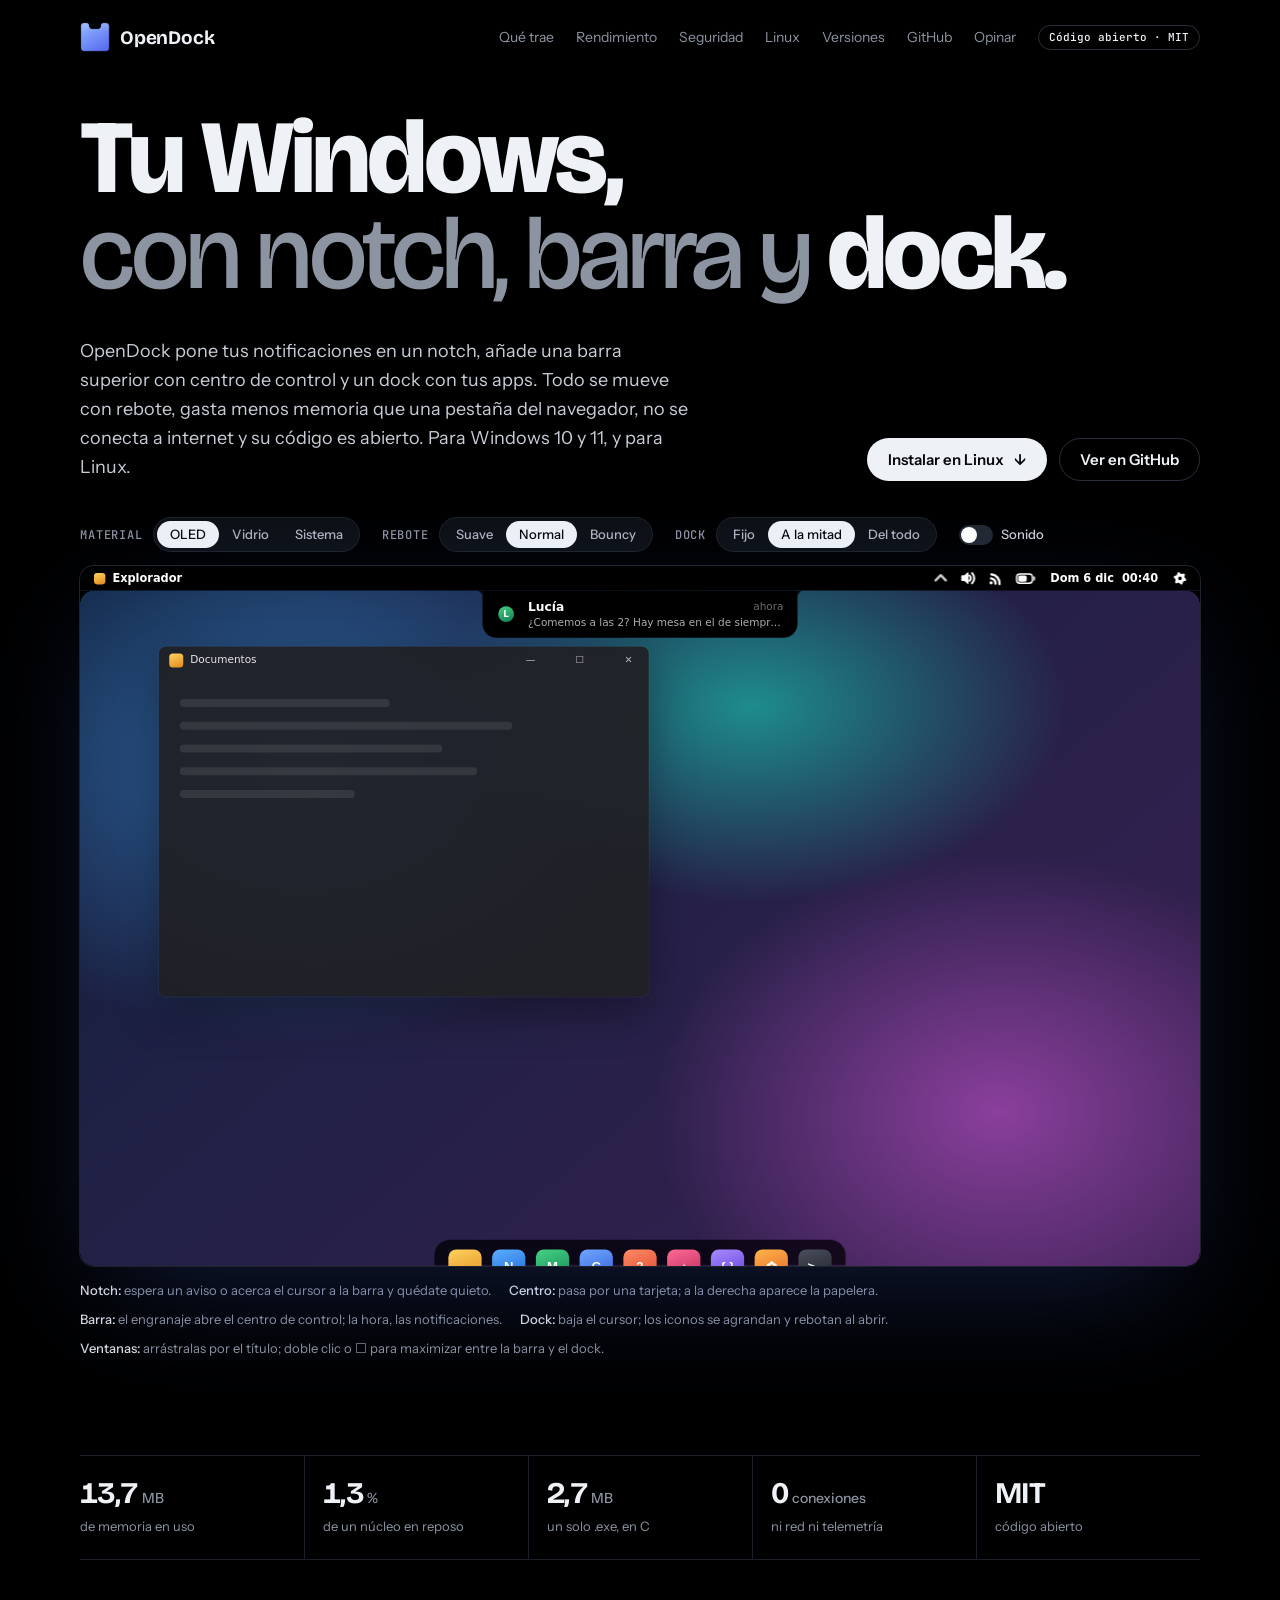
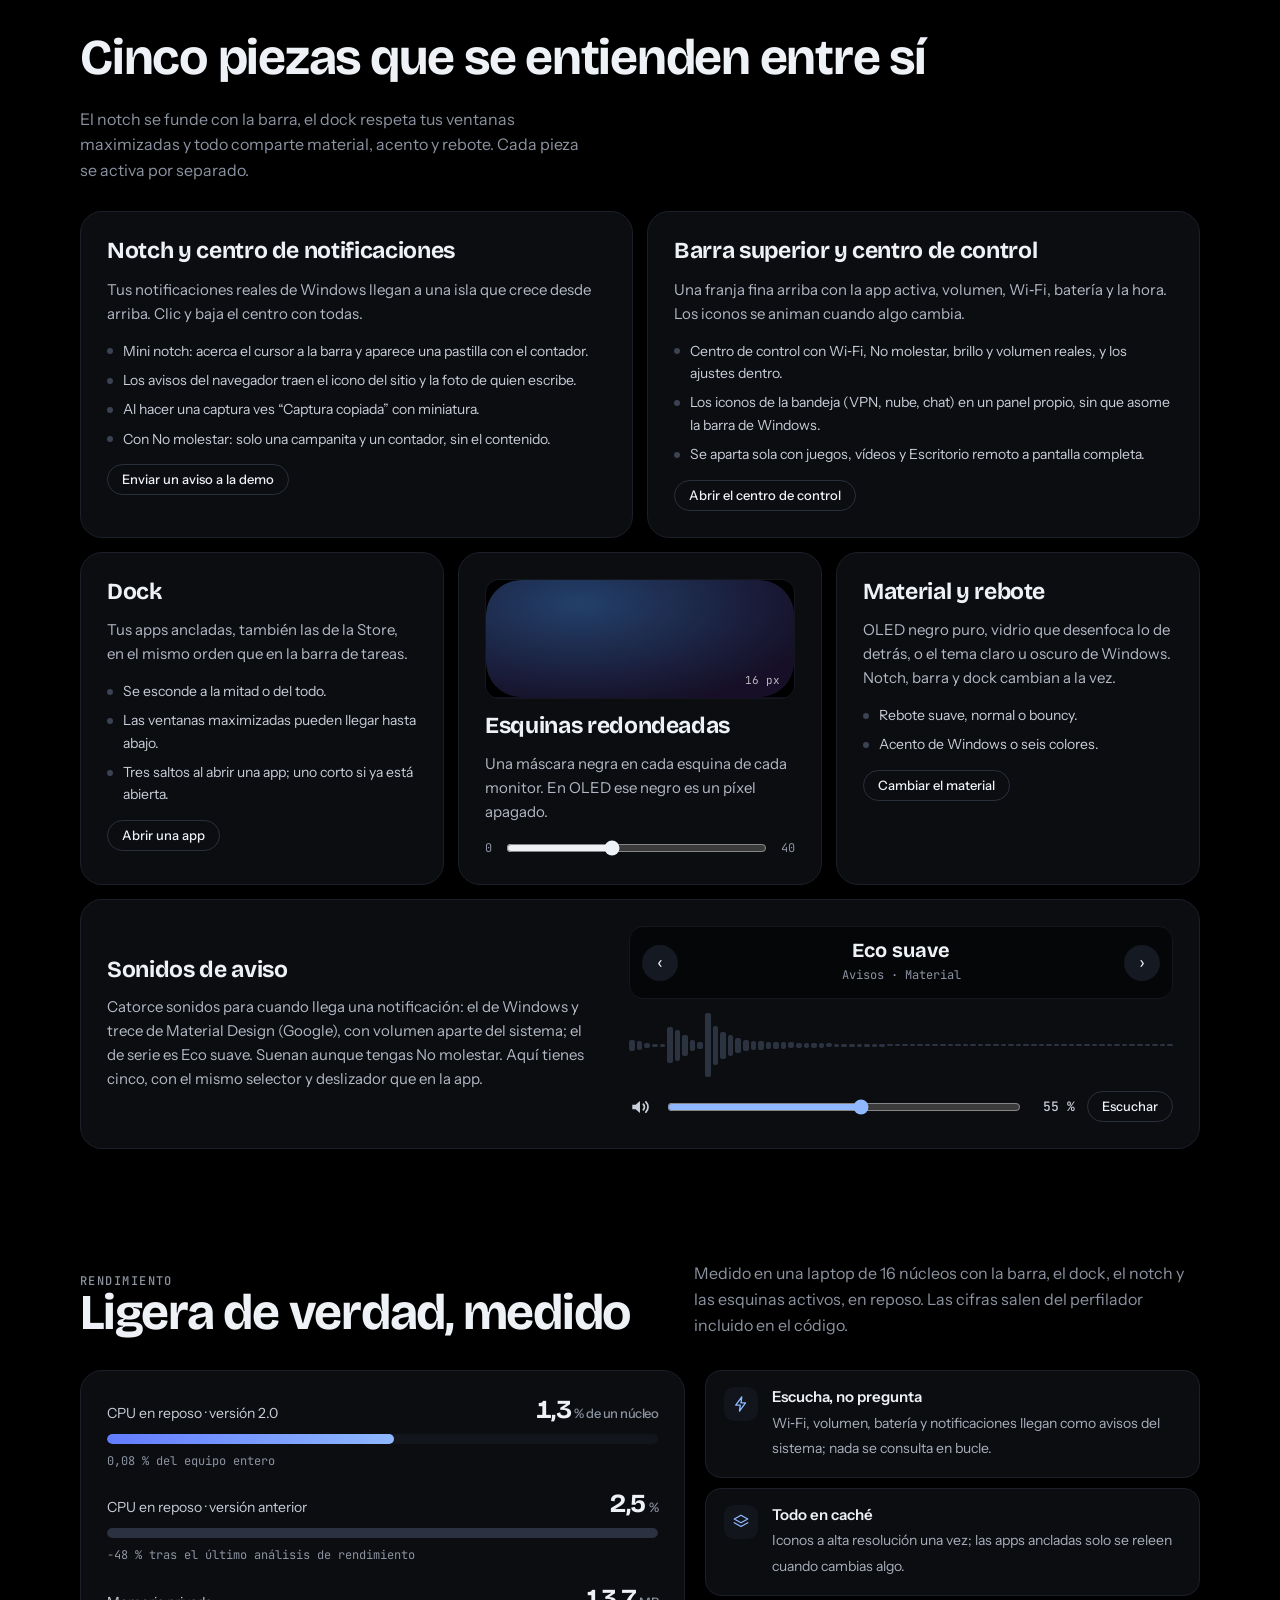
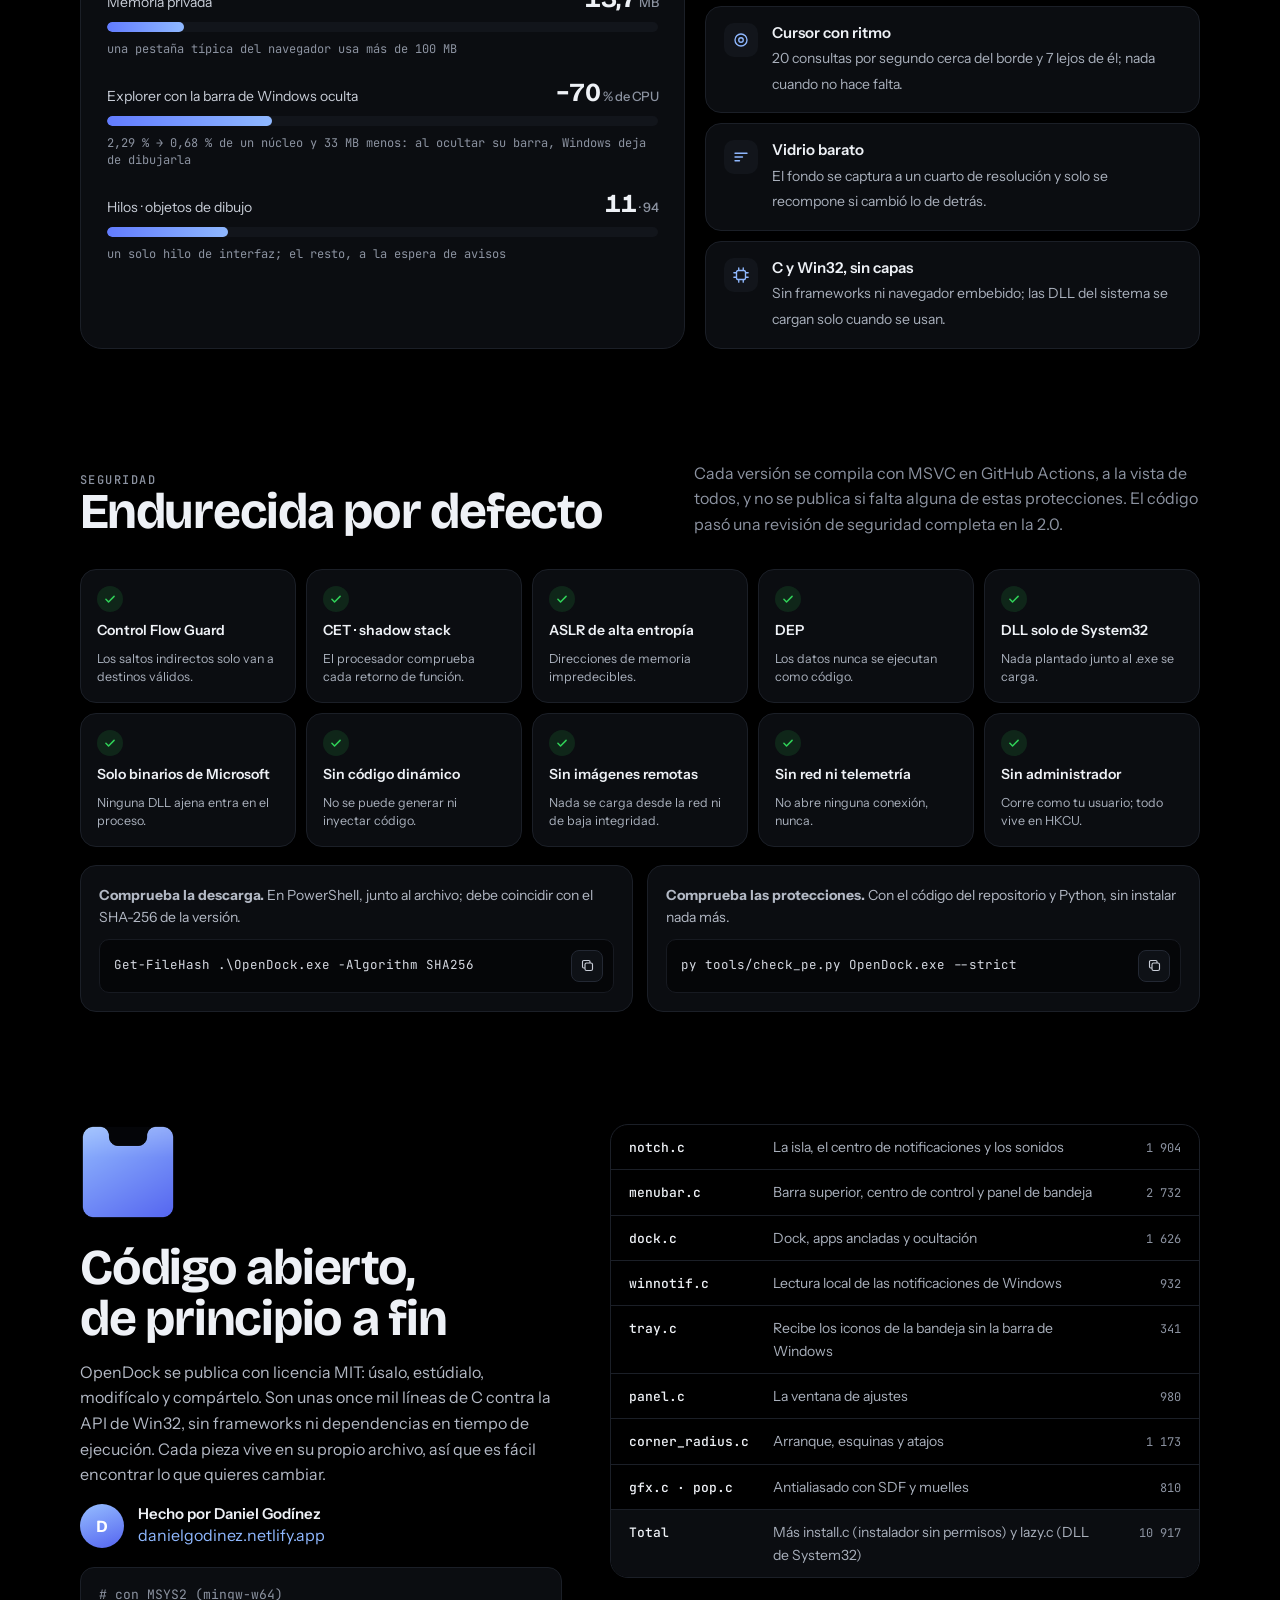
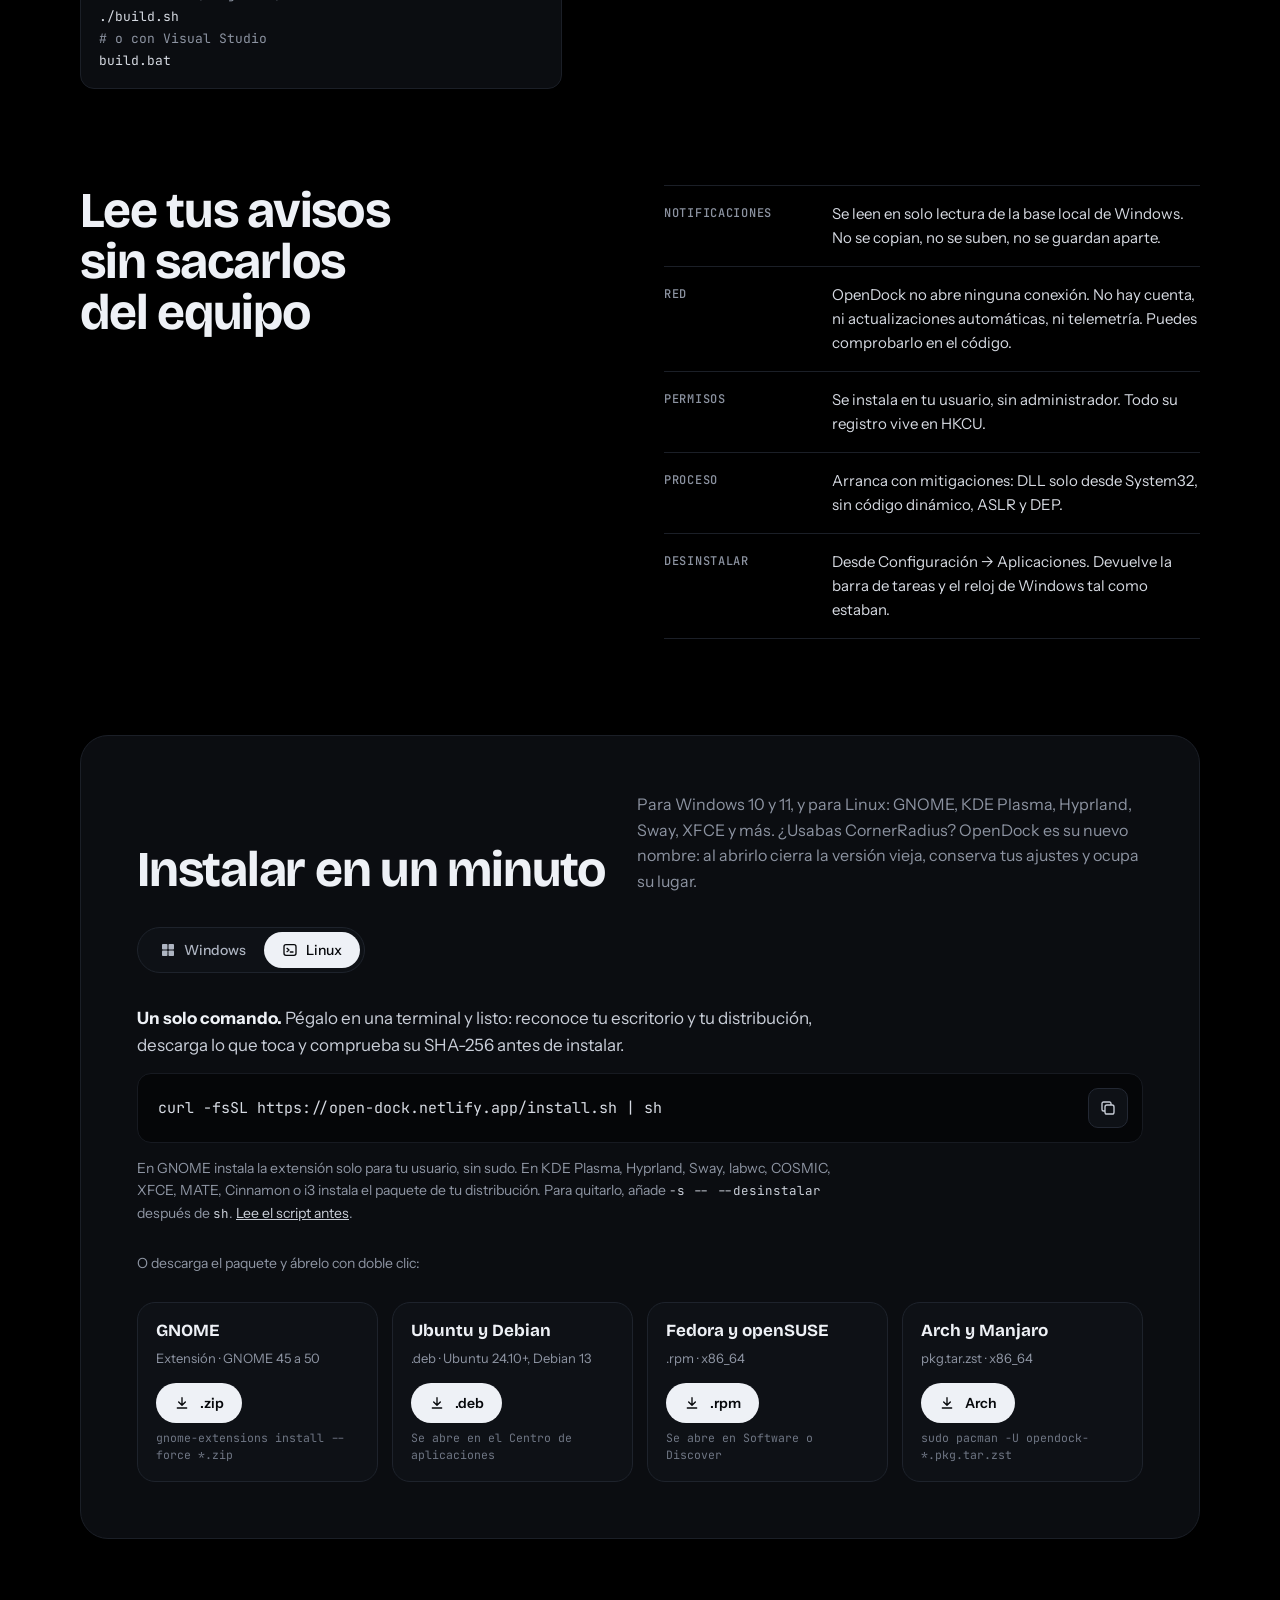
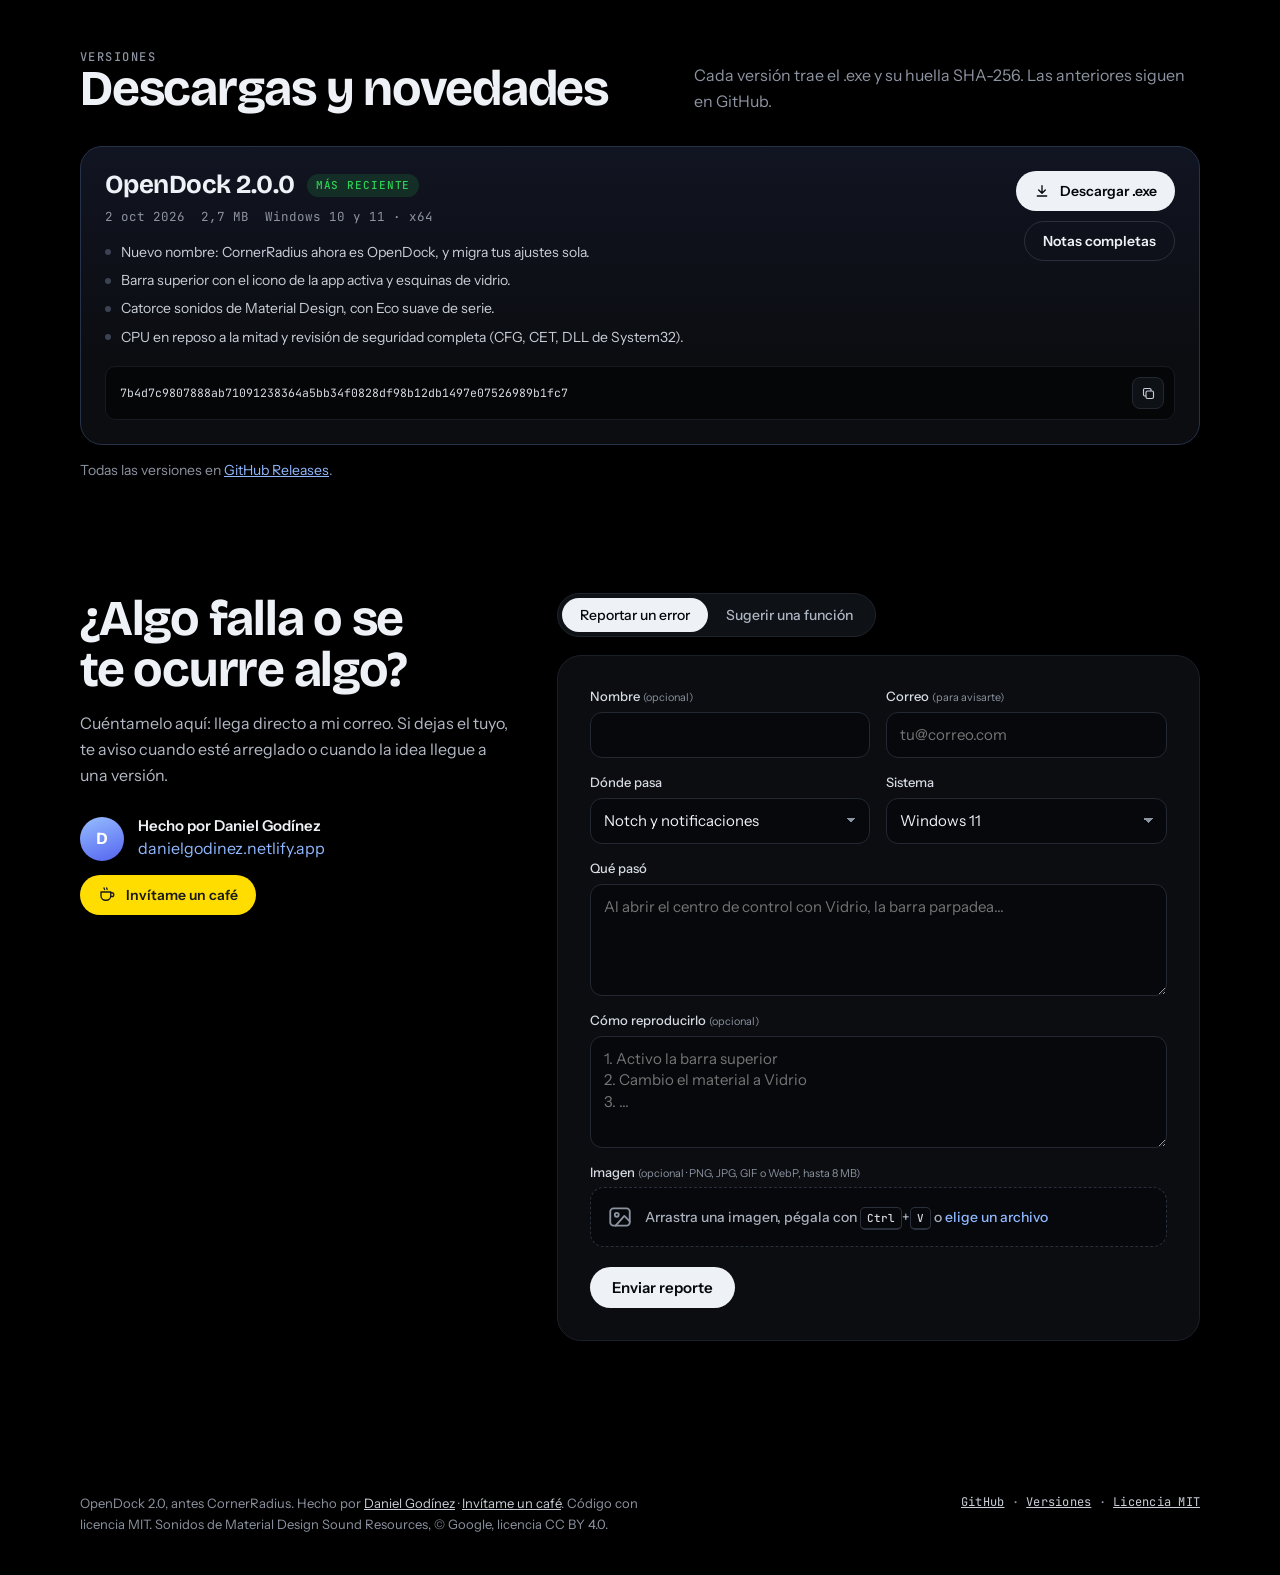
==== docs/index.html @ 452bdc94 "Versión 2.2.0 Co-Authored-By: Claude Opus 5.5 <noreply@anthropic.com>" ====
<!doctype html>
<html lang="es">
<head>
<meta charset="utf-8">
<meta name="viewport" content="width=device-width, initial-scale=1, viewport-fit=cover">
<title>OpenDock — notch, barra superior y dock para Windows y Linux</title>
<meta name="description" content="OpenDock pone tus notificaciones en un notch y añade una barra superior con centro de control y un dock a Windows 10 y 11 y a Linux. Código abierto, sin red, menos de 15 MB de memoria.">
<meta name="theme-color" content="#000000">
<link rel="canonical" href="https://open-dock.netlify.app/">
<link rel="icon" type="image/png" href="assets/favicon.png">
<link rel="apple-touch-icon" href="assets/apple-touch-icon.png">
<meta property="og:type" content="website">
<meta property="og:title" content="OpenDock">
<meta property="og:description" content="OpenDock pone tus notificaciones en un notch y añade una barra superior con centro de control y un dock a Windows 10 y 11 y a Linux. Código abierto, sin red, menos de 15 MB de memoria.">
<meta property="og:url" content="https://open-dock.netlify.app/">
<meta property="og:image" content="https://open-dock.netlify.app/assets/og.png">
<meta name="twitter:card" content="summary_large_image">
<link rel="preconnect" href="https://fonts.googleapis.com">
<link rel="preconnect" href="https://fonts.gstatic.com" crossorigin>
<link rel="stylesheet" href="https://fonts.googleapis.com/css2?family=Bricolage+Grotesque:opsz,wght@12..96,500;12..96,700;12..96,800&family=Instrument+Sans:wght@400;500;600&family=JetBrains+Mono:wght@400;500&display=swap">
<script>document.documentElement.classList.add('js')</script>
<link rel="stylesheet" href="assets/site.css?v=e0fd53e8f5">
</head>
<body>
<div class="wrap">
  <header class="top">
    <a class="brand" href="#"><img src="assets/logo.png" alt="">OpenDock</a>
    <nav class="links" aria-label="Secciones">
      <a href="#piezas">Qué trae</a>
      <a href="#rendimiento">Rendimiento</a>
      <a href="#seguridad">Seguridad</a>
      <a href="#linux">Linux</a>
      <a href="#versiones">Versiones</a>
      <a href="https://github.com/JosueGM24/OpenDock">GitHub</a>
      <a href="#opinion">Opinar</a>
      <span class="tag">Código abierto · MIT</span>
    </nav>
  </header>

  <section class="hero">
    <h1><span class="ln">Tu Windows,</span><br><span class="ln soft">con notch, barra y</span> <span class="ln">dock.</span></h1>
    <div class="hero-copy">
      <p class="lede">OpenDock pone tus notificaciones en un notch, añade una barra superior con centro de control y un dock con tus apps. Todo se mueve con rebote, gasta menos memoria que una pestaña del navegador, no se conecta a internet y su código es abierto. Para Windows 10 y 11, y para Linux.</p>
      <div class="cta-row">
        <a class="btn btn-primary" href="#instalar">Instalar OpenDock <span class="arr">↓</span></a>
        <a class="btn btn-ghost" href="https://github.com/JosueGM24/OpenDock">Ver en GitHub</a>
      </div>
      <p class="also" id="alsoLinux"><svg viewBox="0 0 24 24" fill="none" stroke="currentColor" stroke-width="2" stroke-linecap="round" stroke-linejoin="round" aria-hidden="true"><rect x="3" y="4" width="18" height="16" rx="3"/><path d="M7.5 9.5l3 2.5-3 2.5M12.5 15h4"/></svg>¿Usas Linux? <a href="#linux">Instálalo con un solo comando <span aria-hidden="true">→</span></a></p>
    </div>

    <div>
      <div class="controls" role="group" aria-label="Ajustes de la demo">
        <div class="ctl"><span>Material</span><div class="seg" data-bind="mat"><button data-v="oled" aria-pressed="true">OLED</button><button data-v="glass" aria-pressed="false">Vidrio</button><button data-v="system" aria-pressed="false">Sistema</button></div></div>
        <div class="ctl"><span>Rebote</span><div class="seg" data-bind="bounce"><button data-v="soft" aria-pressed="false">Suave</button><button data-v="normal" aria-pressed="true">Normal</button><button data-v="bouncy" aria-pressed="false">Bouncy</button></div></div>
        <div class="ctl"><span>Dock</span><div class="seg" data-bind="hide"><button data-v="no" aria-pressed="false">Fijo</button><button data-v="half" aria-pressed="true">A la mitad</button><button data-v="full" aria-pressed="false">Del todo</button></div></div>
        <button class="switch" id="sndSwitch" aria-pressed="false"><i></i>Sonido</button>
      </div>

      <div class="screen-box" id="screenBox">
        <div class="desk" id="desk" data-mat="oled" style="--rr: 16px" role="img" aria-label="Demo interactiva de OpenDock: barra superior, notch, centro de control y dock sobre un escritorio de Windows">
          <div class="dwin w-files" id="wFiles"><div class="tb"><i style="background:linear-gradient(160deg,#FFD25E,#E08A1E)"></i>Documentos<span class="ctl"><b data-a="min">—</b><b data-a="max">☐</b><b data-a="close">✕</b></span></div>
            <i class="ln" style="top:60px;width:240px"></i><i class="ln" style="top:86px;width:380px"></i><i class="ln" style="top:112px;width:300px"></i><i class="ln" style="top:138px;width:340px"></i><i class="ln" style="top:164px;width:200px"></i></div>
          <div class="dwin w-app gone" id="wApp"><div class="tb"><i id="wAppIco"></i><span id="wAppT">Mensajes</span><span class="ctl"><b data-a="min">—</b><b data-a="max">☐</b><b data-a="close">✕</b></span></div>
            <i class="ln" style="top:60px;width:200px"></i><i class="ln" style="top:86px;width:420px"></i><i class="ln" style="top:112px;width:330px"></i><i class="ln" style="top:138px;width:460px"></i></div>

          <div class="ddock" id="ddock"></div>
          <div class="dzone" id="dzone"></div>

          <div class="dbar" id="dbar">
            <div class="left"><i class="ico" id="barIco"></i><b id="barApp">Explorador</b></div>
            <div class="right" id="barRight"></div>
          </div>
          <i class="dcorner k-tl"></i><i class="dcorner k-tr"></i><i class="dcorner k-bl"></i><i class="dcorner k-br"></i>

          <div class="pop" id="nNotch"><i class="ear l"></i><i class="ear r"></i><div class="body"><div class="content" id="nContent"></div></div></div>
          <div class="pop" id="nCC" style="--r: 24px; --ear: 8px"><i class="ear l"></i><i class="ear r"></i><div class="body"><div class="content" id="ccContent"></div></div></div>
          <div class="dimmer" id="dimmer"></div>
        </div>
      </div>
      <ul class="tips">
        <li><b>Notch:</b> espera un aviso o acerca el cursor a la barra y quédate quieto.</li>
        <li><b>Centro:</b> pasa por una tarjeta; a la derecha aparece la papelera.</li>
        <li><b>Barra:</b> el engranaje abre el centro de control; la hora, las notificaciones.</li>
        <li><b>Dock:</b> baja el cursor; los iconos se agrandan y rebotan al abrir.</li>
        <li><b>Ventanas:</b> arrástralas por el título; doble clic o ☐ para maximizar entre la barra y el dock.</li>
      </ul>
    </div>
  </section>

  <section class="specs" aria-label="Consumo" data-reveal>
    <div class="spec"><div class="v"><span data-count="13.7" data-dec="1">13,7</span><small>MB</small></div><div class="k">de memoria en uso</div></div>
    <div class="spec"><div class="v"><span data-count="1.3" data-dec="1">1,3</span><small>%</small></div><div class="k">de un núcleo en reposo</div></div>
    <div class="spec"><div class="v"><span data-count="2.7" data-dec="1">2,7</span><small>MB</small></div><div class="k">un solo .exe, en C</div></div>
    <div class="spec"><div class="v">0<small>conexiones</small></div><div class="k">ni red ni telemetría</div></div>
    <div class="spec"><div class="v">MIT</div><div class="k">código abierto</div></div>
  </section>

  <section id="piezas" data-reveal>
    <div class="section-head">
      <h2>Cinco piezas que se entienden entre sí</h2>
      <p>El notch se funde con la barra, el dock respeta tus ventanas maximizadas y todo comparte material, acento y rebote. Cada pieza se activa por separado.</p>
    </div>
    <div class="parts">
      <article class="part wide">
        <h3>Notch y centro de notificaciones</h3>
        <p>Tus notificaciones reales de Windows llegan a una isla que crece desde arriba. Clic y baja el centro con todas.</p>
        <ul>
          <li>Mini notch: acerca el cursor a la barra y aparece una pastilla con el contador.</li>
          <li>Los avisos del navegador traen el icono del sitio y la foto de quien escribe.</li>
          <li>Al hacer una captura ves “Captura copiada” con miniatura.</li>
          <li>Con No molestar: solo una campanita y un contador, sin el contenido.</li>
        </ul>
        <button class="try" data-try="note">Enviar un aviso a la demo</button>
      </article>
      <article class="part wide">
        <h3>Barra superior y centro de control</h3>
        <p>Una franja fina arriba con la app activa, volumen, Wi‑Fi, batería y la hora. Los iconos se animan cuando algo cambia.</p>
        <ul>
          <li>Centro de control con Wi‑Fi, No molestar, brillo y volumen reales, y los ajustes dentro.</li>
          <li>Los iconos de la bandeja (VPN, nube, chat) en un panel propio, sin que asome la barra de Windows.</li>
          <li>Se aparta sola con juegos, vídeos y Escritorio remoto a pantalla completa.</li>
        </ul>
        <button class="try" data-try="cc">Abrir el centro de control</button>
      </article>
      <article class="part">
        <h3>Dock</h3>
        <p>Tus apps ancladas, también las de la Store, en el mismo orden que en la barra de tareas.</p>
        <ul>
          <li>Se esconde a la mitad o del todo.</li>
          <li>Las ventanas maximizadas pueden llegar hasta abajo.</li>
          <li>Tres saltos al abrir una app; uno corto si ya está abierta.</li>
        </ul>
        <button class="try" data-try="dock">Abrir una app</button>
      </article>
      <article class="part">
        <div class="vis v-corners" id="vCorners"><i class="k a"></i><i class="k b"></i><i class="k c"></i><i class="k d"></i><output id="rOut">16 px</output></div>
        <h3>Esquinas redondeadas</h3>
        <p>Una máscara negra en cada esquina de cada monitor. En OLED ese negro es un píxel apagado.</p>
        <label class="range">0<input type="range" id="radius" min="0" max="40" value="16" aria-label="Radio de las esquinas">40</label>
      </article>
      <article class="part">
        <h3>Material y rebote</h3>
        <p>OLED negro puro, vidrio que desenfoca lo de detrás, o el tema claro u oscuro de Windows. Notch, barra y dock cambian a la vez.</p>
        <ul><li>Rebote suave, normal o bouncy.</li><li>Acento de Windows o seis colores.</li></ul>
        <button class="try" data-try="mat">Cambiar el material</button>
      </article>
      <article class="part full">
        <div>
          <h3>Sonidos de aviso</h3>
          <p style="margin-top:12px">Catorce sonidos para cuando llega una notificación: el de Windows y trece de Material Design (Google), con volumen aparte del sistema; el de serie es Eco suave. Suenan aunque tengas No molestar. Aquí tienes cinco, con el mismo selector y deslizador que en la app.</p>
        </div>
        <div class="snd">
          <div class="picker">
            <button id="prevS" aria-label="Sonido anterior">‹</button>
            <div class="nm" aria-live="polite"><b id="sName">Eco suave</b><span id="sFam">Avisos · Material</span></div>
            <button id="nextS" aria-label="Sonido siguiente">›</button>
          </div>
          <div class="wform" id="sWave" aria-hidden="true"></div>
          <div class="vol">
            <svg viewBox="0 0 20 20" fill="none" stroke="currentColor" stroke-width="1.6" stroke-linecap="round" aria-hidden="true"><path d="M3 8h3l4-3.5v11L6 12H3z" fill="currentColor" stroke="none"/><path id="vw1" d="M13 7.5a3.5 3.5 0 0 1 0 5"/><path id="vw2" d="M15.3 5.3a6.6 6.6 0 0 1 0 9.4"/></svg>
            <input type="range" id="sVol" min="0" max="100" value="55" aria-label="Volumen de los avisos">
            <output id="sVolOut">55 %</output>
            <button class="try" id="playS">Escuchar</button>
          </div>
        </div>
      </article>
    </div>
  </section>


  <section class="sec" id="rendimiento">
    <div class="section-head" data-reveal>
      <div><p class="eyebrow">Rendimiento</p><h2>Ligera de verdad, medido</h2></div>
      <p>Medido en una laptop de 16 núcleos con la barra, el dock, el notch y las esquinas activos, en reposo. Las cifras salen del perfilador incluido en el código.</p>
    </div>
    <div class="perf">
      <div class="meter" data-reveal>
        <div class="mrow"><div class="top"><span>CPU en reposo · versión 2.0</span><b>1,3<small>% de un núcleo</small></b></div><div class="track"><i style="--w:52%"></i></div><div class="cap">0,08 % del equipo entero</div></div>
        <div class="mrow"><div class="top"><span>CPU en reposo · versión anterior</span><b>2,5<small>%</small></b></div><div class="track old"><i style="--w:100%;--d:.3s"></i></div><div class="cap">−48 % tras el último análisis de rendimiento</div></div>
        <div class="mrow"><div class="top"><span>Memoria privada</span><b>13,7<small>MB</small></b></div><div class="track"><i style="--w:14%;--d:.45s"></i></div><div class="cap">una pestaña típica del navegador usa más de 100 MB</div></div>
        <div class="mrow"><div class="top"><span>Explorer con la barra de Windows oculta</span><b>−70<small>% de CPU</small></b></div><div class="track"><i style="--w:30%;--d:.55s"></i></div><div class="cap">2,29 % → 0,68 % de un núcleo y 33 MB menos: al ocultar su barra, Windows deja de dibujarla</div></div>
        <div class="mrow"><div class="top"><span>Hilos · objetos de dibujo</span><b>11<small>· 94</small></b></div><div class="track"><i style="--w:22%;--d:.6s"></i></div><div class="cap">un solo hilo de interfaz; el resto, a la espera de avisos</div></div>
      </div>
      <div class="hows">
        <div class="how" data-reveal style="--d:0.00s"><span class="ic"><svg viewBox="0 0 24 24" fill="none" stroke="currentColor" stroke-width="1.8" stroke-linecap="round" stroke-linejoin="round"><path d="M13 2.5L5 13.5h6l-1 8 8-11h-6z"/></svg></span><div><b>Escucha, no pregunta</b><span>Wi‑Fi, volumen, batería y notificaciones llegan como avisos del sistema; nada se consulta en bucle.</span></div></div><div class="how" data-reveal style="--d:0.07s"><span class="ic"><svg viewBox="0 0 24 24" fill="none" stroke="currentColor" stroke-width="1.8" stroke-linecap="round" stroke-linejoin="round"><path d="M12 3l9 5-9 5-9-5z"/><path d="M3 13l9 5 9-5"/></svg></span><div><b>Todo en caché</b><span>Iconos a alta resolución una vez; las apps ancladas solo se releen cuando cambias algo.</span></div></div><div class="how" data-reveal style="--d:0.14s"><span class="ic"><svg viewBox="0 0 24 24" fill="none" stroke="currentColor" stroke-width="1.8" stroke-linecap="round"><circle cx="12" cy="12" r="8"/><circle cx="12" cy="12" r="3"/></svg></span><div><b>Cursor con ritmo</b><span>20 consultas por segundo cerca del borde y 7 lejos de él; nada cuando no hace falta.</span></div></div><div class="how" data-reveal style="--d:0.21s"><span class="ic"><svg viewBox="0 0 24 24" fill="none" stroke="currentColor" stroke-width="1.8" stroke-linecap="round" stroke-linejoin="round"><path d="M4 7h16M4 12h10M4 17h6"/></svg></span><div><b>Vidrio barato</b><span>El fondo se captura a un cuarto de resolución y solo se recompone si cambió lo de detrás.</span></div></div><div class="how" data-reveal style="--d:0.28s"><span class="ic"><svg viewBox="0 0 24 24" fill="none" stroke="currentColor" stroke-width="1.8" stroke-linecap="round" stroke-linejoin="round"><rect x="6" y="6" width="12" height="12" rx="2.5"/><path d="M9 2.5v3M15 2.5v3M9 18.5v3M15 18.5v3M2.5 9h3M2.5 15h3M18.5 9h3M18.5 15h3"/></svg></span><div><b>C y Win32, sin capas</b><span>Sin frameworks ni navegador embebido; las DLL del sistema se cargan solo cuando se usan.</span></div></div>
      </div>
    </div>
  </section>

  <section class="sec" id="seguridad">
    <div class="section-head" data-reveal>
      <div><p class="eyebrow">Seguridad</p><h2>Endurecida por defecto</h2></div>
      <p>Cada versión se compila con MSVC en GitHub Actions, a la vista de todos, y no se publica si falta alguna de estas protecciones. El código pasó una revisión de seguridad completa en la 2.0.</p>
    </div>
    <div class="shield">
      <div class="chip" data-reveal style="--d:0.00s"><span class="ok"><svg viewBox="0 0 24 24" fill="none" stroke="currentColor" stroke-width="2.6" stroke-linecap="round" stroke-linejoin="round"><path d="M5 12.5l4.5 4.5L19 7.5"/></svg></span><b>Control Flow Guard</b><span>Los saltos indirectos solo van a destinos válidos.</span></div><div class="chip" data-reveal style="--d:0.06s"><span class="ok"><svg viewBox="0 0 24 24" fill="none" stroke="currentColor" stroke-width="2.6" stroke-linecap="round" stroke-linejoin="round"><path d="M5 12.5l4.5 4.5L19 7.5"/></svg></span><b>CET · shadow stack</b><span>El procesador comprueba cada retorno de función.</span></div><div class="chip" data-reveal style="--d:0.12s"><span class="ok"><svg viewBox="0 0 24 24" fill="none" stroke="currentColor" stroke-width="2.6" stroke-linecap="round" stroke-linejoin="round"><path d="M5 12.5l4.5 4.5L19 7.5"/></svg></span><b>ASLR de alta entropía</b><span>Direcciones de memoria impredecibles.</span></div><div class="chip" data-reveal style="--d:0.18s"><span class="ok"><svg viewBox="0 0 24 24" fill="none" stroke="currentColor" stroke-width="2.6" stroke-linecap="round" stroke-linejoin="round"><path d="M5 12.5l4.5 4.5L19 7.5"/></svg></span><b>DEP</b><span>Los datos nunca se ejecutan como código.</span></div><div class="chip" data-reveal style="--d:0.24s"><span class="ok"><svg viewBox="0 0 24 24" fill="none" stroke="currentColor" stroke-width="2.6" stroke-linecap="round" stroke-linejoin="round"><path d="M5 12.5l4.5 4.5L19 7.5"/></svg></span><b>DLL solo de System32</b><span>Nada plantado junto al .exe se carga.</span></div><div class="chip" data-reveal style="--d:0.12s"><span class="ok"><svg viewBox="0 0 24 24" fill="none" stroke="currentColor" stroke-width="2.6" stroke-linecap="round" stroke-linejoin="round"><path d="M5 12.5l4.5 4.5L19 7.5"/></svg></span><b>Solo binarios de Microsoft</b><span>Ninguna DLL ajena entra en el proceso.</span></div><div class="chip" data-reveal style="--d:0.18s"><span class="ok"><svg viewBox="0 0 24 24" fill="none" stroke="currentColor" stroke-width="2.6" stroke-linecap="round" stroke-linejoin="round"><path d="M5 12.5l4.5 4.5L19 7.5"/></svg></span><b>Sin código dinámico</b><span>No se puede generar ni inyectar código.</span></div><div class="chip" data-reveal style="--d:0.24s"><span class="ok"><svg viewBox="0 0 24 24" fill="none" stroke="currentColor" stroke-width="2.6" stroke-linecap="round" stroke-linejoin="round"><path d="M5 12.5l4.5 4.5L19 7.5"/></svg></span><b>Sin imágenes remotas</b><span>Nada se carga desde la red ni de baja integridad.</span></div><div class="chip" data-reveal style="--d:0.30s"><span class="ok"><svg viewBox="0 0 24 24" fill="none" stroke="currentColor" stroke-width="2.6" stroke-linecap="round" stroke-linejoin="round"><path d="M5 12.5l4.5 4.5L19 7.5"/></svg></span><b>Sin red ni telemetría</b><span>No abre ninguna conexión, nunca.</span></div><div class="chip" data-reveal style="--d:0.36s"><span class="ok"><svg viewBox="0 0 24 24" fill="none" stroke="currentColor" stroke-width="2.6" stroke-linecap="round" stroke-linejoin="round"><path d="M5 12.5l4.5 4.5L19 7.5"/></svg></span><b>Sin administrador</b><span>Corre como tu usuario; todo vive en HKCU.</span></div>
    </div>
    <div class="verify">
      <div class="vbox" data-reveal><p><b>Comprueba la descarga.</b> En PowerShell, junto al archivo; debe coincidir con el SHA-256 de la versión.</p><div class="cmdline"><code>Get-FileHash .\OpenDock.exe -Algorithm SHA256</code><button class="copy" type="button" data-copy="Get-FileHash .\OpenDock.exe -Algorithm SHA256" aria-label="Copiar el comando"><svg class="c1" viewBox="0 0 24 24" fill="none" stroke="currentColor" stroke-width="1.8" stroke-linejoin="round"><rect x="8" y="8" width="12" height="12" rx="2.5"/><path d="M16 8V6a2 2 0 0 0-2-2H6a2 2 0 0 0-2 2v8a2 2 0 0 0 2 2h2"/></svg><svg class="c2" viewBox="0 0 24 24" fill="none" stroke="currentColor" stroke-width="2.4" stroke-linecap="round" stroke-linejoin="round"><path d="M5 12.5l4.5 4.5L19 7.5"/></svg></button></div></div>
      <div class="vbox" data-reveal style="--d:.08s"><p><b>Comprueba las protecciones.</b> Con el código del repositorio y Python, sin instalar nada más.</p><div class="cmdline"><code>py tools/check_pe.py OpenDock.exe --strict</code><button class="copy" type="button" data-copy="py tools/check_pe.py OpenDock.exe --strict" aria-label="Copiar el comando"><svg class="c1" viewBox="0 0 24 24" fill="none" stroke="currentColor" stroke-width="1.8" stroke-linejoin="round"><rect x="8" y="8" width="12" height="12" rx="2.5"/><path d="M16 8V6a2 2 0 0 0-2-2H6a2 2 0 0 0-2 2v8a2 2 0 0 0 2 2h2"/></svg><svg class="c2" viewBox="0 0 24 24" fill="none" stroke="currentColor" stroke-width="2.4" stroke-linecap="round" stroke-linejoin="round"><path d="M5 12.5l4.5 4.5L19 7.5"/></svg></button></div></div>
    </div>
  </section>

  <section class="oss" id="codigo" data-reveal>
    <div>
      <img class="oss-logo" src="assets/logo.png" alt="Logo de OpenDock: un cuadrado azul con el notch negro arriba">
      <h2>Código abierto, de principio a fin</h2>
      <p>OpenDock se publica con licencia MIT: úsalo, estúdialo, modifícalo y compártelo. Son unas once mil líneas de C contra la API de Win32, sin frameworks ni dependencias en tiempo de ejecución. Cada pieza vive en su propio archivo, así que es fácil encontrar lo que quieres cambiar.</p>
      <div class="maker"><span class="av" aria-hidden="true">D</span><div><b>Hecho por Daniel Godínez</b><a href="https://danielgodinez.netlify.app/" rel="noopener">danielgodinez.netlify.app</a></div></div>
      <pre class="cmd"><span class="c"># con MSYS2 (mingw-w64)</span>
./build.sh
<span class="c"># o con Visual Studio</span>
build.bat</pre>
    </div>
    <div class="files" role="table" aria-label="Archivos del código">
      <div class="f" role="row"><code>notch.c</code><span>La isla, el centro de notificaciones y los sonidos</span><em>1 904</em></div>
      <div class="f" role="row"><code>menubar.c</code><span>Barra superior, centro de control y panel de bandeja</span><em>2 732</em></div>
      <div class="f" role="row"><code>dock.c</code><span>Dock, apps ancladas y ocultación</span><em>1 626</em></div>
      <div class="f" role="row"><code>winnotif.c</code><span>Lectura local de las notificaciones de Windows</span><em>932</em></div>
      <div class="f" role="row"><code>tray.c</code><span>Recibe los iconos de la bandeja sin la barra de Windows</span><em>341</em></div>
      <div class="f" role="row"><code>panel.c</code><span>La ventana de ajustes</span><em>980</em></div>
      <div class="f" role="row"><code>corner_radius.c</code><span>Arranque, esquinas y atajos</span><em>1 173</em></div>
      <div class="f" role="row"><code>gfx.c · pop.c</code><span>Antialiasado con SDF y muelles</span><em>810</em></div>
      <div class="f total" role="row"><code>Total</code><span>Más install.c (instalador sin permisos) y lazy.c (DLL de System32)</span><em>10 917</em></div>
    </div>
  </section>

  <section class="quiet" id="privacidad" data-reveal>
    <h2>Lee tus avisos sin sacarlos del equipo</h2>
    <dl class="facts">
      <div class="fact"><dt>Notificaciones</dt><dd>Se leen en solo lectura de la base local de Windows. No se copian, no se suben, no se guardan aparte.</dd></div>
      <div class="fact"><dt>Red</dt><dd>OpenDock no abre ninguna conexión. No hay cuenta, ni actualizaciones automáticas, ni telemetría. Puedes comprobarlo en el código.</dd></div>
      <div class="fact"><dt>Permisos</dt><dd>Se instala en tu usuario, sin administrador. Todo su registro vive en HKCU.</dd></div>
      <div class="fact"><dt>Proceso</dt><dd>Arranca con mitigaciones: DLL solo desde System32, sin código dinámico, ASLR y DEP.</dd></div>
      <div class="fact"><dt>Desinstalar</dt><dd>Desde Configuración → Aplicaciones. Devuelve la barra de tareas y el reloj de Windows tal como estaban.</dd></div>
    </dl>
  </section>

  <section class="install" id="instalar" data-reveal>
    <div class="section-head" style="margin:0">
      <h2>Instalar en un minuto</h2>
      <p>Para Windows 10 y 11, y para Linux: GNOME, KDE Plasma, Hyprland, Sway, XFCE y más. ¿Usabas CornerRadius? OpenDock es su nuevo nombre: al abrirlo cierra la versión vieja, conserva tus ajustes y ocupa su lugar.</p>
    </div>
    <div class="tabs os" role="tablist" aria-label="Sistema operativo">
      <button role="tab" id="tabWin" aria-controls="panelWin" aria-selected="true"><svg viewBox="0 0 24 24" fill="currentColor" aria-hidden="true"><rect x="3" y="3" width="8.2" height="8.2" rx="1.2"/><rect x="12.8" y="3" width="8.2" height="8.2" rx="1.2"/><rect x="3" y="12.8" width="8.2" height="8.2" rx="1.2"/><rect x="12.8" y="12.8" width="8.2" height="8.2" rx="1.2"/></svg>Windows</button>
      <button role="tab" id="tabLin" aria-controls="panelLin" aria-selected="false"><svg viewBox="0 0 24 24" fill="none" stroke="currentColor" stroke-width="2" stroke-linecap="round" stroke-linejoin="round" aria-hidden="true"><rect x="3" y="4" width="18" height="16" rx="3"/><path d="M7.5 9.5l3 2.5-3 2.5M12.5 15h4"/></svg>Linux</button>
    </div>
    <div class="ospanel" role="tabpanel" id="panelWin" aria-labelledby="tabWin">
      <ol class="steps">
        <li><b><a href="https://github.com/JosueGM24/OpenDock/releases/latest/download/OpenDock.exe">Descarga OpenDock.exe</a> y ábrelo</b><span>Se abre la configuración. Si Windows muestra SmartScreen, elige “Más información” y “Ejecutar de todas formas”.</span></li>
        <li><b>Pulsa “Instalar en este equipo”</b><span>Se copia a tu carpeta de programas, aparece en Inicio y arranca con Windows.</span></li>
        <li><b>Elige tus piezas</b><span>Activa la barra superior y el dock, ajusta el notch, el material y el sonido.</span></li>
      </ol>
      <div class="keys">
        <div><span class="kbd">Ctrl Alt B</span> barra superior</div>
        <div><span class="kbd">Ctrl Alt D</span> dock</div>
        <div><span class="kbd">Ctrl Alt R</span> esquinas</div>
        <div><span class="kbd">Win Shift S</span> captura al notch</div>
      </div>
    </div>
    <div class="ospanel" role="tabpanel" id="panelLin" aria-labelledby="tabLin" hidden>
      <div class="oneline">
        <p class="lead"><b>Un solo comando.</b> Pégalo en una terminal y listo: reconoce tu escritorio y tu distribución, descarga lo que toca y comprueba su SHA-256 antes de instalar.</p>
        <div class="cmdline big"><code>curl -fsSL https://open-dock.netlify.app/install.sh | sh</code><button class="copy" type="button" data-copy="curl -fsSL https://open-dock.netlify.app/install.sh | sh" aria-label="Copiar el comando"><svg class="c1" viewBox="0 0 24 24" fill="none" stroke="currentColor" stroke-width="1.8" stroke-linejoin="round"><rect x="8" y="8" width="12" height="12" rx="2.5"/><path d="M16 8V6a2 2 0 0 0-2-2H6a2 2 0 0 0-2 2v8a2 2 0 0 0 2 2h2"/></svg><svg class="c2" viewBox="0 0 24 24" fill="none" stroke="currentColor" stroke-width="2.4" stroke-linecap="round" stroke-linejoin="round"><path d="M5 12.5l4.5 4.5L19 7.5"/></svg></button></div>
        <p class="fine">En GNOME instala la extensión solo para tu usuario, sin sudo. En KDE Plasma, Hyprland, Sway, labwc, COSMIC, XFCE, MATE, Cinnamon o i3 instala el paquete de tu distribución. Para quitarlo, añade <code>-s -- --desinstalar</code> después de <code>sh</code>. <a href="install.sh">Lee el script antes</a>.</p>
      </div>
      <p class="or">O descarga el paquete y ábrelo con doble clic:</p>
      <div class="pkgs">
        <article class="pkg"><b>GNOME</b><span>Extensión · GNOME 45 a 50</span><a class="dl" href="https://github.com/JosueGM24/OpenDock/releases/latest/download/opendock@josuegm24.github.io.shell-extension.zip"><svg viewBox="0 0 24 24" fill="none" stroke="currentColor" stroke-width="2" stroke-linecap="round" stroke-linejoin="round"><path d="M12 4v11M7 10.5l5 5 5-5M5 19.5h14"/></svg>.zip</a><small>gnome-extensions install --force *.zip</small></article>
        <article class="pkg"><b>Ubuntu y Debian</b><span>.deb · Ubuntu 24.10+, Debian 13</span><a class="dl" href="https://github.com/JosueGM24/OpenDock/releases/latest/download/opendock-linux-amd64.deb"><svg viewBox="0 0 24 24" fill="none" stroke="currentColor" stroke-width="2" stroke-linecap="round" stroke-linejoin="round"><path d="M12 4v11M7 10.5l5 5 5-5M5 19.5h14"/></svg>.deb</a><small>Se abre en el Centro de aplicaciones</small></article>
        <article class="pkg"><b>Fedora y openSUSE</b><span>.rpm · x86_64</span><a class="dl" href="https://github.com/JosueGM24/OpenDock/releases/latest/download/opendock-linux-x86_64.rpm"><svg viewBox="0 0 24 24" fill="none" stroke="currentColor" stroke-width="2" stroke-linecap="round" stroke-linejoin="round"><path d="M12 4v11M7 10.5l5 5 5-5M5 19.5h14"/></svg>.rpm</a><small>Se abre en Software o Discover</small></article>
        <article class="pkg"><b>Arch y Manjaro</b><span>pkg.tar.zst · x86_64</span><a class="dl" href="https://github.com/JosueGM24/OpenDock/releases/latest/download/opendock-linux-x86_64.pkg.tar.zst"><svg viewBox="0 0 24 24" fill="none" stroke="currentColor" stroke-width="2" stroke-linecap="round" stroke-linejoin="round"><path d="M12 4v11M7 10.5l5 5 5-5M5 19.5h14"/></svg>Arch</a><small>sudo pacman -U opendock-*.pkg.tar.zst</small></article>
      </div>
    </div>
  </section>



  <section class="sec" id="versiones">
    <div class="section-head" data-reveal>
      <div><p class="eyebrow">Versiones</p><h2>Descargas y novedades</h2></div>
      <p>Cada versión trae el .exe y su huella SHA-256. Las anteriores siguen en GitHub.</p>
    </div>
    <div class="rels" id="rels" data-reveal>
      <article class="rel latest">
        <div>
          <h3>OpenDock 2.0.0 <span class="badge">Más reciente</span></h3>
          <div class="meta2"><span>2 oct 2026</span><span>2,7 MB</span><span>Windows 10 y 11 · x64</span></div>
          <ul>
            <li>Nuevo nombre: CornerRadius ahora es OpenDock, y migra tus ajustes sola.</li>
            <li>Barra superior con el icono de la app activa y esquinas de vidrio.</li>
            <li>Catorce sonidos de Material Design, con Eco suave de serie.</li>
            <li>CPU en reposo a la mitad y revisión de seguridad completa (CFG, CET, DLL de System32).</li>
          </ul>
        </div>
        <div class="side">
          <a class="dl" href="https://github.com/JosueGM24/OpenDock/releases/download/v2.0.0/OpenDock.exe"><svg viewBox="0 0 24 24" fill="none" stroke="currentColor" stroke-width="2" stroke-linecap="round" stroke-linejoin="round"><path d="M12 4v11M7 10.5l5 5 5-5M5 19.5h14"/></svg>Descargar .exe</a>
          <a class="dl ghost" href="https://github.com/JosueGM24/OpenDock/releases/tag/v2.0.0">Notas completas</a>
        </div>
        <div class="sha"><div class="cmdline"><code>7b4d7c9807888ab71091238364a5bb34f0828df98b12db1497e07526989b1fc7</code><button class="copy" type="button" data-copy="7b4d7c9807888ab71091238364a5bb34f0828df98b12db1497e07526989b1fc7" aria-label="Copiar el SHA-256"><svg class="c1" viewBox="0 0 24 24" fill="none" stroke="currentColor" stroke-width="1.8" stroke-linejoin="round"><rect x="8" y="8" width="12" height="12" rx="2.5"/><path d="M16 8V6a2 2 0 0 0-2-2H6a2 2 0 0 0-2 2v8a2 2 0 0 0 2 2h2"/></svg><svg class="c2" viewBox="0 0 24 24" fill="none" stroke="currentColor" stroke-width="2.4" stroke-linecap="round" stroke-linejoin="round"><path d="M5 12.5l4.5 4.5L19 7.5"/></svg></button></div></div>
      </article>
    </div>
    <p class="rels-foot">Todas las versiones en <a href="https://github.com/JosueGM24/OpenDock/releases">GitHub Releases</a>.</p>
  </section>

  <section class="talk" id="opinion" data-reveal>
    <div class="talk-intro">
      <h2>¿Algo falla o se te ocurre algo?</h2>
      <p>Cuéntamelo aquí: llega directo a mi correo. Si dejas el tuyo, te aviso cuando esté arreglado o cuando la idea llegue a una versión.</p>
      <div class="who">
        <div class="maker"><span class="av" aria-hidden="true">D</span><div><b>Hecho por Daniel Godínez</b><a href="https://danielgodinez.netlify.app/" rel="noopener">danielgodinez.netlify.app</a></div></div>
        <a class="coffee" href="https://buymeacoffee.com/danielgodinez" rel="noopener"><svg viewBox="0 0 24 24" fill="none" stroke="currentColor" stroke-width="1.8" stroke-linecap="round" stroke-linejoin="round" aria-hidden="true"><path d="M4 8h13v5a6 6 0 0 1-6 6H10a6 6 0 0 1-6-6z"/><path d="M17 9h1.5a2.5 2.5 0 0 1 0 5H17"/><path d="M8 2.5c0 1 .8 1.3.8 2.3M11.5 2.5c0 1 .8 1.3.8 2.3"/></svg>Invítame un café</a>
      </div>
    </div>
    <div>
      <div class="tabs" role="tablist" aria-label="Tipo de mensaje">
        <button role="tab" id="tabBug" aria-controls="panelBug" aria-selected="true">Reportar un error</button>
        <button role="tab" id="tabIdea" aria-controls="panelIdea" aria-selected="false">Sugerir una función</button>
      </div>
      <div class="fcard" role="tabpanel" id="panelBug" aria-labelledby="tabBug">
        <form name="reportar-error" method="POST" action="/gracias.html" enctype="multipart/form-data" data-netlify="true" netlify-honeypot="bot-field" novalidate>
          <input type="hidden" name="form-name" value="reportar-error"><input type="hidden" name="version" value="OpenDock 2.2.0">
          <p class="hp"><label>No llenes esto: <input name="bot-field" tabindex="-1" autocomplete="off"></label></p>
          <div class="fgrid">
            <div class="field"><label for="bName">Nombre <small>(opcional)</small></label><input id="bName" name="nombre" autocomplete="name"></div>
            <div class="field"><label for="bMail">Correo <small>(para avisarte)</small></label><input id="bMail" name="correo" type="email" autocomplete="email" placeholder="tu@correo.com"><span class="err" aria-live="polite"></span></div>
            <div class="field"><label for="bPiece">Dónde pasa</label><select id="bPiece" name="pieza"><option>Notch y notificaciones</option><option>Barra superior</option><option>Centro de control</option><option>Dock</option><option>Esquinas redondeadas</option><option>Sonidos</option><option>Instalación</option><option>Otra cosa</option></select></div>
            <div class="field"><label for="bWin">Sistema</label><select id="bWin" name="windows"><option>Windows 11</option><option>Windows 10</option><option>Linux con GNOME</option><option>Linux con otro escritorio</option><option>No lo sé</option></select></div>
            <div class="field full"><label for="bWhat">Qué pasó</label><textarea id="bWhat" name="que-paso" required minlength="10" placeholder="Al abrir el centro de control con Vidrio, la barra parpadea…"></textarea><span class="err" aria-live="polite"></span></div>
            <div class="field full"><label for="bSteps">Cómo reproducirlo <small>(opcional)</small></label><textarea id="bSteps" name="pasos" placeholder="1. Activo la barra superior&#10;2. Cambio el material a Vidrio&#10;3. …"></textarea></div>
            <div class="field full"><label for="bShot">Imagen <small>(opcional · PNG, JPG, GIF o WebP, hasta 8 MB)</small></label>
              <label class="drop" for="bShot" data-drop>
                <input class="vh" id="bShot" name="imagen" type="file" accept="image/png,image/jpeg,image/gif,image/webp">
                <span class="dz"><svg viewBox="0 0 24 24" fill="none" stroke="currentColor" stroke-width="1.7" stroke-linecap="round" stroke-linejoin="round" aria-hidden="true"><rect x="3" y="4" width="18" height="16" rx="3"/><circle cx="9" cy="10" r="1.8"/><path d="M21 16l-5-5-8 9"/></svg><span>Arrastra una imagen, pégala con <kbd>Ctrl</kbd>+<kbd>V</kbd> o <u>elige un archivo</u></span></span>
                <span class="pv" hidden><img alt="Vista previa de la imagen adjunta"><span class="nm"></span><button type="button" class="rm">Quitar</button></span>
              </label><span class="err" aria-live="polite"></span></div>
          </div>
          <div class="factions"><button class="send" type="submit"><span class="spin" aria-hidden="true"></span><span class="lbl">Enviar reporte</span></button><span class="fstatus" role="status" aria-live="polite"></span></div>
        </form>
      </div>
      <div class="fcard" role="tabpanel" id="panelIdea" aria-labelledby="tabIdea" hidden>
        <form name="sugerir-funcion" method="POST" action="/gracias.html" enctype="multipart/form-data" data-netlify="true" netlify-honeypot="bot-field" novalidate>
          <input type="hidden" name="form-name" value="sugerir-funcion"><input type="hidden" name="version" value="OpenDock 2.2.0">
          <p class="hp"><label>No llenes esto: <input name="bot-field" tabindex="-1" autocomplete="off"></label></p>
          <div class="fgrid">
            <div class="field"><label for="iName">Nombre <small>(opcional)</small></label><input id="iName" name="nombre" autocomplete="name"></div>
            <div class="field"><label for="iMail">Correo <small>(opcional)</small></label><input id="iMail" name="correo" type="email" autocomplete="email" placeholder="tu@correo.com"><span class="err" aria-live="polite"></span></div>
            <div class="field full"><label for="iPiece">Para qué parte</label><select id="iPiece" name="pieza"><option>Notch y notificaciones</option><option>Barra superior</option><option>Centro de control</option><option>Dock</option><option>Esquinas redondeadas</option><option>Sonidos</option><option>Instalación</option><option>Otra cosa</option></select></div>
            <div class="field full"><label for="iTitle">Tu idea en una frase</label><input id="iTitle" name="idea" required minlength="5" placeholder="Que el dock muestre la batería de mis audífonos"><span class="err" aria-live="polite"></span></div>
            <div class="field full"><label for="iWhy">Cuéntame más</label><textarea id="iWhy" name="detalle" required minlength="10" placeholder="Qué te gustaría que hiciera y en qué te ayudaría."></textarea><span class="err" aria-live="polite"></span></div>
            <div class="field full"><label for="iShot">Imagen <small>(opcional · PNG, JPG, GIF o WebP, hasta 8 MB)</small></label>
              <label class="drop" for="iShot" data-drop>
                <input class="vh" id="iShot" name="imagen" type="file" accept="image/png,image/jpeg,image/gif,image/webp">
                <span class="dz"><svg viewBox="0 0 24 24" fill="none" stroke="currentColor" stroke-width="1.7" stroke-linecap="round" stroke-linejoin="round" aria-hidden="true"><rect x="3" y="4" width="18" height="16" rx="3"/><circle cx="9" cy="10" r="1.8"/><path d="M21 16l-5-5-8 9"/></svg><span>Arrastra una imagen, pégala con <kbd>Ctrl</kbd>+<kbd>V</kbd> o <u>elige un archivo</u></span></span>
                <span class="pv" hidden><img alt="Vista previa de la imagen adjunta"><span class="nm"></span><button type="button" class="rm">Quitar</button></span>
              </label><span class="err" aria-live="polite"></span></div>
          </div>
          <div class="factions"><button class="send" type="submit"><span class="spin" aria-hidden="true"></span><span class="lbl">Enviar idea</span></button><span class="fstatus" role="status" aria-live="polite"></span></div>
        </form>
      </div>
    </div>
  </section>

  <footer>
    <p>OpenDock 2.0, antes CornerRadius. Hecho por <a href="https://danielgodinez.netlify.app/" rel="noopener">Daniel Godínez</a> · <a href="https://buymeacoffee.com/danielgodinez" rel="noopener">Invítame un café</a>. Código con licencia MIT. Sonidos de Material Design Sound Resources, © Google, licencia CC BY 4.0.</p>
    <span class="meta"><a href="https://github.com/JosueGM24/OpenDock">GitHub</a> · <a href="https://github.com/JosueGM24/OpenDock/releases">Versiones</a> · <a href="https://github.com/JosueGM24/OpenDock/blob/main/LICENSE">Licencia MIT</a></span>
  </footer>
</div>
<script src="assets/site.js?v=4f8a973317" defer></script>
</body>
</html>
---- docs/assets/site.css ----
:root { padding-top: env(safe-area-inset-top, 0px); padding-bottom: env(safe-area-inset-bottom, 0px); }
body { margin: 0; }
img { max-width: 100%; }
[hidden] { display: none !important; }
:root {
  color-scheme: dark;
  --oled: #000000;
  --ink: #EEF1F6;
  --mute: #8C93A1;
  --line: #1B1F27;
  --panel: #0B0D11;
  --accent: #8FB8FF;
  --accent-2: #627CFF;
  --display: "Bricolage Grotesque", "Segoe UI Variable Display", "Segoe UI", system-ui, sans-serif;
  --body: "Instrument Sans", "Segoe UI Variable Text", "Segoe UI", system-ui, sans-serif;
  --mono: "JetBrains Mono", "Cascadia Mono", Consolas, monospace;
  --spring: cubic-bezier(.34, 1.56, .64, 1);
  --spring-t: .7s;
}
:root[data-bounce="soft"]   { --spring: cubic-bezier(.3, 1.12, .5, 1); --spring-t: .6s; }
:root[data-bounce="bouncy"] { --spring: cubic-bezier(.28, 2.0, .48, 1); --spring-t: .85s; }
* { box-sizing: border-box; }
body { background: var(--oled); color: var(--ink); font: 16px/1.6 var(--body); padding-inline: 20px; -webkit-font-smoothing: antialiased; }
.wrap { max-width: 1120px; margin-inline: auto; }
a { color: var(--accent); }
button { font: inherit; color: inherit; }
:focus-visible { outline: 2px solid var(--accent); outline-offset: 3px; border-radius: 6px; }
.meta { font: 12px/1.5 var(--mono); color: var(--mute); letter-spacing: .02em; }

/* ── cabecera ── */
header.top { display: flex; align-items: center; justify-content: space-between; gap: 16px; padding-block: 22px; }
.brand { display: flex; align-items: center; gap: 10px; font: 700 19px/1 var(--display); letter-spacing: -.01em; color: var(--ink); text-decoration: none; }
.brand img { width: 30px; height: 30px; display: block; }
nav.links { display: flex; gap: 22px; font-size: 14px; align-items: center; }
nav.links a { color: var(--mute); text-decoration: none; }
nav.links a:hover { color: var(--ink); }
.tag { font: 500 11px/1 var(--mono); color: var(--ink); border: 1px solid #2A303B; border-radius: 999px; padding: 6px 10px; }

/* ── héroe ── */
.hero { padding-block: 36px 24px; display: grid; gap: 36px; }
.hero h1 { font: 800 clamp(44px, 8.4vw, 104px)/.92 var(--display); letter-spacing: -.035em; margin: 0; text-wrap: balance; }
.hero h1 .soft { color: var(--mute); font-weight: 500; }
.hero-copy { display: grid; grid-template-columns: minmax(0, 1.3fr) minmax(0, 1fr); gap: 32px; align-items: end; }
.lede { font-size: 18px; color: #C9CED8; max-width: 52ch; margin: 0; }
.cta-row { display: flex; flex-wrap: wrap; gap: 12px; align-items: center; justify-self: end; }
.also { grid-column: 1 / -1; justify-self: end; margin: 0; display: inline-flex; align-items: center; gap: 8px; font-size: 14px; color: #8E95A3; }
.also svg { width: 16px; height: 16px; flex: none; }
.also a { color: var(--ink); font-weight: 600; text-decoration: none; border-bottom: 1px solid #3A414D; }
.also a:hover { border-color: var(--ink); }
.btn { display: inline-flex; align-items: center; gap: 10px; padding: 13px 20px; border-radius: 999px; font: 600 15px/1 var(--body); text-decoration: none; border: 1px solid transparent; cursor: pointer; transition: transform .45s var(--spring); }
.btn:hover { transform: translateY(-2px) scale(1.02); }
.btn-primary { background: var(--ink); color: #06080B; }
.btn-ghost { color: var(--ink); border-color: #2A303B; background: transparent; }

/* ── controles de la demo ── */
.controls { display: flex; flex-wrap: wrap; gap: 10px 22px; align-items: center; margin-bottom: 14px; }
.ctl { display: flex; align-items: center; gap: 10px; }
.ctl > span { font: 500 12px/1 var(--mono); color: var(--mute); text-transform: uppercase; letter-spacing: .07em; }
.seg { display: inline-flex; background: #0E1116; border: 1px solid #1E232C; border-radius: 999px; padding: 3px; }
.seg button { border: 0; background: transparent; padding: 7px 13px; border-radius: 999px; font: 500 13px/1 var(--body); color: #AEB5C2; cursor: pointer; transition: background .25s, color .25s; }
.seg button[aria-pressed="true"] { background: var(--ink); color: #06080B; }
.switch { display: inline-flex; align-items: center; gap: 8px; background: none; border: 0; cursor: pointer; padding: 0; font: 500 13px/1 var(--body); color: #C9CED8; }
.switch i { width: 34px; height: 20px; border-radius: 999px; background: #232833; position: relative; transition: background .25s; }
.switch i::after { content: ""; position: absolute; left: 2px; top: 2px; width: 16px; height: 16px; border-radius: 50%; background: #fff; transition: transform .5s var(--spring); }
.switch[aria-pressed="true"] i { background: var(--accent-2); }
.switch[aria-pressed="true"] i::after { transform: translateX(14px); }

/* ── pantalla de demo: un monitor de 1280×800 px lógicos, escalado ── */
.screen-box { position: relative; width: 100%; aspect-ratio: 16 / 10; max-width: 100%; border-radius: 14px; overflow: hidden;
  box-shadow: 0 0 0 1px #1E232C, 0 40px 120px -30px rgba(80, 120, 255, .25); background: #0B0F18; }
.desk { position: absolute; left: 0; top: 0; width: 1280px; height: 800px; transform-origin: 0 0; overflow: hidden; isolation: isolate;
  user-select: none; -webkit-user-select: none; cursor: default;
  font-family: "Segoe UI Variable Text", "Segoe UI", system-ui, sans-serif;
  background:
    radial-gradient(55% 65% at 20% 28%, #2F6AA6 0%, transparent 62%),
    radial-gradient(48% 58% at 82% 78%, #8A3F9C 0%, transparent 64%),
    radial-gradient(40% 40% at 60% 20%, #1E8C8C 0%, transparent 70%),
    linear-gradient(140deg, #10213D, #3A2052);
  --bg: #000; --fg: #FFF; --fg2: #AEAEB2; --fg3: #6E6E73; --card: #1C1C1E; --cardHot: #2C2C2E; --line: #38383A;
  --barbg: #000; --barfg: #FFF; --barfg2: #C7C7CC;
  --ccbg: #000; --cccard: #1C1C1E; --track: #3A3A3C; --fill: #FFF; --ink: #1C1C1E;
  --accent: #60CDFF; --glass: none; --ccglass: none; --hair: transparent;
  --dockbg: rgba(0, 0, 0, .75); --run: #FFF; }
.desk[data-mat="glass"] { --bg: rgba(28, 28, 30, .52); --barbg: rgba(28, 28, 30, .52); --card: rgba(255, 255, 255, .075); --cardHot: rgba(255, 255, 255, .13);
  --ccbg: rgba(28, 28, 30, .58); --cccard: rgba(255, 255, 255, .09); --glass: blur(14px) saturate(1.5); --ccglass: blur(22px) saturate(1.5);
  --dockbg: rgba(28, 28, 30, .75); }
.desk[data-mat="system"] { --bg: #F2F2F7; --fg: #000; --fg2: #6C6C70; --fg3: #A1A1A6; --card: #FFF; --cardHot: #E5E5EA; --line: #D1D1D6;
  --barbg: #F2F2F7; --barfg: #000; --barfg2: #3C3C43; --ccbg: #E5E5EA; --cccard: #FFF; --track: #E5E5EA; --fill: #1C1C1E; --ink: #FFF;
  --accent: #005FB8; --hair: rgba(199, 199, 204, .55); --dockbg: rgba(242, 242, 247, .75); --run: #1C1C1E; }
.surf { background: var(--bg); -webkit-backdrop-filter: var(--glass); backdrop-filter: var(--glass); }

/* ventanas de ejemplo */
.dwin { position: absolute; border-radius: 8px; overflow: hidden; box-shadow: 0 18px 50px rgba(0,0,0,.35), 0 0 0 1px rgba(255,255,255,.07); }
.dwin .tb { height: 32px; display: flex; align-items: center; gap: 8px; padding-inline: 12px; font-size: 12px; }
.dwin .tb img, .dwin .tb i { width: 16px; height: 16px; border-radius: 4px; display: block; }
.dwin .tb { cursor: default; touch-action: none; }
.dwin .tb .ctl { margin-left: auto; margin-right: -12px; display: flex; height: 32px; color: inherit; font-size: 11px; }
.dwin .tb .ctl b { width: 46px; display: grid; place-items: center; font-weight: 400; opacity: .75; }
.dwin .tb .ctl b:hover { background: rgba(128, 128, 128, .18); opacity: 1; }
.dwin .tb .ctl b[data-a="close"]:hover { background: #C42B1C; color: #fff; }
.dwin.anim { transition: left .2s cubic-bezier(.2, .8, .2, 1), top .2s cubic-bezier(.2, .8, .2, 1), width .2s cubic-bezier(.2, .8, .2, 1), height .2s cubic-bezier(.2, .8, .2, 1), opacity .2s, transform .25s cubic-bezier(.2, .8, .2, 1); }
.dwin.maxed { border-radius: 0; box-shadow: none; }
.dwin.gone { opacity: 0; pointer-events: none; }
.dwin .ln { position: absolute; left: 24px; height: 9px; border-radius: 5px; }
.w-files { left: 90px; top: 92px; width: 560px; height: 400px; background: rgba(32, 32, 36, .92); color: #E6E6EA; }
.w-files .ln { background: rgba(255,255,255,.09); }
.w-app { left: 430px; top: 150px; width: 620px; height: 420px; background: #F5F6F8; color: #1C1C1E; }
.w-app .ln { background: rgba(0,0,0,.08); }

/* barra superior: 28 px */
.dbar { position: absolute; left: 0; top: 0; width: 1280px; height: 28px; z-index: 30; display: flex; align-items: center; color: var(--barfg);
  background: var(--barbg); -webkit-backdrop-filter: var(--glass); backdrop-filter: var(--glass); font-size: 13px; }
.dbar .left { position: absolute; left: 16px; top: 0; height: 28px; display: flex; align-items: center; }
.dbar .left .ico { width: 13px; height: 13px; border-radius: 3.5px; display: block; }
.dbar .left b { margin-left: 8px; font-weight: 700; white-space: nowrap; }
.dbar .right { position: absolute; right: 16px; top: 0; height: 28px; display: flex; align-items: center; }
.dbar .clock { font-weight: 700; white-space: pre; font-variant-numeric: tabular-nums; }
.bi { display: block; padding: 0; border: 0; background: none; color: inherit; cursor: default; transform-origin: 50% 50%; }
.bi svg { display: block; overflow: visible; }
/* esquinas redondeadas (la máscara de la app): abajo negras; arriba, bajo la barra, con su superficie */
.dcorner { position: absolute; z-index: 29; pointer-events: none; width: var(--rr); height: var(--rr); }
.dcorner.k-bl, .dcorner.k-br { background: #000; }
.dcorner.k-tl, .dcorner.k-tr { background: var(--barbg); -webkit-backdrop-filter: var(--glass); backdrop-filter: var(--glass); }
.desk[data-mat="oled"] .dcorner.k-tl, .desk[data-mat="oled"] .dcorner.k-tr { background: #000; }
.dcorner.k-tl { left: 0; top: 28px; -webkit-mask: radial-gradient(circle at 100% 100%, transparent calc(var(--rr) - .5px), #000 var(--rr)); mask: radial-gradient(circle at 100% 100%, transparent calc(var(--rr) - .5px), #000 var(--rr)); }
.dcorner.k-tr { right: 0; top: 28px; -webkit-mask: radial-gradient(circle at 0 100%, transparent calc(var(--rr) - .5px), #000 var(--rr)); mask: radial-gradient(circle at 0 100%, transparent calc(var(--rr) - .5px), #000 var(--rr)); }
.dcorner.k-bl { left: 0; bottom: 0; -webkit-mask: radial-gradient(circle at 100% 0, transparent calc(var(--rr) - .5px), #000 var(--rr)); mask: radial-gradient(circle at 100% 0, transparent calc(var(--rr) - .5px), #000 var(--rr)); }
.dcorner.k-br { right: 0; bottom: 0; -webkit-mask: radial-gradient(circle at 0 0, transparent calc(var(--rr) - .5px), #000 var(--rr)); mask: radial-gradient(circle at 0 0, transparent calc(var(--rr) - .5px), #000 var(--rr)); }

/* popups pegados a la barra (notch y centro de control): cuerpo + hombros cóncavos */
.pop { position: absolute; top: 28px; z-index: 31; pointer-events: none; }
.pop .body { position: absolute; inset: 0; overflow: hidden; color: var(--fg); background: var(--bg); -webkit-backdrop-filter: var(--glass); backdrop-filter: var(--glass);
  border-radius: 0 0 var(--r, 16px) var(--r, 16px); }
.pop .ear { position: absolute; top: 0; width: var(--ear, 7px); height: var(--ear, 7px); background: var(--bg); -webkit-backdrop-filter: var(--glass); backdrop-filter: var(--glass); }
.pop .ear.l { right: 100%; -webkit-mask: radial-gradient(circle at 0 100%, transparent calc(var(--ear, 7px) - .5px), #000 var(--ear, 7px)); mask: radial-gradient(circle at 0 100%, transparent calc(var(--ear, 7px) - .5px), #000 var(--ear, 7px)); }
.pop .ear.r { left: 100%; -webkit-mask: radial-gradient(circle at 100% 100%, transparent calc(var(--ear, 7px) - .5px), #000 var(--ear, 7px)); mask: radial-gradient(circle at 100% 100%, transparent calc(var(--ear, 7px) - .5px), #000 var(--ear, 7px)); }
.desk[data-mat="oled"] .pop .body, .desk[data-mat="oled"] .pop .ear { background: #000; }
.pop .content { position: absolute; left: 0; top: 0; }
.pop.live { pointer-events: auto; }
.desk[data-mat="system"] .pop .body { box-shadow: inset 0 -1px 0 var(--hair); }

/* notch */
#nNotch .content { width: 100%; }
.peek { position: absolute; left: 0; top: 0; width: 360px; height: 54px; }
.peek .ib { position: absolute; left: 12px; top: 12px; width: 30px; height: 30px; display: grid; place-items: center; }
.ic18 { width: 18px; height: 18px; border-radius: 5px; display: grid; place-items: center; color: #fff; font: 700 10px/1 "Segoe UI", system-ui, sans-serif; position: relative; }
.ic18.photo { border-radius: 50%; width: 18px; height: 18px; }
.ic18 .bdg { position: absolute; right: -3px; bottom: -3px; width: 8px; height: 8px; border-radius: 2px; box-shadow: 0 0 0 1.5px var(--bg); }
.peek .t { position: absolute; left: 52px; top: 8px; height: 20px; right: 70px; font-size: 14px; font-weight: 600; white-space: nowrap; overflow: hidden; text-overflow: ellipsis; line-height: 20px; }
.peek .tm { position: absolute; right: 16px; top: 8px; font-size: 12px; color: var(--fg3); line-height: 20px; }
.peek .b { position: absolute; left: 52px; right: 16px; top: 28px; height: 18px; font-size: 12px; color: var(--fg2); white-space: nowrap; overflow: hidden; text-overflow: ellipsis; line-height: 18px; }
.bellv { position: absolute; left: 0; top: 0; width: 112px; height: 34px; }
.bellv svg { position: absolute; left: 23px; top: 10px; width: 14px; height: 14px; transform-origin: 50% 8%; }
.bellv .cnt { position: absolute; right: 14px; top: 7px; height: 20px; min-width: 24px; padding-inline: 7px; border-radius: 10px; background: var(--accent); color: #fff; font-size: 12px; line-height: 20px; text-align: center; }
.quick { position: absolute; left: 0; top: 0; width: 272px; height: 44px; }
.quick .t { position: absolute; left: 18px; top: 0; line-height: 44px; font-size: 14px; font-weight: 600; }
.quick .cnt { position: absolute; right: 14px; top: 11px; height: 22px; min-width: 24px; padding-inline: 7px; border-radius: 11px; background: var(--accent); color: #fff; font-size: 12px; line-height: 22px; text-align: center; }
.quick .cnt.zero { background: var(--card); color: var(--fg2); }
.quick .mute { position: absolute; top: 8px; width: 28px; height: 28px; border-radius: 50%; background: var(--card); display: grid; place-items: center; color: var(--fg2); }
.quick .mute svg { width: 11px; height: 11px; }
.center { position: absolute; left: 0; top: 0; width: 384px; }
.center .hd { position: absolute; left: 0; top: 0; width: 384px; height: 56px; }
.center .hd .t { position: absolute; left: 24px; top: 0; line-height: 56px; font-size: 17px; font-weight: 600; }
.center .hb { position: absolute; top: 12px; height: 32px; min-width: 32px; border-radius: 16px; background: var(--card); color: var(--fg2); display: grid; place-items: center; font-size: 12px; border: 0; padding: 0; cursor: default; }
.center .hb:hover { background: var(--cardHot); }
.center .hb.txt { padding-inline: 13px; color: var(--fg); }
.center .hb svg { width: 12px; height: 12px; }
.center .list { position: absolute; left: 18px; top: 56px; width: 348px; overflow: hidden; }
.center .empty { position: absolute; left: 0; right: 0; top: 0; height: 120px; display: grid; place-items: center; color: var(--fg2); font-size: 13px; }
.ncard { position: absolute; left: 0; width: 348px; border-radius: 16px; background: var(--card); overflow: hidden; transform-origin: 50% 35px; }
.ncard .ib { position: absolute; left: 14px; top: 20px; width: 30px; height: 30px; display: grid; place-items: center; }
.ncard .ap { position: absolute; left: 54px; top: 9px; height: 16px; font-size: 12px; color: var(--fg2); line-height: 16px; }
.ncard .tm { position: absolute; right: 14px; top: 9px; height: 16px; font-size: 12px; color: var(--fg3); line-height: 16px; }
.ncard .t { position: absolute; left: 54px; right: 14px; top: 26px; height: 20px; font-size: 14px; font-weight: 600; line-height: 20px; white-space: nowrap; overflow: hidden; text-overflow: ellipsis; }
.ncard .b { position: absolute; left: 54px; right: 14px; top: 46px; font-size: 12px; color: var(--fg2); line-height: 16px; overflow: hidden; }
.ncard .acts { position: absolute; left: 54px; right: 14px; display: flex; gap: 8px; }
.ncard .acts span { height: 26px; padding-inline: 12px; border-radius: 13px; font-size: 12px; line-height: 26px; color: var(--fg); background: color-mix(in srgb, var(--fg) 10%, transparent); }
.ncard .acts span:hover { background: color-mix(in srgb, var(--fg) 20%, transparent); }
.ncard .trash { position: absolute; right: 0; top: 0; bottom: 0; width: 0; border-radius: 16px; background: #E5443C; display: grid; place-items: center; overflow: hidden; }
.ncard .trash svg { width: 14px; height: 14px; color: #fff; flex: none; }

/* centro de control: 340 de ancho */
#nCC .body { background: var(--ccbg); -webkit-backdrop-filter: var(--ccglass); backdrop-filter: var(--ccglass); }
#nCC .ear { background: var(--ccbg); -webkit-backdrop-filter: var(--ccglass); backdrop-filter: var(--ccglass); }
.desk[data-mat="oled"] #nCC .body, .desk[data-mat="oled"] #nCC .ear { background: #000; }
.ccw { position: absolute; left: 0; top: 0; width: 340px; height: 396px; }
.ccsec { position: absolute; left: 0; top: 0; width: 340px; height: 396px; transform-origin: 170px 40px; }
.cc-card { position: absolute; background: var(--cccard); border-radius: 16px; }
.cc-row { position: absolute; left: 4px; right: 4px; height: 63px; border-radius: 12px; }
.bub { position: absolute; width: 30px; height: 30px; border-radius: 50%; display: grid; place-items: center; background: #3A3A3C; color: var(--fg); }
.desk[data-mat="system"] .bub { background: #E5E5EA; }
.bub.on { background: var(--accent); color: #fff; }
.bub svg { width: 15px; height: 15px; }
.two { position: absolute; }
.two b { display: block; font-size: 13px; font-weight: 600; line-height: 18px; white-space: nowrap; }
.two span { display: block; font-size: 12px; color: var(--fg2); line-height: 16px; white-space: nowrap; }
.cc-hit { position: absolute; cursor: default; }
.sl-row { position: absolute; left: 14px; right: 14px; height: 54px; }
.sl-row .lb { position: absolute; left: 0; top: 0; font-size: 13px; font-weight: 600; line-height: 18px; }
.sl-row .vl { position: absolute; right: 0; top: 0; font-size: 12px; color: var(--fg2); line-height: 18px; }
.sl-row .tr { position: absolute; left: 0; right: 0; top: 22px; height: 26px; border-radius: 13px; background: var(--track); overflow: hidden; cursor: default; }
.sl-row .fl { position: absolute; left: 0; top: 0; bottom: 0; border-radius: 13px; background: var(--fill); min-width: 26px; }
.sl-row .gl { position: absolute; left: 4px; top: 0; width: 26px; height: 26px; display: grid; place-items: center; }
.sl-row .gl svg { width: 14px; height: 14px; }
.cc-pill { position: absolute; height: 34px; border-radius: 17px; font-size: 12px; line-height: 34px; text-align: center; cursor: default; }
.set-row { position: absolute; left: 18px; right: 18px; height: 48px; display: flex; align-items: center; justify-content: space-between; font-size: 13px; }
.set-row + .set-row::before { content: ""; position: absolute; left: 0; right: 0; top: 0; height: 1px; background: var(--track); }
.dseg { display: flex; background: color-mix(in srgb, var(--fg) 8%, transparent); border-radius: 9px; padding: 2px; }
.dseg button { border: 0; background: none; color: var(--fg); font: 12px/1 "Segoe UI Variable Text", "Segoe UI", sans-serif; padding: 6px 9px; border-radius: 7px; cursor: default; }
.dseg button[aria-pressed="true"] { background: var(--accent); color: #fff; }

/* dock: iconos de 38, separación 12 */
.ddock { position: absolute; left: 0; top: 0; width: 1280px; height: 800px; pointer-events: none; z-index: 20; }
.ddock .panel { position: absolute; height: 60px; border-radius: 18px; background: var(--dockbg); -webkit-backdrop-filter: blur(11px) saturate(1.5); backdrop-filter: blur(11px) saturate(1.5); pointer-events: auto; }
.ddock .app { position: absolute; width: 38px; height: 38px; border-radius: 9px; transform-origin: 50% 100%; pointer-events: auto; }
.ddock .app .glyph { position: absolute; inset: 0; display: grid; place-items: center; color: rgba(255,255,255,.95); font: 700 15px/1 "Segoe UI", sans-serif; }
.ddock .run { position: absolute; height: 3px; border-radius: 2px; background: var(--run); }
.ddock .tip { position: absolute; padding: 5px 9px; border-radius: 7px; font-size: 12px; color: var(--fg); background: var(--bg); -webkit-backdrop-filter: var(--glass); backdrop-filter: var(--glass); white-space: nowrap; opacity: 0; transition: opacity .15s; pointer-events: none; }
.dzone { position: absolute; left: 0; right: 0; bottom: 0; height: 90px; z-index: 19; }
.hint-d { position: absolute; left: 0; right: 0; bottom: 96px; text-align: center; font: 13px/1 "JetBrains Mono", Consolas, monospace; color: rgba(255,255,255,.55); z-index: 1; transition: opacity .3s; }
.dimmer { position: absolute; inset: 0; background: #000; pointer-events: none; z-index: 60; opacity: 0; }

.tips { display: flex; flex-wrap: wrap; gap: 8px 18px; margin: 14px 0 0; padding: 0; list-style: none; font-size: 13px; color: var(--mute); }
.tips b { color: #D6DAE2; font-weight: 500; }

/* ── especificaciones ── */
.specs { display: grid; grid-template-columns: repeat(5, minmax(0, 1fr)); border-block: 1px solid var(--line); margin-block: 72px; }
.spec { padding: 22px 18px; border-left: 1px solid var(--line); }
.spec:first-child { border-left: 0; padding-left: 0; }
.spec .v { font: 700 30px/1 var(--display); letter-spacing: -.02em; font-variant-numeric: tabular-nums; }
.spec .v small { font: 500 14px/1 var(--body); color: var(--mute); margin-left: 4px; letter-spacing: 0; }
.spec .k { margin-top: 8px; font-size: 13px; color: var(--mute); }

/* ── piezas ── */
.section-head { display: flex; justify-content: space-between; align-items: end; gap: 24px; flex-wrap: wrap; margin-bottom: 28px; }
h2 { font: 700 clamp(30px, 4.4vw, 50px)/1.02 var(--display); letter-spacing: -.025em; margin: 0; text-wrap: balance; }
.section-head p { margin: 0; color: var(--mute); max-width: 46ch; }
.parts { display: grid; gap: 14px; grid-template-columns: repeat(6, minmax(0, 1fr)); }
.part { background: var(--panel); border: 1px solid var(--line); border-radius: 22px; padding: 26px; display: grid; gap: 14px; align-content: start; grid-column: span 2; }
.part.wide { grid-column: span 3; }
.part.full { grid-column: 1 / -1; grid-template-columns: minmax(0, 1fr) minmax(0, 1.1fr); gap: 28px; align-items: center; }
.part h3 { margin: 0; font: 700 23px/1.1 var(--display); letter-spacing: -.015em; }
.part p { margin: 0; color: #B3B9C5; font-size: 15px; }
.part ul { margin: 0; padding: 0; list-style: none; display: grid; gap: 7px; font-size: 14px; color: #C9CED8; }
.part li { padding-left: 16px; position: relative; }
.part li::before { content: ""; position: absolute; left: 0; top: .62em; width: 6px; height: 6px; border-radius: 50%; background: #3B4252; }
.kbd { font: 500 12px/1 var(--mono); color: var(--ink); background: #151922; border: 1px solid #262C38; border-bottom-width: 2px; border-radius: 6px; padding: 4px 7px; white-space: nowrap; }
.try { justify-self: start; background: none; border: 1px solid #2A303B; border-radius: 999px; padding: 8px 14px; font: 500 13px/1 var(--body); cursor: pointer; color: var(--ink); transition: transform .4s var(--spring), border-color .2s; }
.try:hover { border-color: #4A5263; transform: translateY(-1px); }
.vis { height: 120px; border-radius: 14px; background: #050608; border: 1px solid #14171D; position: relative; overflow: hidden; }
.v-corners { background: radial-gradient(80% 90% at 30% 20%, #23406a, #160f27); --cr: 16; }
.v-corners .k { position: absolute; width: calc(var(--cr) * 2.2px); height: calc(var(--cr) * 2.2px); background: radial-gradient(circle at 100% 100%, transparent calc(70.5% - .5px), #000 71%); }
.v-corners .k.a { left: 0; top: 0; } .v-corners .k.b { right: 0; top: 0; transform: scaleX(-1); }
.v-corners .k.c { left: 0; bottom: 0; transform: scaleY(-1); } .v-corners .k.d { right: 0; bottom: 0; transform: scale(-1,-1); }
.v-corners output { position: absolute; inset: auto 14px 12px auto; font: 11px/1 var(--mono); color: rgba(255,255,255,.7); }
.range { display: flex; gap: 12px; align-items: center; font: 12px/1 var(--mono); color: var(--mute); }
.range input { flex: 1; accent-color: var(--ink); }
/* sonido: como el panel de la app */
.snd { display: grid; gap: 14px; }
.picker { display: grid; grid-template-columns: auto 1fr auto; align-items: center; gap: 12px; background: #050608; border: 1px solid #14171D; border-radius: 14px; padding: 12px; }
.picker button { width: 36px; height: 36px; border-radius: 50%; border: 0; background: #151922; cursor: pointer; font-size: 18px; color: var(--ink); transition: transform .35s var(--spring), background .2s; }
.picker button:hover { background: #1F2430; }
.picker button:active { transform: scale(.9); }
.picker .nm { text-align: center; }
.picker .nm b { display: block; font: 700 20px/1.1 var(--display); }
.picker .nm span { font: 12px/1.6 var(--mono); color: var(--mute); }
.wform { height: 64px; display: flex; align-items: center; gap: 2px; }
.wform i { flex: 1; border-radius: 2px; background: #2B3240; transition: background .1s; min-height: 2px; }
.wform i.hot { background: var(--accent); }
.vol { display: grid; grid-template-columns: 24px 1fr 44px auto; gap: 12px; align-items: center; }
.vol svg { width: 22px; height: 22px; color: #C9CED8; }
.vol input { width: 100%; accent-color: var(--accent); }
.vol output { font: 500 13px/1 var(--mono); color: #C9CED8; text-align: right; font-variant-numeric: tabular-nums; }

/* ── código abierto ── */
.oss { display: grid; grid-template-columns: minmax(0, .9fr) minmax(0, 1.1fr); gap: 48px; margin-block: 96px; align-items: start; }
.oss-logo { width: 96px; height: 96px; display: block; margin-bottom: 22px; }
.oss p { color: #B3B9C5; max-width: 48ch; }
.files { border: 1px solid var(--line); border-radius: 18px; overflow: hidden; }
.files .f { display: grid; grid-template-columns: 130px minmax(0, 1fr) 64px; gap: 14px; padding: 11px 18px; border-top: 1px solid var(--line); font-size: 14px; align-items: baseline; }
.files .f:first-child { border-top: 0; }
.files code { font: 500 13px/1.4 var(--mono); color: var(--ink); }
.files span { color: #A9B0BC; }
.files em { font: 12px/1 var(--mono); color: var(--mute); font-style: normal; text-align: right; font-variant-numeric: tabular-nums; }
.files .f.total { background: #0B0D11; }
pre.cmd { margin: 18px 0 0; padding: 16px 18px; background: #0B0D11; border: 1px solid var(--line); border-radius: 14px; overflow-x: auto; font: 13px/1.7 var(--mono); color: #D6DAE2; }
pre.cmd .c { color: var(--mute); }

/* ── privacidad ── */
.quiet { display: grid; grid-template-columns: minmax(0, 1fr) minmax(0, 1fr); gap: 48px; margin-block: 96px; align-items: start; }
.quiet h2 { max-width: 13ch; }
.facts { display: grid; border-top: 1px solid var(--line); margin: 0; }
.fact { display: grid; grid-template-columns: 150px minmax(0, 1fr); gap: 18px; padding-block: 16px; border-bottom: 1px solid var(--line); font-size: 15px; }
.fact dt { color: var(--mute); font: 500 12px/1.9 var(--mono); text-transform: uppercase; letter-spacing: .06em; }
.fact dd { margin: 0; color: #D6DAE2; }

/* ── instalar ── */
.install { background: var(--panel); border: 1px solid var(--line); border-radius: 28px; padding: clamp(24px, 5vw, 56px); display: grid; gap: 32px; }
.steps { display: grid; grid-template-columns: repeat(3, minmax(0, 1fr)); gap: 28px; margin: 0; padding: 0; list-style: none; counter-reset: s; }
.steps li { counter-increment: s; display: grid; gap: 8px; align-content: start; }
.steps li::before { content: counter(s); font: 700 15px/1 var(--mono); color: #06080B; background: var(--ink); width: 30px; height: 30px; border-radius: 50%; display: grid; place-items: center; }
.steps b { font: 700 19px/1.2 var(--display); }
.steps span { color: #B3B9C5; font-size: 15px; }
.keys { display: flex; flex-wrap: wrap; gap: 10px 22px; font-size: 14px; color: #C9CED8; }
.keys div { display: flex; gap: 8px; align-items: center; }
.tabs.os { margin: 0; justify-self: start; }
.tabs.os button { display: inline-flex; align-items: center; gap: 8px; }
.tabs.os svg { width: 16px; height: 16px; }
.ospanel { display: grid; gap: 28px; min-width: 0; }
.ospanel > *, .oneline > * { min-width: 0; }
.oneline { display: grid; gap: 14px; }
.oneline .lead { margin: 0; font-size: 17px; color: #C9CED8; max-width: 62ch; }
.oneline .lead b { color: var(--ink); }
.cmdline.big { padding: 14px 14px 14px 20px; border-radius: 14px; }
.cmdline.big code { font-size: 15px; }
.cmdline.big .copy { width: 40px; height: 40px; border-radius: 10px; }
.cmdline.big .copy svg { width: 18px; height: 18px; }
.oneline .fine { margin: 0; font-size: 14px; color: #8E95A3; max-width: 78ch; }
.oneline .fine code { font: 12.5px var(--mono); color: #C9CED8; }
.oneline .fine a { color: #C9CED8; }
.install .or { margin: 0; font-size: 14px; color: #8E95A3; }
.pkgs { display: grid; grid-template-columns: repeat(4, minmax(0, 1fr)); gap: 14px; }
.pkg { background: #0E1116; border: 1px solid #1E232C; border-radius: 18px; padding: 18px; display: grid; gap: 6px; align-content: start; }
.pkg b { font: 700 17px/1.2 var(--display); }
.pkg span { font-size: 13px; color: #8E95A3; }
.pkg .dl { justify-self: start; margin-top: 8px; }
.pkg small { font: 11.5px/1.5 var(--mono); color: #6F7684; overflow-wrap: anywhere; }
@media (max-width: 900px) { .pkgs { grid-template-columns: repeat(2, minmax(0, 1fr)); } }
@media (max-width: 520px) { .pkgs { grid-template-columns: 1fr; } .cmdline.big code { font-size: 13px; } }
footer { padding-block: 56px 40px; display: flex; justify-content: space-between; gap: 20px; flex-wrap: wrap; color: var(--mute); font-size: 13px; }
footer p { margin: 0; max-width: 62ch; }


/* ── opiniones: reportar un error / sugerir una función ── */
.talk { margin-block: 96px; display: grid; grid-template-columns: minmax(0, .8fr) minmax(0, 1.2fr); gap: 48px; align-items: start; }
.talk-intro p { color: #B3B9C5; max-width: 40ch; }
.talk-intro .who { margin-top: 28px; display: grid; gap: 14px; }
.tabs { display: inline-flex; background: #0E1116; border: 1px solid #1E232C; border-radius: 999px; padding: 4px; margin-bottom: 18px; }
.tabs button { border: 0; background: transparent; padding: 10px 18px; border-radius: 999px; font: 500 14px/1 var(--body); color: #AEB5C2; cursor: pointer; transition: background .25s, color .25s; }
.tabs button[aria-selected="true"] { background: var(--ink); color: #06080B; }
.fcard { background: var(--panel); border: 1px solid var(--line); border-radius: 24px; padding: clamp(20px, 4vw, 32px); position: relative; }
.fgrid { display: grid; grid-template-columns: 1fr 1fr; gap: 16px; }
.fgrid .full { grid-column: 1 / -1; }
.field { display: grid; gap: 7px; align-content: start; }
.field label { font: 500 13px/1.3 var(--body); color: #D6DAE2; }
.field label small { color: var(--mute); font-weight: 400; }
.field input, .field select, .field textarea { width: 100%; font: 15px/1.45 var(--body); color: var(--ink); background: #06080B; border: 1px solid #232833; border-radius: 12px; padding: 11px 13px; transition: border-color .2s, box-shadow .2s; }
.field textarea { min-height: 112px; resize: vertical; }
.field select { appearance: none; background-image: linear-gradient(45deg, transparent 50%, #8C93A1 50%), linear-gradient(135deg, #8C93A1 50%, transparent 50%); background-position: calc(100% - 18px) 50%, calc(100% - 13px) 50%; background-size: 5px 5px; background-repeat: no-repeat; padding-right: 34px; }
.field input:focus, .field select:focus, .field textarea:focus { outline: none; border-color: var(--accent); box-shadow: 0 0 0 3px rgba(143, 184, 255, .18); }
.field.bad input, .field.bad textarea { border-color: #FF6B6B; }
.field .err { font-size: 12px; color: #FF8A8A; }
.field .err:empty { display: none; }
.hp { position: absolute !important; left: -9999px !important; width: 1px; height: 1px; overflow: hidden; }
.factions { display: flex; flex-wrap: wrap; align-items: center; gap: 14px; margin-top: 20px; }
.send { display: inline-flex; align-items: center; gap: 10px; padding: 13px 22px; border-radius: 999px; border: 0; cursor: pointer; background: var(--ink); color: #06080B; font: 600 15px/1 var(--body); transition: transform .45s var(--spring), opacity .2s; }
.send:hover { transform: translateY(-1px); }
.send[disabled] { opacity: .6; cursor: progress; transform: none; }
.send .spin { width: 14px; height: 14px; border-radius: 50%; border: 2px solid currentColor; border-right-color: transparent; display: none; animation: spin .7s linear infinite; }
.send[disabled] .spin { display: inline-block; }
@keyframes spin { to { rotate: 360deg; } }
.fnote { font-size: 13px; color: var(--mute); }
.fstatus { font-size: 14px; color: #FF8A8A; }
.done { display: grid; gap: 12px; justify-items: start; padding-block: 12px; }
.done .ok { width: 44px; height: 44px; border-radius: 50%; display: grid; place-items: center; background: rgba(48, 209, 88, .14); color: #30D158; }
.done h3 { margin: 0; font: 700 24px/1.15 var(--display); }
.done p { margin: 0; color: #B3B9C5; max-width: 44ch; }
.done button { margin-top: 6px; background: none; border: 1px solid #2A303B; color: var(--ink); border-radius: 999px; padding: 9px 16px; font: 500 14px/1 var(--body); cursor: pointer; }

.vh { position: absolute !important; width: 1px; height: 1px; padding: 0; margin: -1px; overflow: hidden; clip: rect(0 0 0 0); white-space: nowrap; border: 0; }
.drop { display: block; border: 1.5px dashed #2A303B; border-radius: 14px; background: #06080B; cursor: pointer; transition: border-color .2s, background .2s, transform .35s var(--spring); }
.drop:hover, .drop:focus-within { border-color: #3B4560; }
.drop.over { border-color: var(--accent); background: rgba(143, 184, 255, .06); transform: scale(1.01); }
.drop .dz { display: flex; align-items: center; gap: 12px; padding: 16px; color: #A9B0BC; font-size: 14px; }
.drop .dz svg { width: 26px; height: 26px; flex: none; color: var(--mute); }
.drop .dz u { color: var(--accent); text-decoration: none; }
.drop kbd { font: 500 11px/1 var(--mono); padding: 3px 6px; border: 1px solid #2A303B; border-bottom-width: 2px; border-radius: 5px; color: #D6DAE2; }
.drop .pv { display: flex; align-items: center; gap: 14px; padding: 10px; }
.drop .pv[hidden] { display: none; }
.drop .pv img { width: 72px; height: 54px; object-fit: cover; border-radius: 8px; border: 1px solid #232833; animation: pop .4s var(--spring); }
.drop .pv .nm { flex: 1; min-width: 0; font: 12.5px/1.4 var(--mono); color: #C9CED8; overflow: hidden; text-overflow: ellipsis; white-space: nowrap; }
.drop .pv .rm { background: none; border: 1px solid #2A303B; color: var(--ink); border-radius: 999px; padding: 7px 12px; font: 500 13px/1 var(--body); cursor: pointer; }
.drop.has .dz { display: none; }
.field.bad .drop { border-color: #FF6B6B; }
/* créditos */
.maker { display: flex; align-items: center; gap: 14px; flex-wrap: wrap; }
.maker .av { width: 44px; height: 44px; border-radius: 50%; display: grid; place-items: center; background: linear-gradient(160deg, #96BEFF, #5464F0); color: #fff; font: 700 17px/1 var(--display); flex: none; }
.maker b { display: block; font: 600 15px/1.3 var(--body); }
.maker a { color: var(--accent); text-decoration: none; }
.maker a:hover { text-decoration: underline; }
.coffee { justify-self: start; display: inline-flex; align-items: center; gap: 10px; padding: 11px 18px; border-radius: 999px; text-decoration: none; background: #FFDD00; color: #1A1A1A; font: 600 14px/1 var(--body); transition: transform .45s var(--spring); }
.coffee:hover { transform: translateY(-2px) rotate(-1deg); }
.coffee svg { width: 18px; height: 18px; }
footer a { color: #C9CED8; }
@media (max-width: 860px) { .talk { grid-template-columns: 1fr; gap: 28px; } }
@media (max-width: 560px) { .fgrid { grid-template-columns: 1fr; } }


/* ── cabecera fija que se vuelve vidrio al bajar ── */
body { overflow-x: clip; }
header.top { position: sticky; top: env(safe-area-inset-top, 0px); z-index: 50; transition: padding .3s; isolation: isolate; }
header.top::before { content: ""; position: absolute; top: 0; bottom: 0; left: 50%; width: 100vw; transform: translateX(-50%); z-index: -1; opacity: 0;
  background: rgba(0, 0, 0, .72); -webkit-backdrop-filter: blur(16px) saturate(1.4); backdrop-filter: blur(16px) saturate(1.4); border-bottom: 1px solid #14171D; transition: opacity .3s; pointer-events: none; }
header.top.scrolled { padding-block: 14px; }
header.top.scrolled::before { opacity: 1; }
nav.links a { position: relative; }
nav.links a::after { content: ""; position: absolute; left: 0; right: 0; bottom: -4px; height: 1.5px; border-radius: 1px; background: var(--ink); transform: scaleX(0); transform-origin: left; transition: transform .35s var(--spring); }
nav.links a:hover::after { transform: scaleX(1); }

/* ── carga de la página ── */
@keyframes rise { from { opacity: 0; transform: translateY(18px); } to { opacity: 1; transform: none; } }
@keyframes riseScale { from { opacity: 0; transform: translateY(28px) scale(.97); } to { opacity: 1; transform: none; } }
.hero h1 .ln { display: inline-block; animation: rise .8s cubic-bezier(.2, .9, .25, 1) both; }
.hero h1 .ln:nth-of-type(2) { animation-delay: .08s; } .hero h1 .ln:nth-of-type(3) { animation-delay: .16s; }
.hero .lede { animation: rise .8s .22s cubic-bezier(.2, .9, .25, 1) both; }
.hero .cta-row { animation: rise .8s .3s cubic-bezier(.2, .9, .25, 1) both; }
.hero .controls { animation: rise .8s .38s cubic-bezier(.2, .9, .25, 1) both; }
.screen-box { animation: riseScale 1s .42s cubic-bezier(.2, 1.1, .3, 1) both; }
header.top { animation: rise .6s cubic-bezier(.2, .9, .25, 1) both; }

/* ── aparición al bajar (solo con JS; sin él todo está visible) ── */
.js [data-reveal] { opacity: 0; transform: translateY(26px); transition: opacity .7s cubic-bezier(.2, .9, .25, 1), transform .9s cubic-bezier(.2, 1.05, .3, 1); transition-delay: var(--d, 0s); }
.js [data-reveal].in { opacity: 1; transform: none; }

/* botones: pulsar */
.btn:active, .send:active, .try:active, .dl:active { transform: scale(.97); }
.btn-primary .arr { display: inline-block; transition: transform .45s var(--spring); }
.btn-primary:hover .arr { transform: translateY(2px); animation: nudge 1s ease-in-out infinite; }
@keyframes nudge { 50% { transform: translateY(4px); } }

/* ── secciones nuevas ── */
.sec { margin-block: 112px; }
.sec .section-head { margin-bottom: 32px; }
.eyebrow { font: 500 12px/1 var(--mono); color: var(--accent); text-transform: uppercase; letter-spacing: .12em; margin: 0 0 14px; }

/* rendimiento */
.perf { display: grid; grid-template-columns: minmax(0, 1.1fr) minmax(0, .9fr); gap: 20px; }
.meter { background: var(--panel); border: 1px solid var(--line); border-radius: 22px; padding: 26px; display: grid; gap: 22px; align-content: start; }
.mrow { display: grid; gap: 9px; }
.mrow .top { display: flex; justify-content: space-between; align-items: baseline; gap: 12px; }
.mrow .top span { color: #C9CED8; font-size: 14px; }
.mrow .top b { font: 700 26px/1 var(--display); letter-spacing: -.02em; font-variant-numeric: tabular-nums; }
.mrow .top b small { font: 500 13px/1 var(--body); color: var(--mute); margin-left: 3px; }
.track { height: 10px; border-radius: 5px; background: #12151B; overflow: hidden; position: relative; }
.track i { position: absolute; inset: 0 auto 0 0; width: var(--w); border-radius: 5px; background: linear-gradient(90deg, var(--accent-2), var(--accent)); transform-origin: left; }
.js .track i { transform: scaleX(0); transition: transform 1.2s cubic-bezier(.2, 1, .3, 1); transition-delay: var(--d, .15s); }
.js .in .track i { transform: scaleX(1); }
.track.old i { background: #2B3140; }
.mrow .cap { font: 12px/1.4 var(--mono); color: var(--mute); }
.hows { display: grid; gap: 10px; align-content: start; }
.how { display: grid; grid-template-columns: 34px minmax(0, 1fr); gap: 14px; padding: 16px 18px; border: 1px solid var(--line); border-radius: 16px; background: var(--panel); transition: border-color .25s, transform .45s var(--spring); }
.how:hover { border-color: #2A303B; transform: translateX(4px); }
.how .ic { width: 34px; height: 34px; border-radius: 10px; display: grid; place-items: center; background: #12151B; color: var(--accent); }
.how .ic svg { width: 18px; height: 18px; }
.how b { display: block; font: 600 15px/1.3 var(--body); margin-bottom: 3px; }
.how span { color: #A9B0BC; font-size: 14px; }

/* seguridad */
.shield { display: grid; grid-template-columns: repeat(5, minmax(0, 1fr)); gap: 10px; }
.chip { background: var(--panel); border: 1px solid var(--line); border-radius: 16px; padding: 16px; display: grid; gap: 10px; align-content: start; transition: border-color .25s, transform .45s var(--spring); }
.chip:hover { border-color: rgba(48, 209, 88, .45); transform: translateY(-3px); }
.chip .ok { width: 26px; height: 26px; border-radius: 50%; display: grid; place-items: center; background: rgba(48, 209, 88, .13); color: #30D158; }
.chip .ok svg { width: 14px; height: 14px; }
.js .chip .ok svg path { stroke-dasharray: 20; stroke-dashoffset: 20; transition: stroke-dashoffset .5s ease-out; transition-delay: calc(var(--d, 0s) + .35s); }
.js .in .chip .ok svg path, .js .chip.in .ok svg path { stroke-dashoffset: 0; }
.chip b { font: 600 14px/1.25 var(--body); }
.chip span { font-size: 12.5px; color: #A9B0BC; line-height: 1.45; }
.verify { margin-top: 18px; display: grid; grid-template-columns: minmax(0, 1fr) minmax(0, 1fr); gap: 14px; }
.vbox { background: #0B0D11; border: 1px solid var(--line); border-radius: 16px; padding: 18px; display: grid; gap: 10px; }
.vbox p { margin: 0; color: #B3B9C5; font-size: 14px; }
.cmdline { display: flex; align-items: center; gap: 10px; background: #050608; border: 1px solid #171A21; border-radius: 10px; padding: 10px 10px 10px 14px; }
.cmdline code { flex: 1; min-width: 0; font: 12.5px/1.5 var(--mono); color: #D6DAE2; overflow-x: auto; white-space: nowrap; }
.copy { flex: none; width: 32px; height: 32px; border-radius: 8px; border: 1px solid #232833; background: #0E1116; color: #C9CED8; cursor: pointer; display: grid; place-items: center; transition: background .2s, transform .35s var(--spring); }
.copy:hover { background: #161A22; }
.copy:active { transform: scale(.9); }
.copy svg { width: 15px; height: 15px; }
.copy .c2 { display: none; color: #30D158; }
.copy.done .c1 { display: none; }
.copy.done .c2 { display: block; animation: pop .4s var(--spring); }
@keyframes pop { from { transform: scale(.4); } to { transform: none; } }

/* versiones */
.rels { display: grid; gap: 12px; }
.rel { background: var(--panel); border: 1px solid var(--line); border-radius: 22px; padding: 24px; display: grid; grid-template-columns: minmax(0, 1fr) auto; gap: 18px 28px; align-items: start; }
.rel.latest { border-color: #26324A; background: linear-gradient(180deg, rgba(98, 124, 255, .07), transparent 70%), var(--panel); }
.rel h3 { margin: 0; display: flex; align-items: center; gap: 12px; flex-wrap: wrap; font: 700 26px/1.1 var(--display); letter-spacing: -.02em; }
.badge { font: 500 11px/1 var(--mono); text-transform: uppercase; letter-spacing: .08em; padding: 6px 9px; border-radius: 999px; background: rgba(48, 209, 88, .14); color: #30D158; }
.rel .meta2 { margin-top: 8px; display: flex; flex-wrap: wrap; gap: 6px 16px; font: 12.5px/1.5 var(--mono); color: var(--mute); }
.rel ul { margin: 14px 0 0; padding: 0; list-style: none; display: grid; gap: 6px; color: #C9CED8; font-size: 14px; }
.rel li { padding-left: 16px; position: relative; }
.rel li::before { content: ""; position: absolute; left: 0; top: .62em; width: 6px; height: 6px; border-radius: 50%; background: #3B4252; }
.rel .side { display: grid; gap: 10px; justify-items: end; }
.dl { display: inline-flex; align-items: center; gap: 10px; padding: 12px 18px; border-radius: 999px; background: var(--ink); color: #06080B; text-decoration: none; font: 600 14px/1 var(--body); transition: transform .45s var(--spring); white-space: nowrap; }
.dl:hover { transform: translateY(-2px); }
.dl svg { width: 16px; height: 16px; }
.dl.ghost { background: transparent; color: var(--ink); border: 1px solid #2A303B; }
.rel .sha { grid-column: 1 / -1; }
.rel .sha .cmdline code { font-size: 11.5px; }
.skel { height: 110px; border-radius: 22px; border: 1px solid var(--line); background: linear-gradient(90deg, #0B0D11 0%, #12151B 40%, #0B0D11 80%); background-size: 200% 100%; animation: shimmer 1.3s linear infinite; }
@keyframes shimmer { from { background-position: 100% 0; } to { background-position: -100% 0; } }
.rels-foot { margin-top: 14px; font-size: 14px; color: var(--mute); }

@media (max-width: 960px) { .shield { grid-template-columns: repeat(2, minmax(0, 1fr)); } .perf, .verify { grid-template-columns: 1fr; } }
@media (max-width: 640px) { .rel { grid-template-columns: 1fr; } .rel .side { justify-items: start; } }
@media (prefers-reduced-motion: reduce) {
  .js [data-reveal] { opacity: 1; transform: none; }
  .js .track i { transform: none; }
  .js .chip .ok svg path { stroke-dashoffset: 0; }
  .skel { animation: none; }
}

@media (max-width: 860px) {
  .hero-copy, .quiet, .oss, .part.full { grid-template-columns: 1fr; }
  .cta-row, .also { justify-self: start; }
  .specs { grid-template-columns: repeat(2, minmax(0, 1fr)); }
  .spec, .spec:first-child { border-left: 0; padding-left: 0; border-top: 1px solid var(--line); }
  .spec:nth-child(-n+2) { border-top: 0; }
  .parts { grid-template-columns: 1fr; }
  .part, .part.wide { grid-column: auto; }
  .steps { grid-template-columns: 1fr; }
  nav.links a { display: none; }
}
@media (max-width: 520px) {
  .fact { grid-template-columns: 1fr; gap: 4px; }
  .files .f { grid-template-columns: 1fr auto; }
  .files .f span { grid-column: 1 / -1; grid-row: 2; }
}
@media (prefers-reduced-motion: reduce) {
  *, *::before, *::after { transition-duration: .01ms !important; animation: none !important; }
}
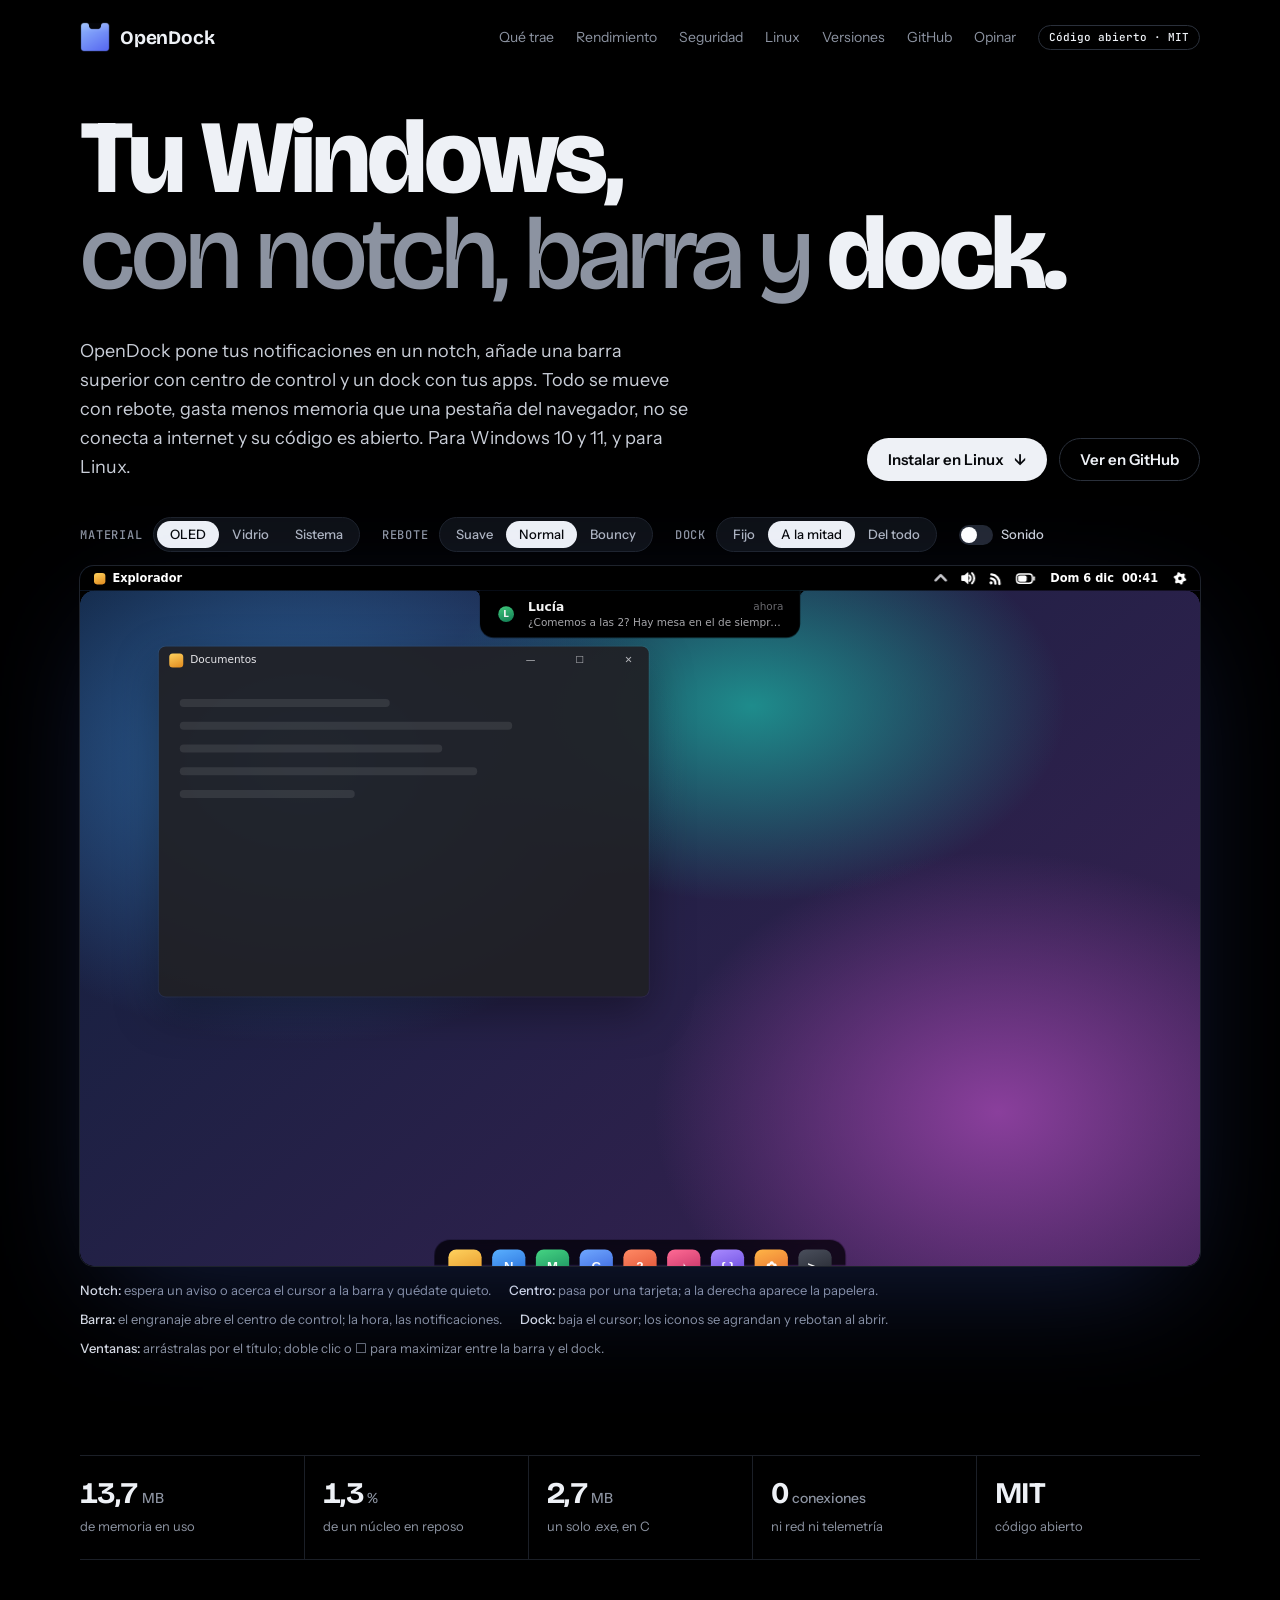
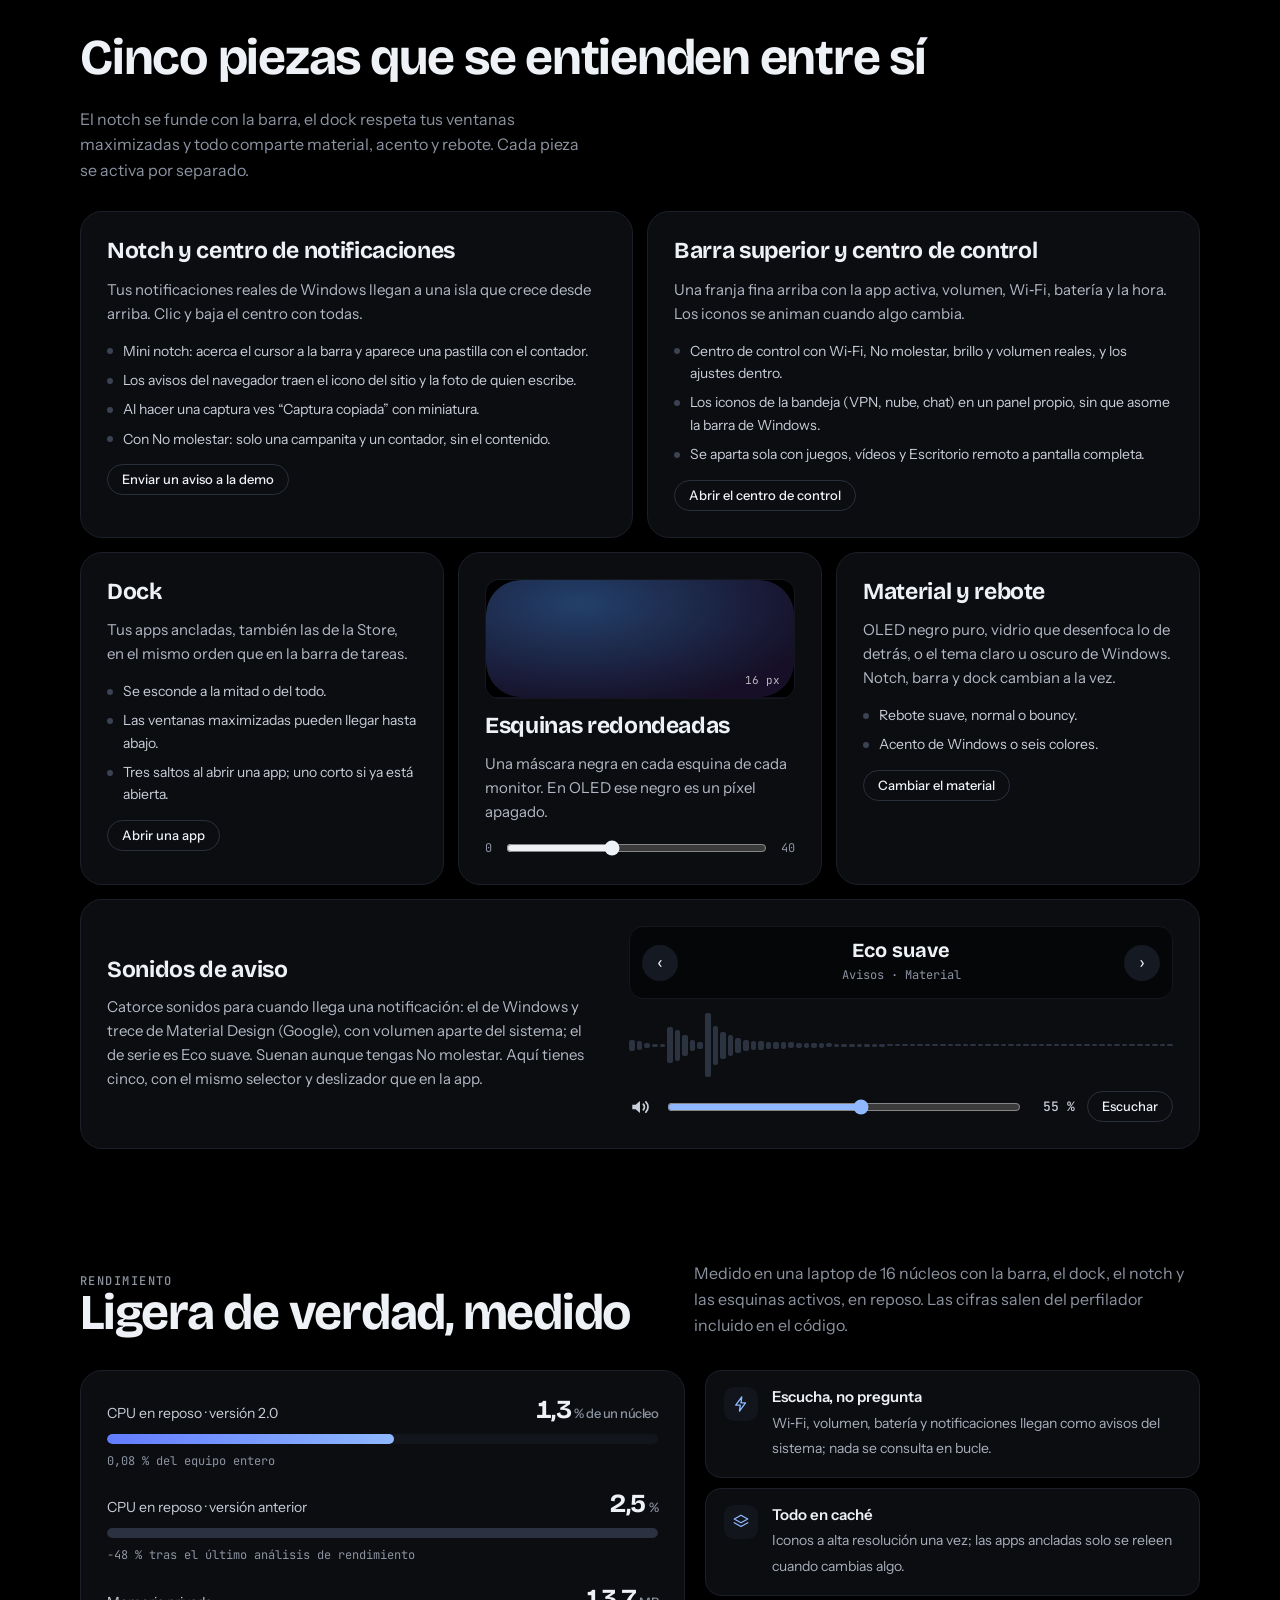
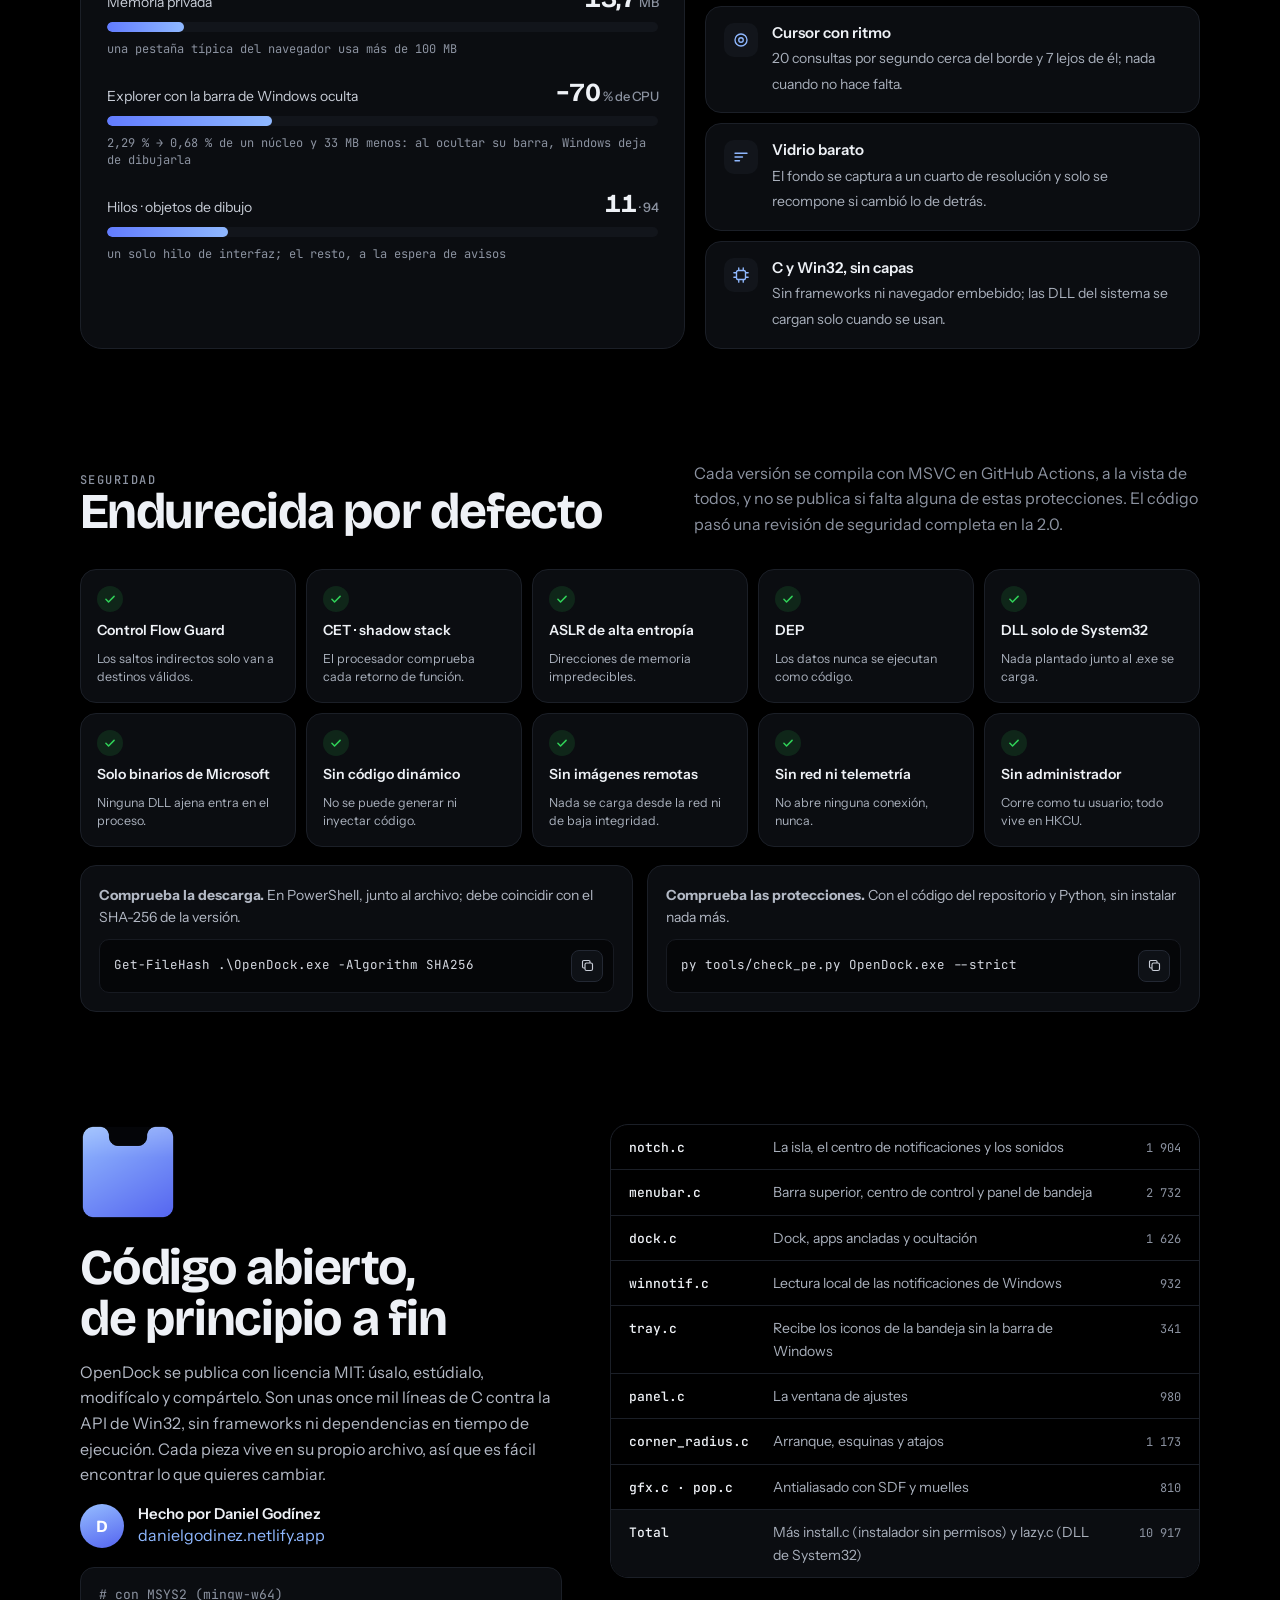
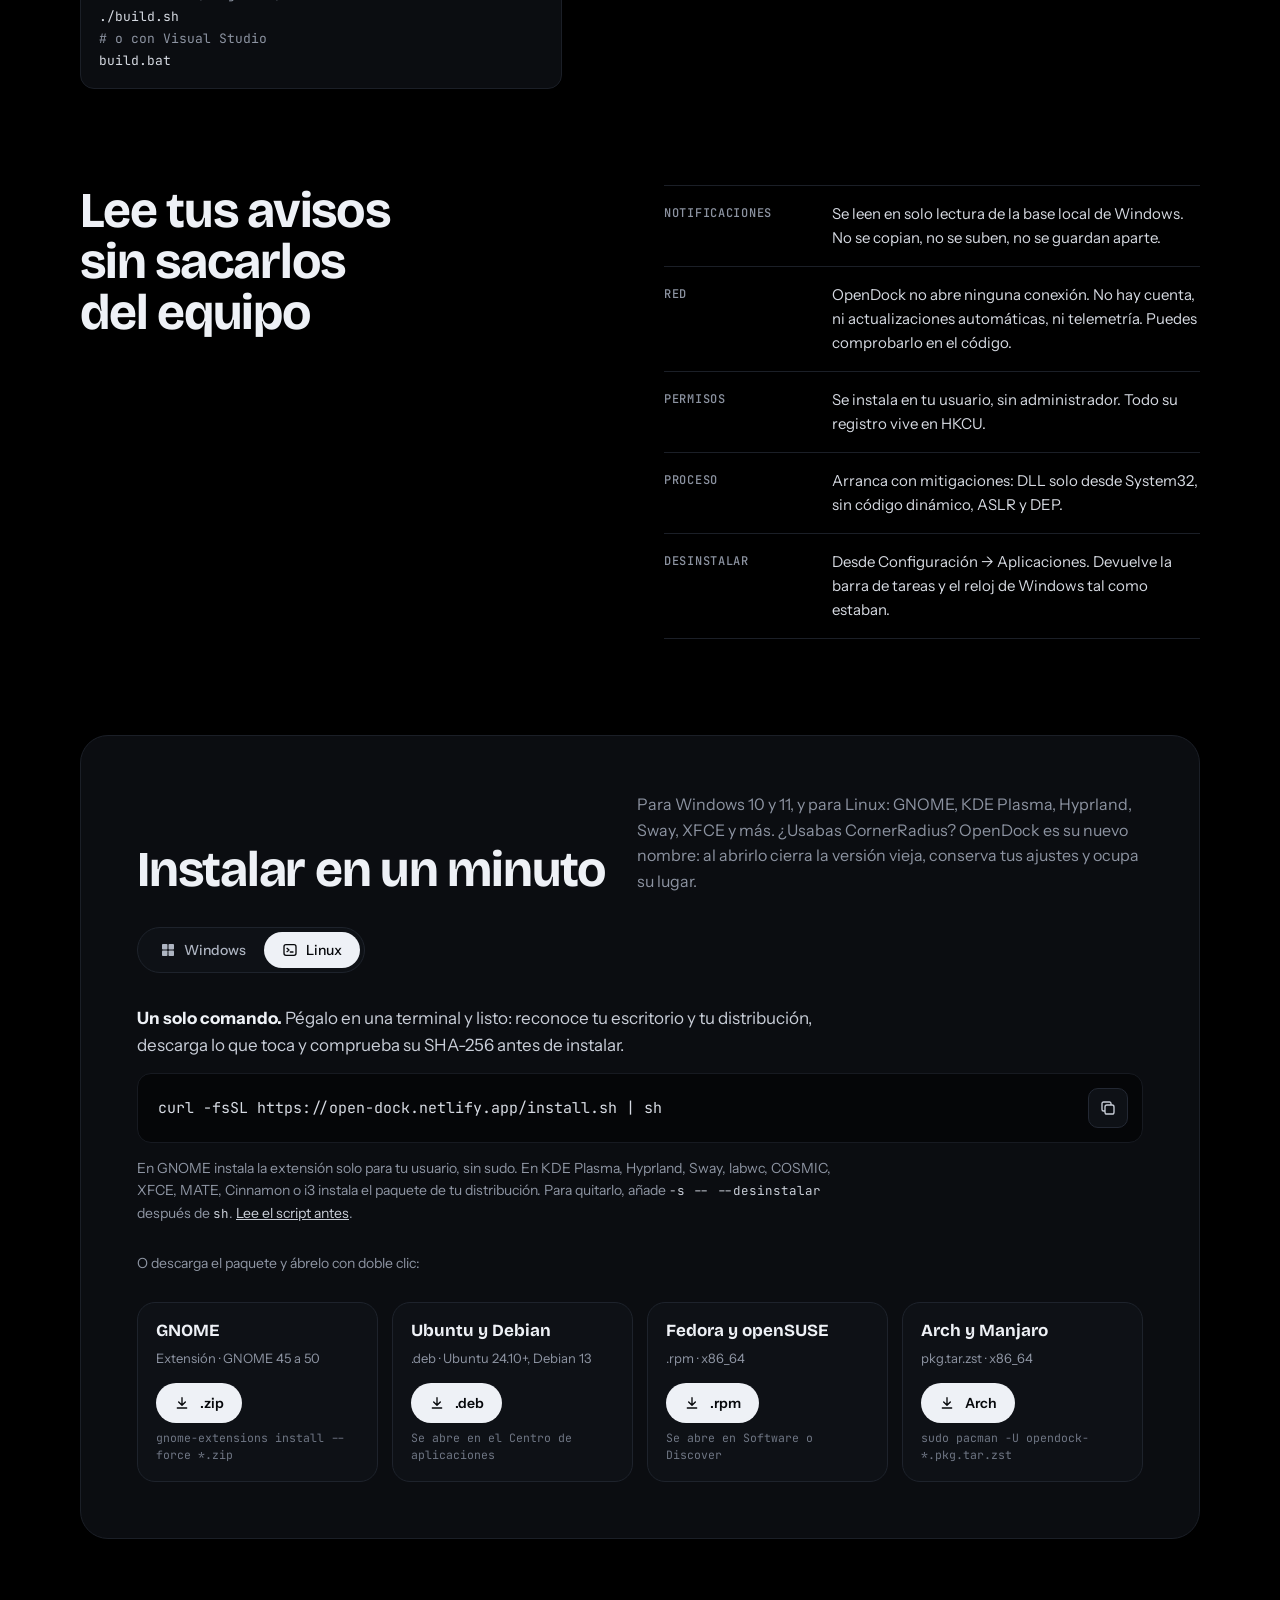
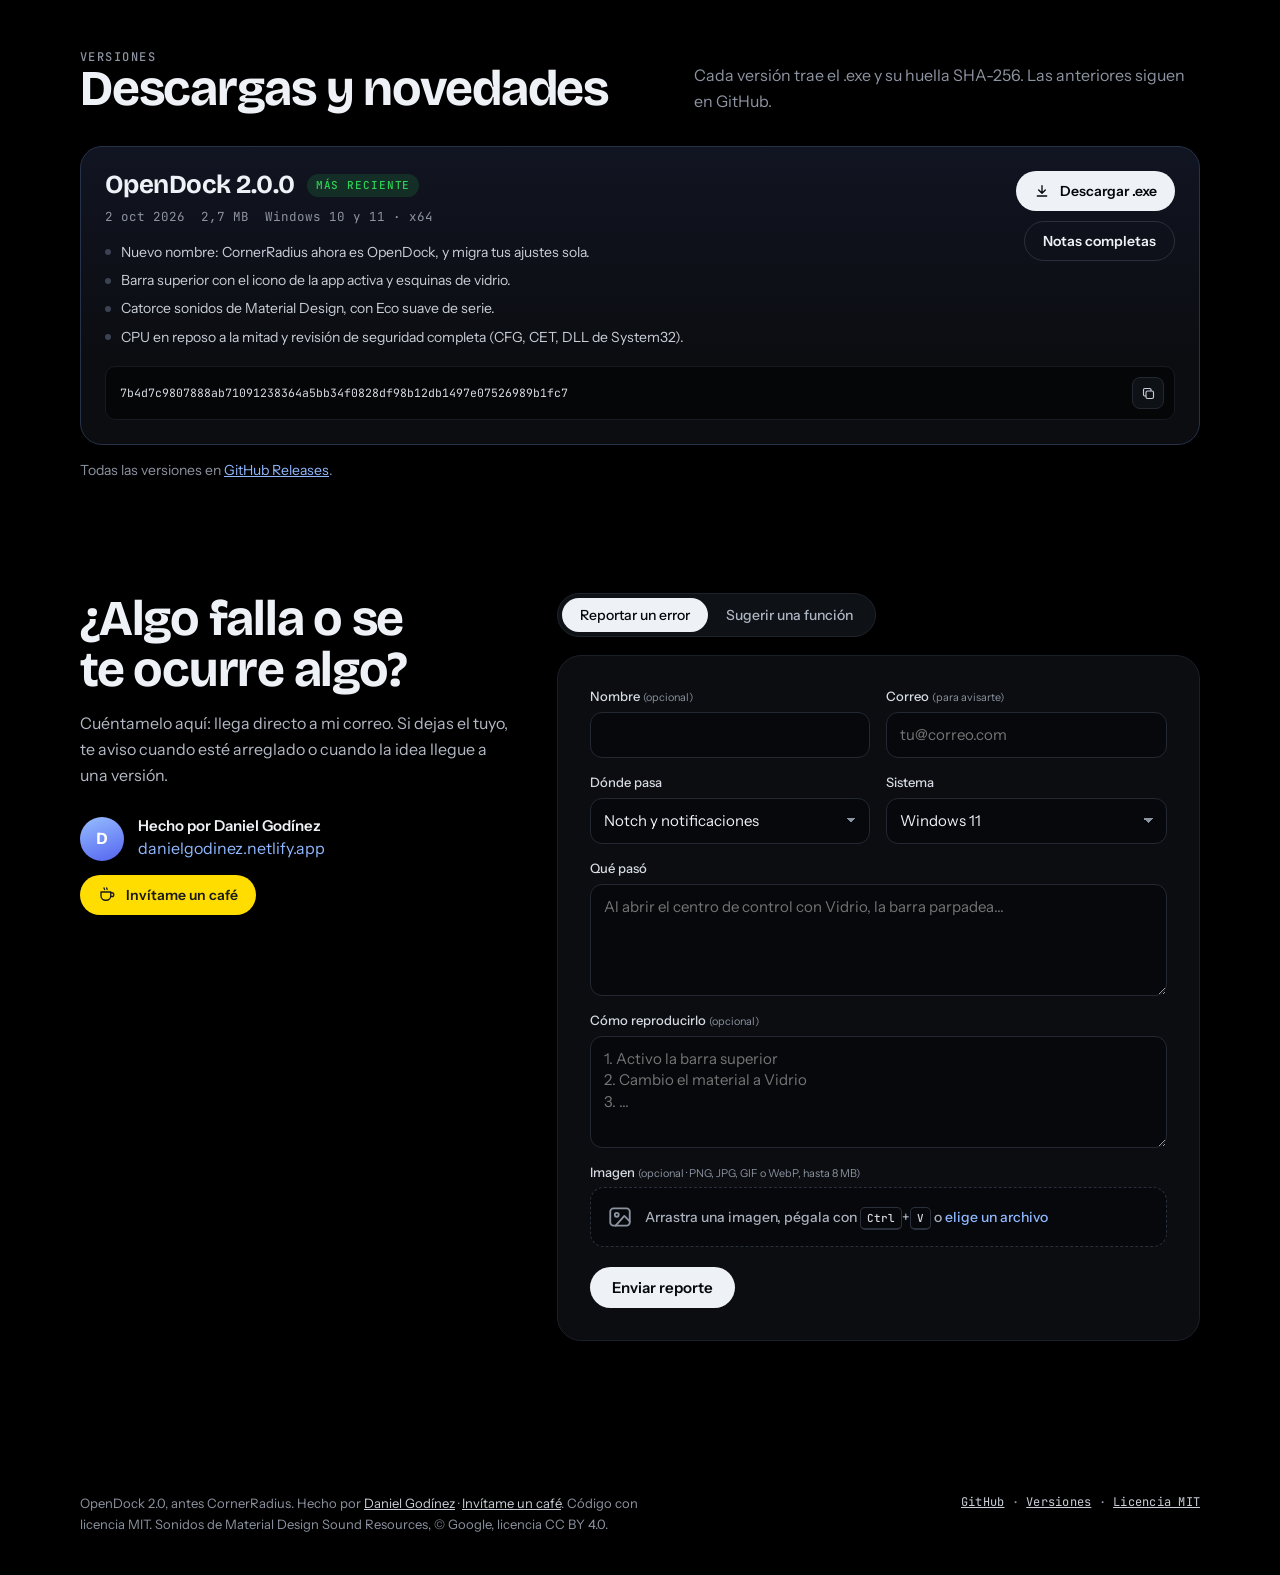
==== commit c217f044: "Versión 2.2.1 Co-Authored-By: Claude Opus 5.5 <noreply@anthropic.com>" ====
--- a/docs/index.html
+++ b/docs/index.html
@@ -319,7 +319,7 @@
       </div>
       <div class="fcard" role="tabpanel" id="panelBug" aria-labelledby="tabBug">
         <form name="reportar-error" method="POST" action="/gracias.html" enctype="multipart/form-data" data-netlify="true" netlify-honeypot="bot-field" novalidate>
-          <input type="hidden" name="form-name" value="reportar-error"><input type="hidden" name="version" value="OpenDock 2.2.0">
+          <input type="hidden" name="form-name" value="reportar-error"><input type="hidden" name="version" value="OpenDock 2.2.1">
           <p class="hp"><label>No llenes esto: <input name="bot-field" tabindex="-1" autocomplete="off"></label></p>
           <div class="fgrid">
             <div class="field"><label for="bName">Nombre <small>(opcional)</small></label><input id="bName" name="nombre" autocomplete="name"></div>
@@ -340,7 +340,7 @@
       </div>
       <div class="fcard" role="tabpanel" id="panelIdea" aria-labelledby="tabIdea" hidden>
         <form name="sugerir-funcion" method="POST" action="/gracias.html" enctype="multipart/form-data" data-netlify="true" netlify-honeypot="bot-field" novalidate>
-          <input type="hidden" name="form-name" value="sugerir-funcion"><input type="hidden" name="version" value="OpenDock 2.2.0">
+          <input type="hidden" name="form-name" value="sugerir-funcion"><input type="hidden" name="version" value="OpenDock 2.2.1">
           <p class="hp"><label>No llenes esto: <input name="bot-field" tabindex="-1" autocomplete="off"></label></p>
           <div class="fgrid">
             <div class="field"><label for="iName">Nombre <small>(opcional)</small></label><input id="iName" name="nombre" autocomplete="name"></div>
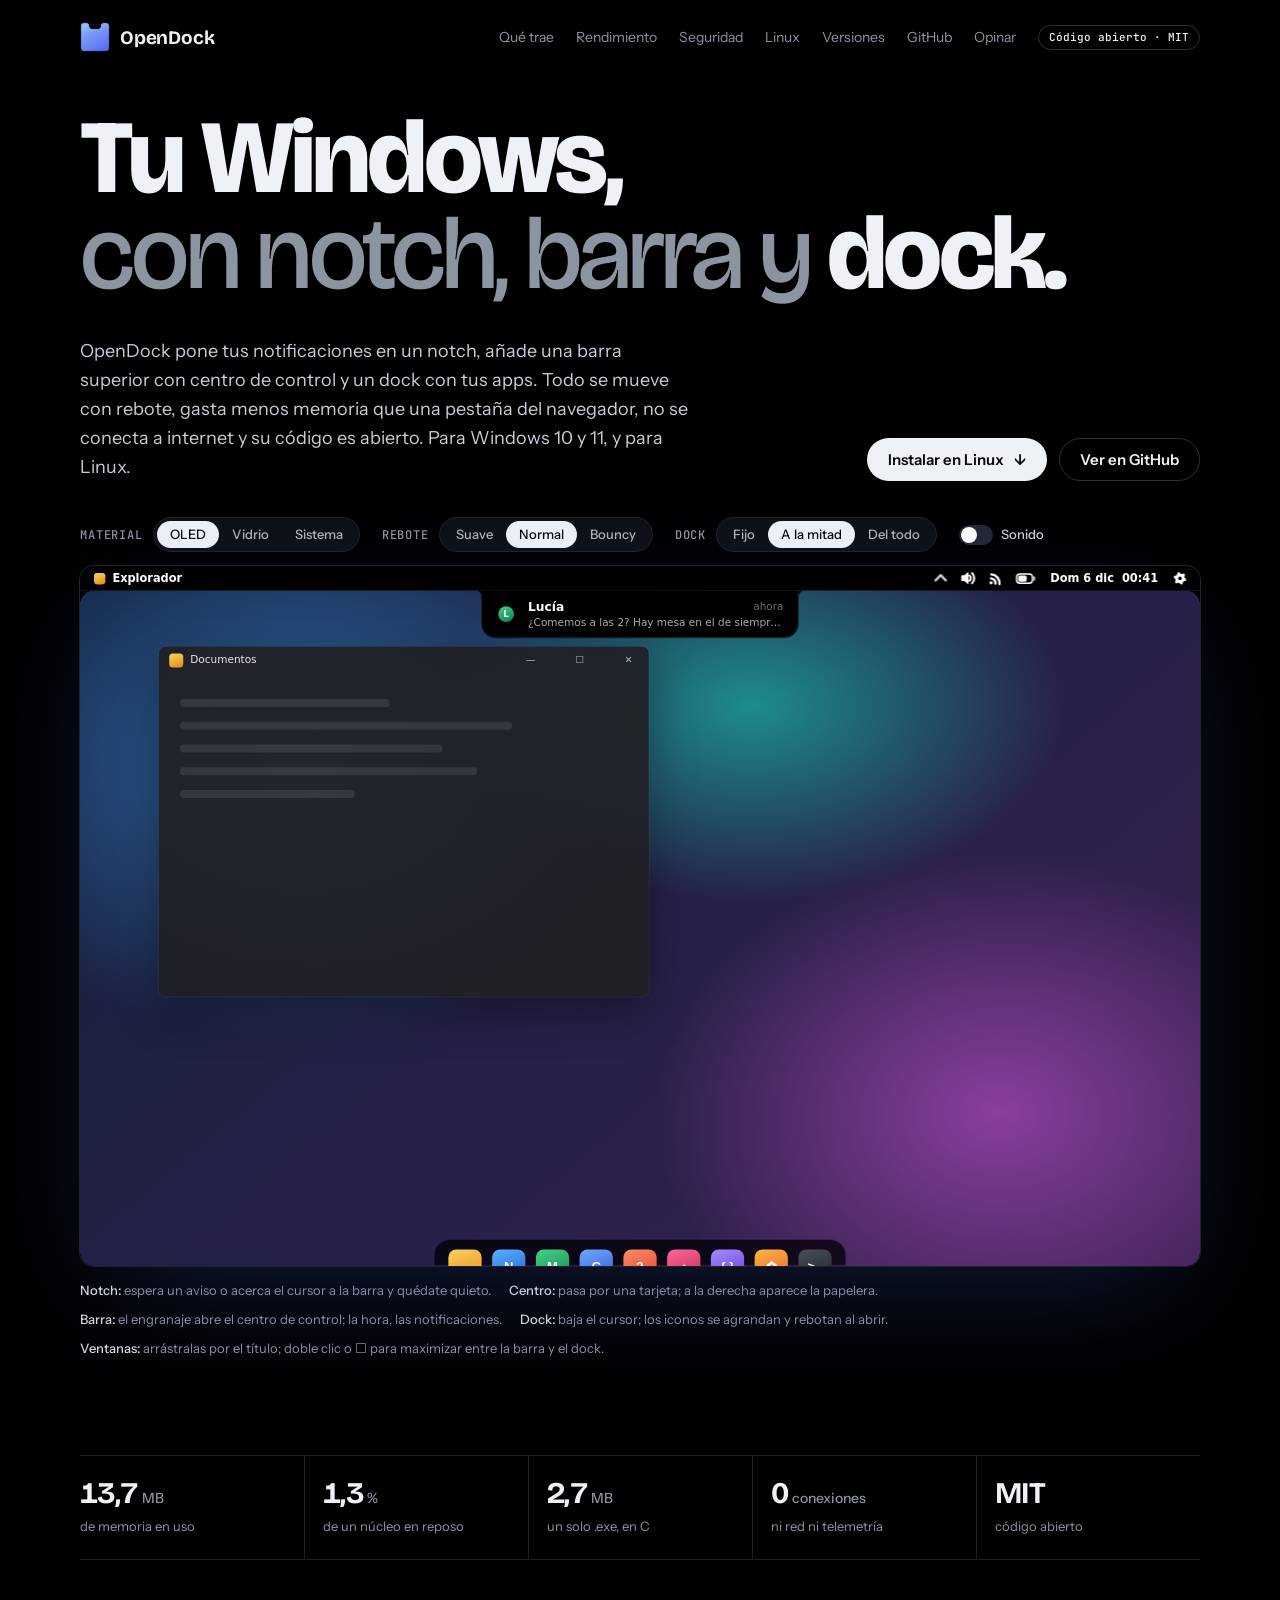
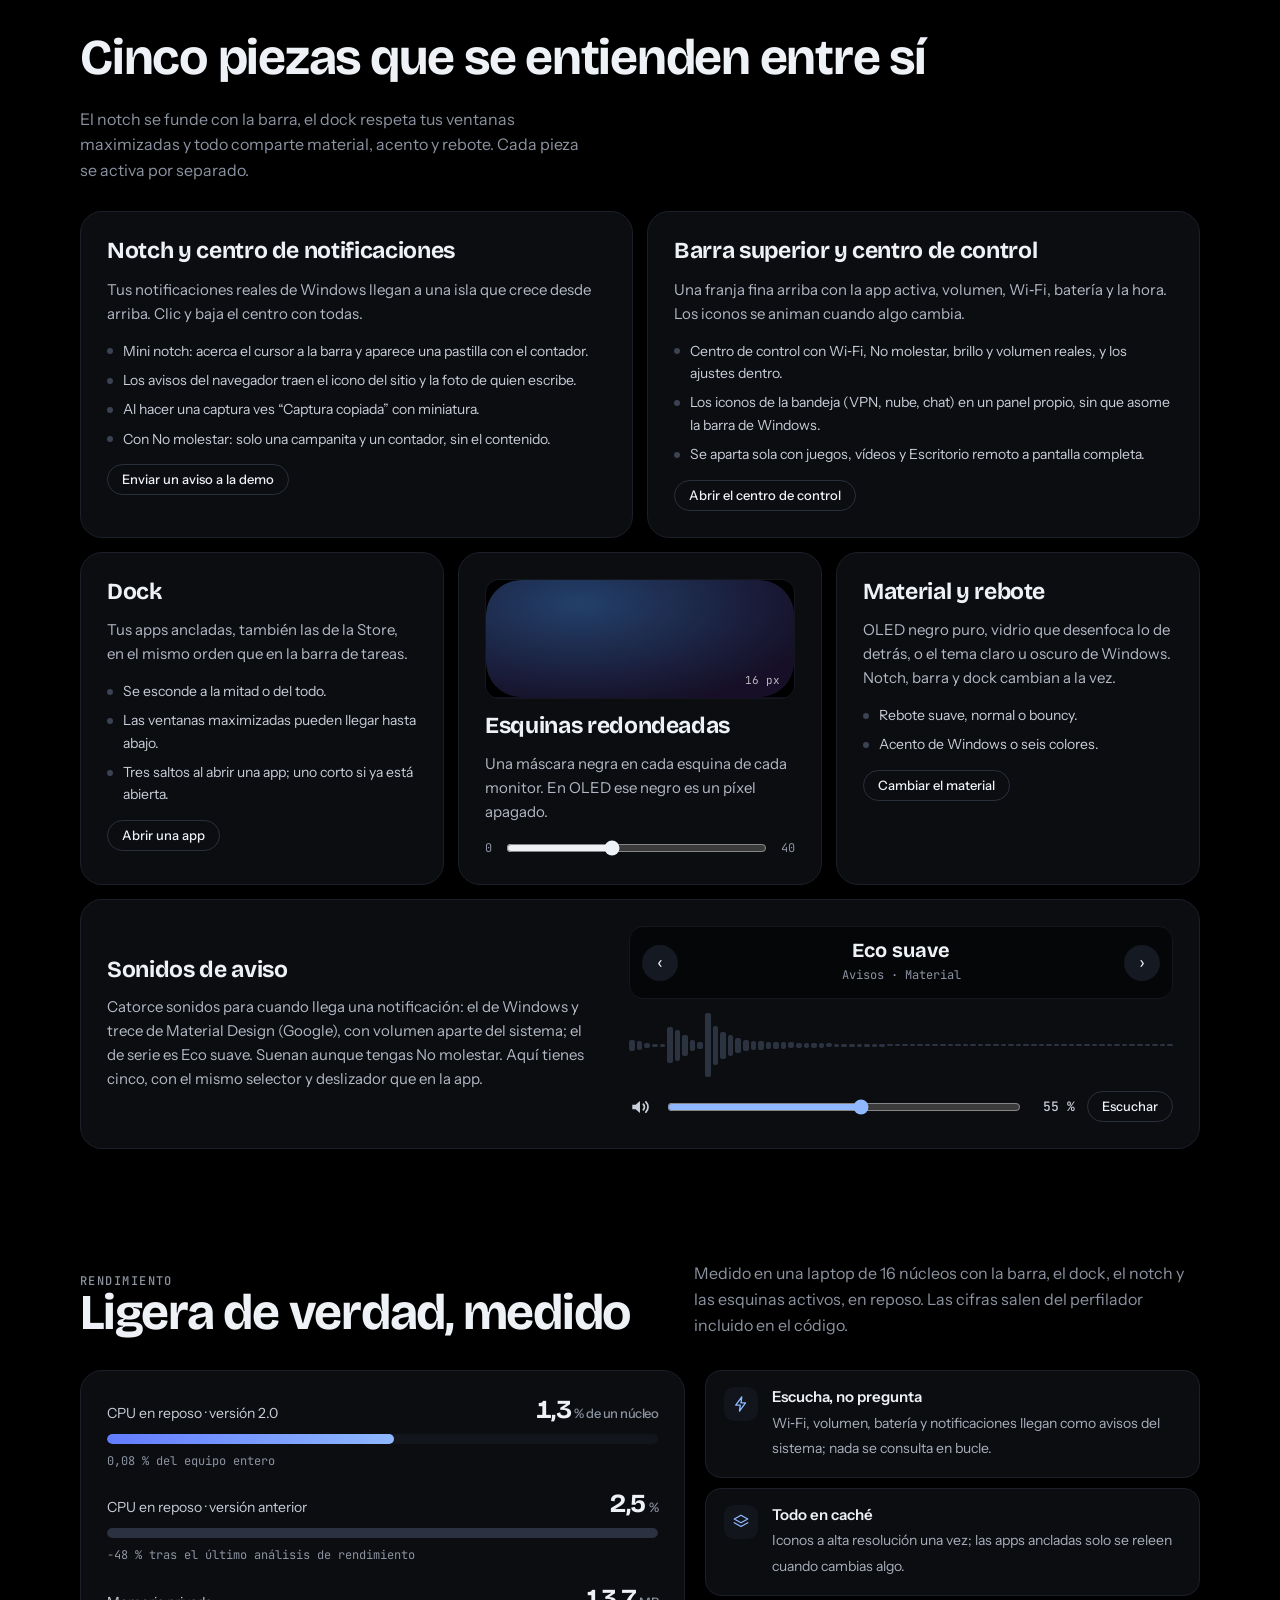
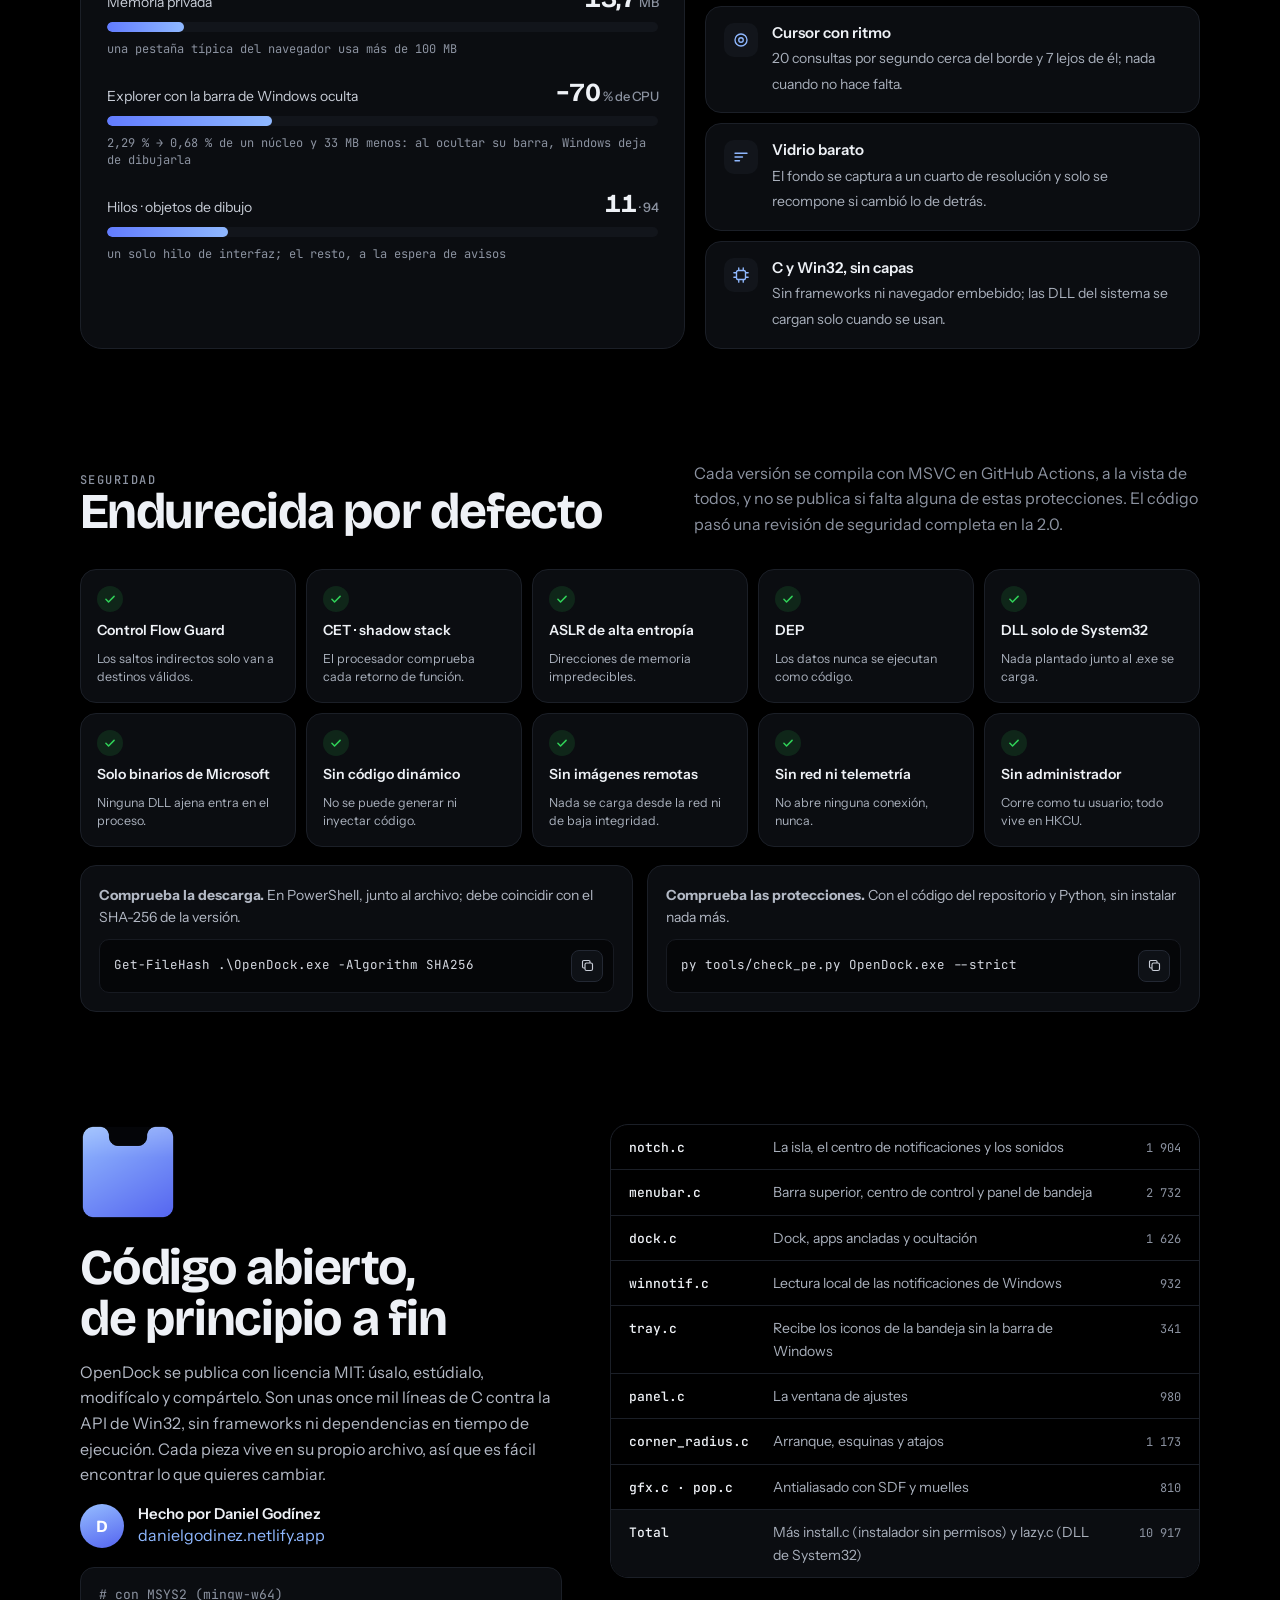
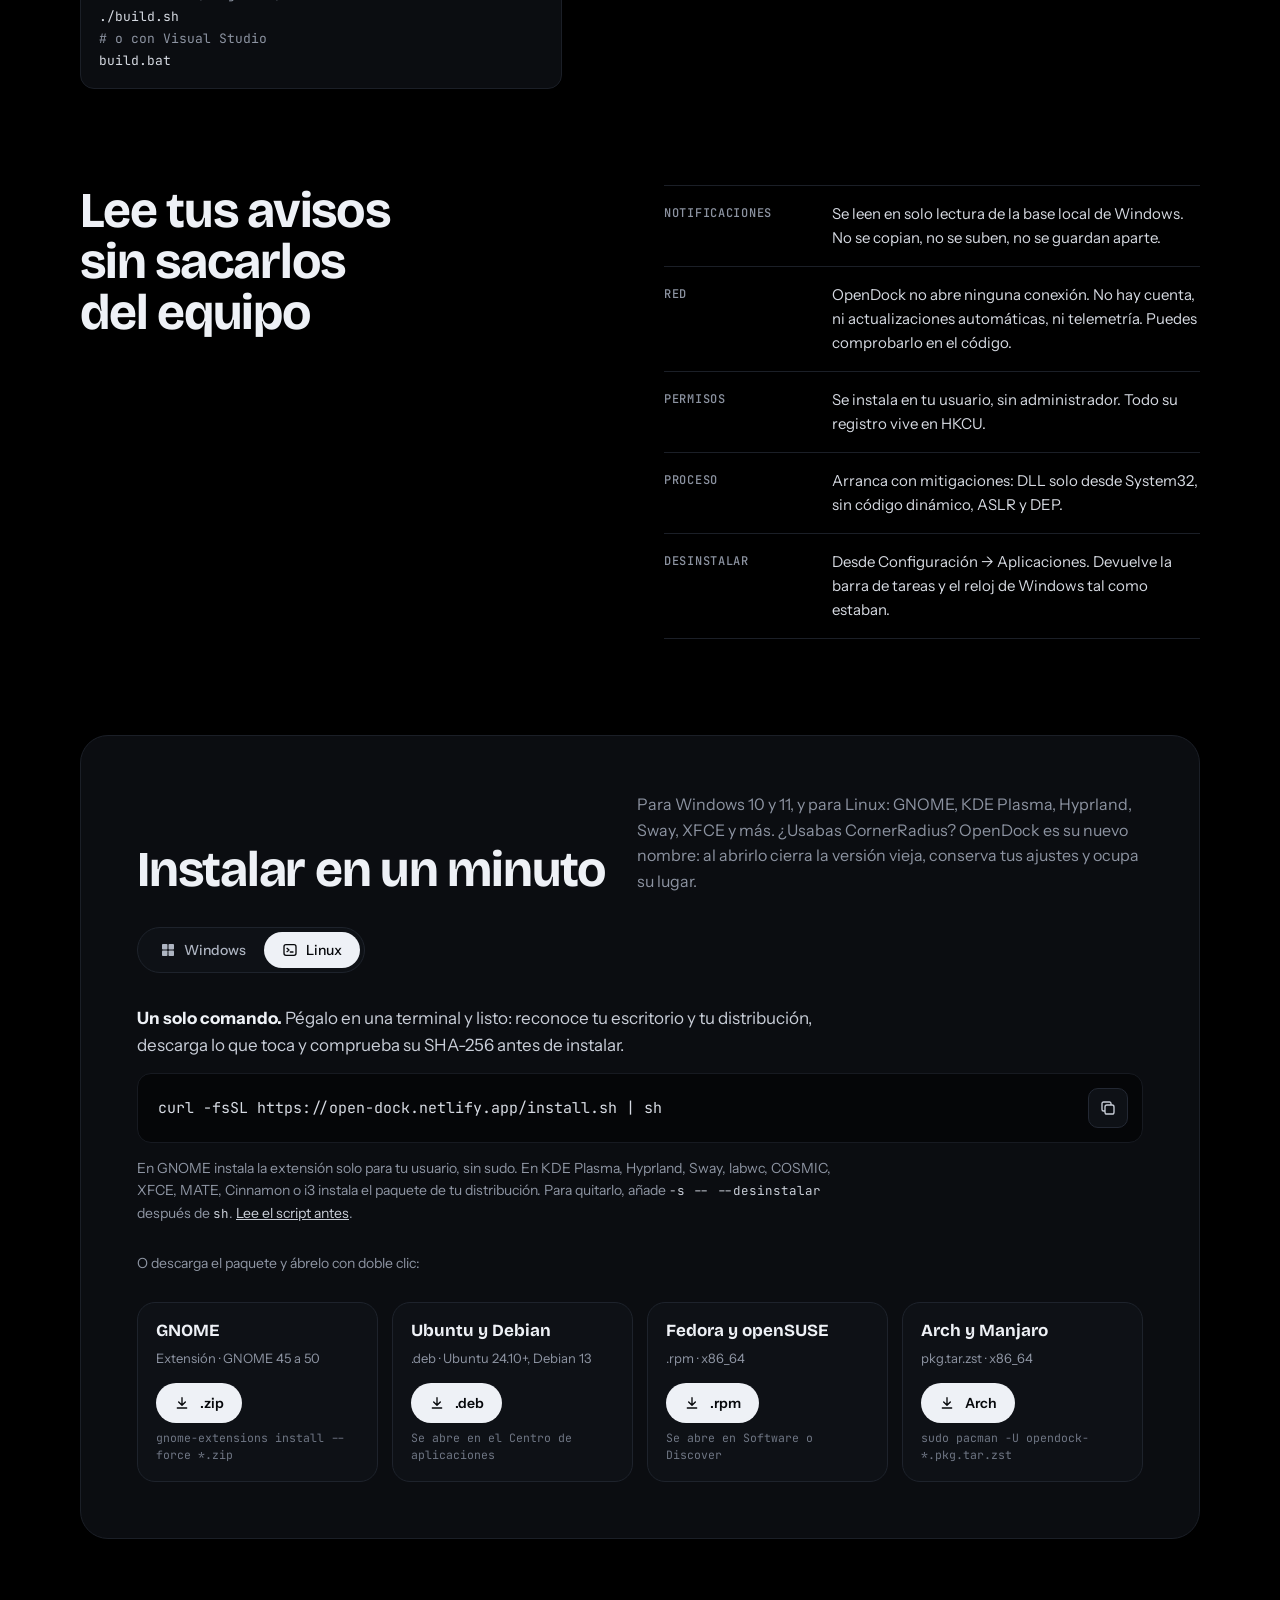
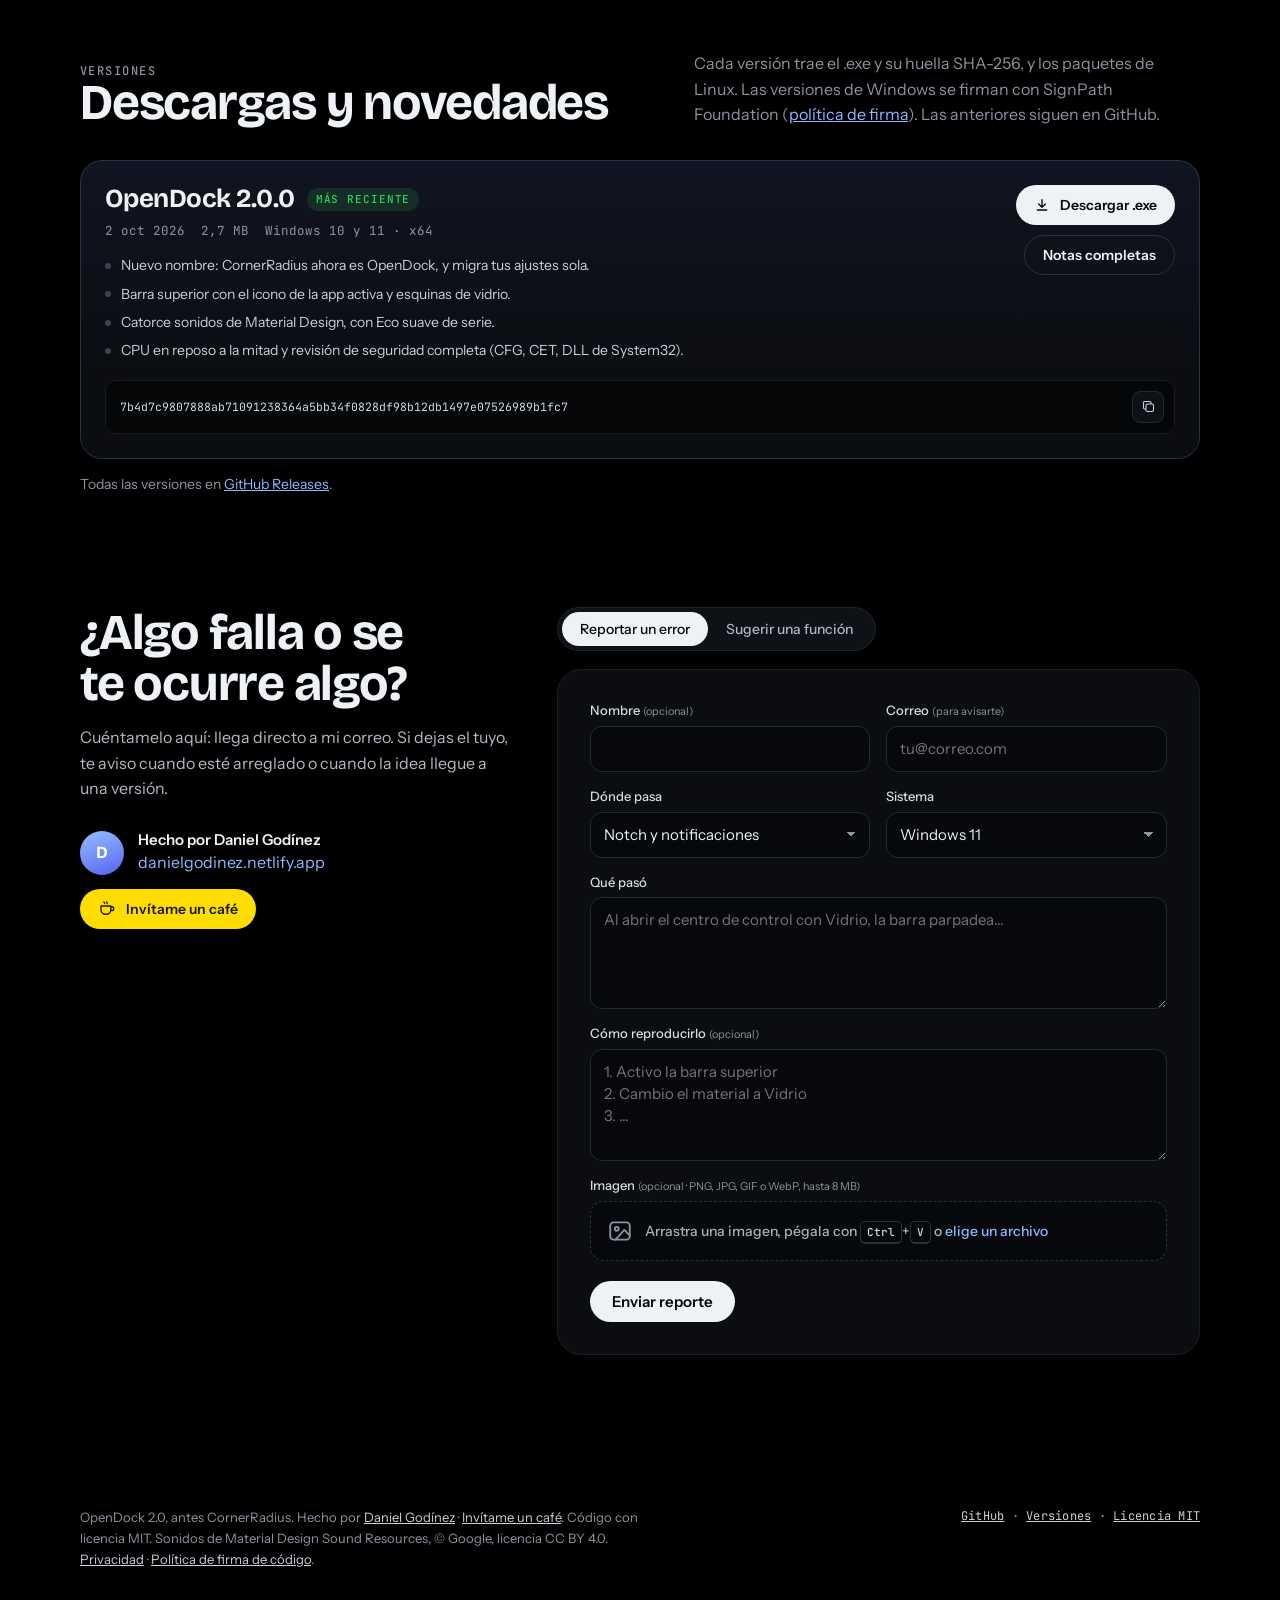
==== commit fb625aed: "Web: política de privacidad, política de firma de código y mención de SignPath en la descarga Lo que" ====
--- a/docs/index.html
+++ b/docs/index.html
@@ -19,7 +19,7 @@
 <link rel="preconnect" href="https://fonts.gstatic.com" crossorigin>
 <link rel="stylesheet" href="https://fonts.googleapis.com/css2?family=Bricolage+Grotesque:opsz,wght@12..96,500;12..96,700;12..96,800&family=Instrument+Sans:wght@400;500;600&family=JetBrains+Mono:wght@400;500&display=swap">
 <script>document.documentElement.classList.add('js')</script>
-<link rel="stylesheet" href="assets/site.css?v=e0fd53e8f5">
+<link rel="stylesheet" href="assets/site.css?v=8bc5d6012a">
 </head>
 <body>
 <div class="wrap">
@@ -251,6 +251,7 @@
         <li><b>Pulsa “Instalar en este equipo”</b><span>Se copia a tu carpeta de programas, aparece en Inicio y arranca con Windows.</span></li>
         <li><b>Elige tus piezas</b><span>Activa la barra superior y el dock, ajusta el notch, el material y el sonido.</span></li>
       </ol>
+      <p class="signing">Firma de código: free code signing provided by <a href="https://about.signpath.io/" rel="noopener">SignPath.io</a>, certificate by <a href="https://signpath.org/" rel="noopener">SignPath Foundation</a> (en trámite). <a href="firma.html">Política de firma</a> · cada versión publica su SHA-256.</p>
       <div class="keys">
         <div><span class="kbd">Ctrl Alt B</span> barra superior</div>
         <div><span class="kbd">Ctrl Alt D</span> dock</div>
@@ -279,7 +280,7 @@
   <section class="sec" id="versiones">
     <div class="section-head" data-reveal>
       <div><p class="eyebrow">Versiones</p><h2>Descargas y novedades</h2></div>
-      <p>Cada versión trae el .exe y su huella SHA-256. Las anteriores siguen en GitHub.</p>
+      <p>Cada versión trae el .exe y su huella SHA-256, y los paquetes de Linux. Las versiones de Windows se firman con SignPath Foundation (<a href="firma.html">política de firma</a>). Las anteriores siguen en GitHub.</p>
     </div>
     <div class="rels" id="rels" data-reveal>
       <article class="rel latest">
@@ -362,7 +363,7 @@
   </section>
 
   <footer>
-    <p>OpenDock 2.0, antes CornerRadius. Hecho por <a href="https://danielgodinez.netlify.app/" rel="noopener">Daniel Godínez</a> · <a href="https://buymeacoffee.com/danielgodinez" rel="noopener">Invítame un café</a>. Código con licencia MIT. Sonidos de Material Design Sound Resources, © Google, licencia CC BY 4.0.</p>
+    <p>OpenDock 2.0, antes CornerRadius. Hecho por <a href="https://danielgodinez.netlify.app/" rel="noopener">Daniel Godínez</a> · <a href="https://buymeacoffee.com/danielgodinez" rel="noopener">Invítame un café</a>. Código con licencia MIT. Sonidos de Material Design Sound Resources, © Google, licencia CC BY 4.0. <a href="privacidad.html">Privacidad</a> · <a href="firma.html">Política de firma de código</a>.</p>
     <span class="meta"><a href="https://github.com/JosueGM24/OpenDock">GitHub</a> · <a href="https://github.com/JosueGM24/OpenDock/releases">Versiones</a> · <a href="https://github.com/JosueGM24/OpenDock/blob/main/LICENSE">Licencia MIT</a></span>
   </footer>
 </div>
--- a/docs/assets/site.css
+++ b/docs/assets/site.css
@@ -303,6 +303,8 @@
 .steps span { color: #B3B9C5; font-size: 15px; }
 .keys { display: flex; flex-wrap: wrap; gap: 10px 22px; font-size: 14px; color: #C9CED8; }
 .keys div { display: flex; gap: 8px; align-items: center; }
+.signing { margin: 0; font-size: 13px; color: #8E95A3; }
+.signing a { color: #C9CED8; }
 .tabs.os { margin: 0; justify-self: start; }
 .tabs.os button { display: inline-flex; align-items: center; gap: 8px; }
 .tabs.os svg { width: 16px; height: 16px; }
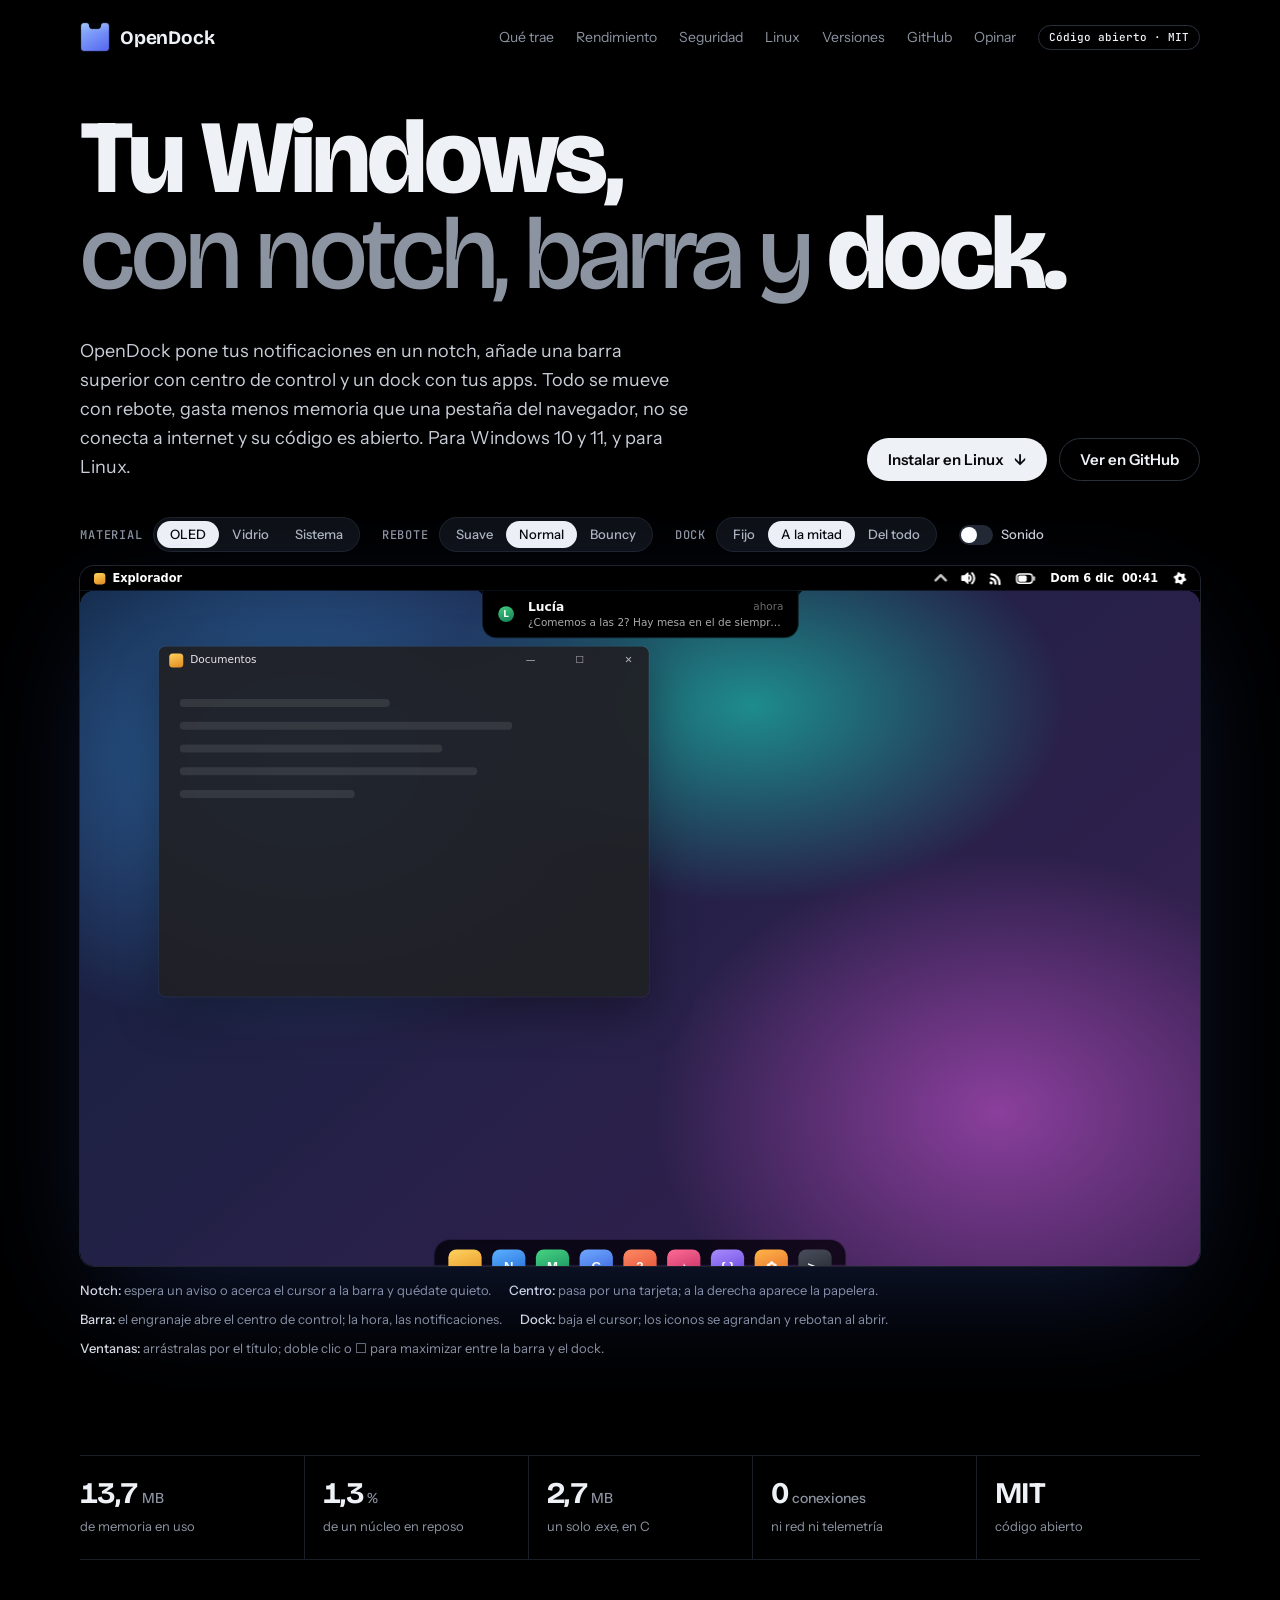
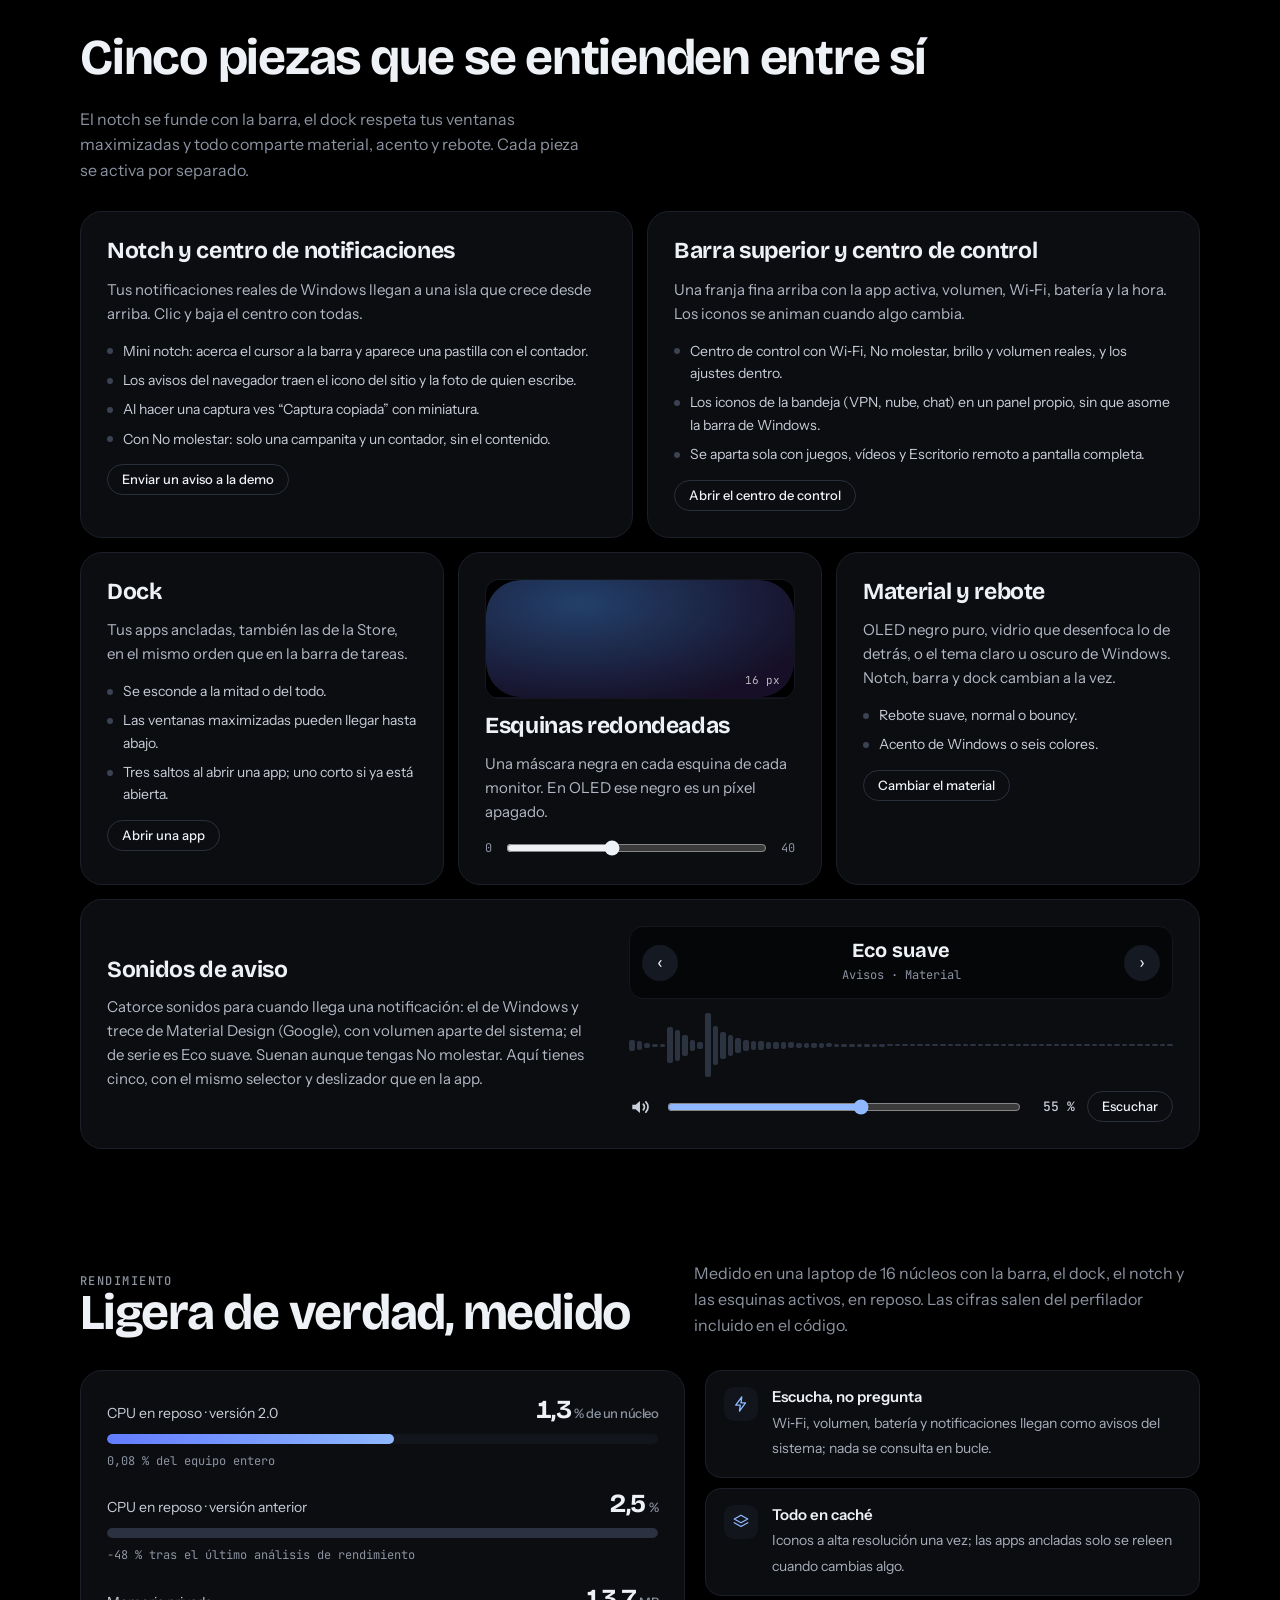
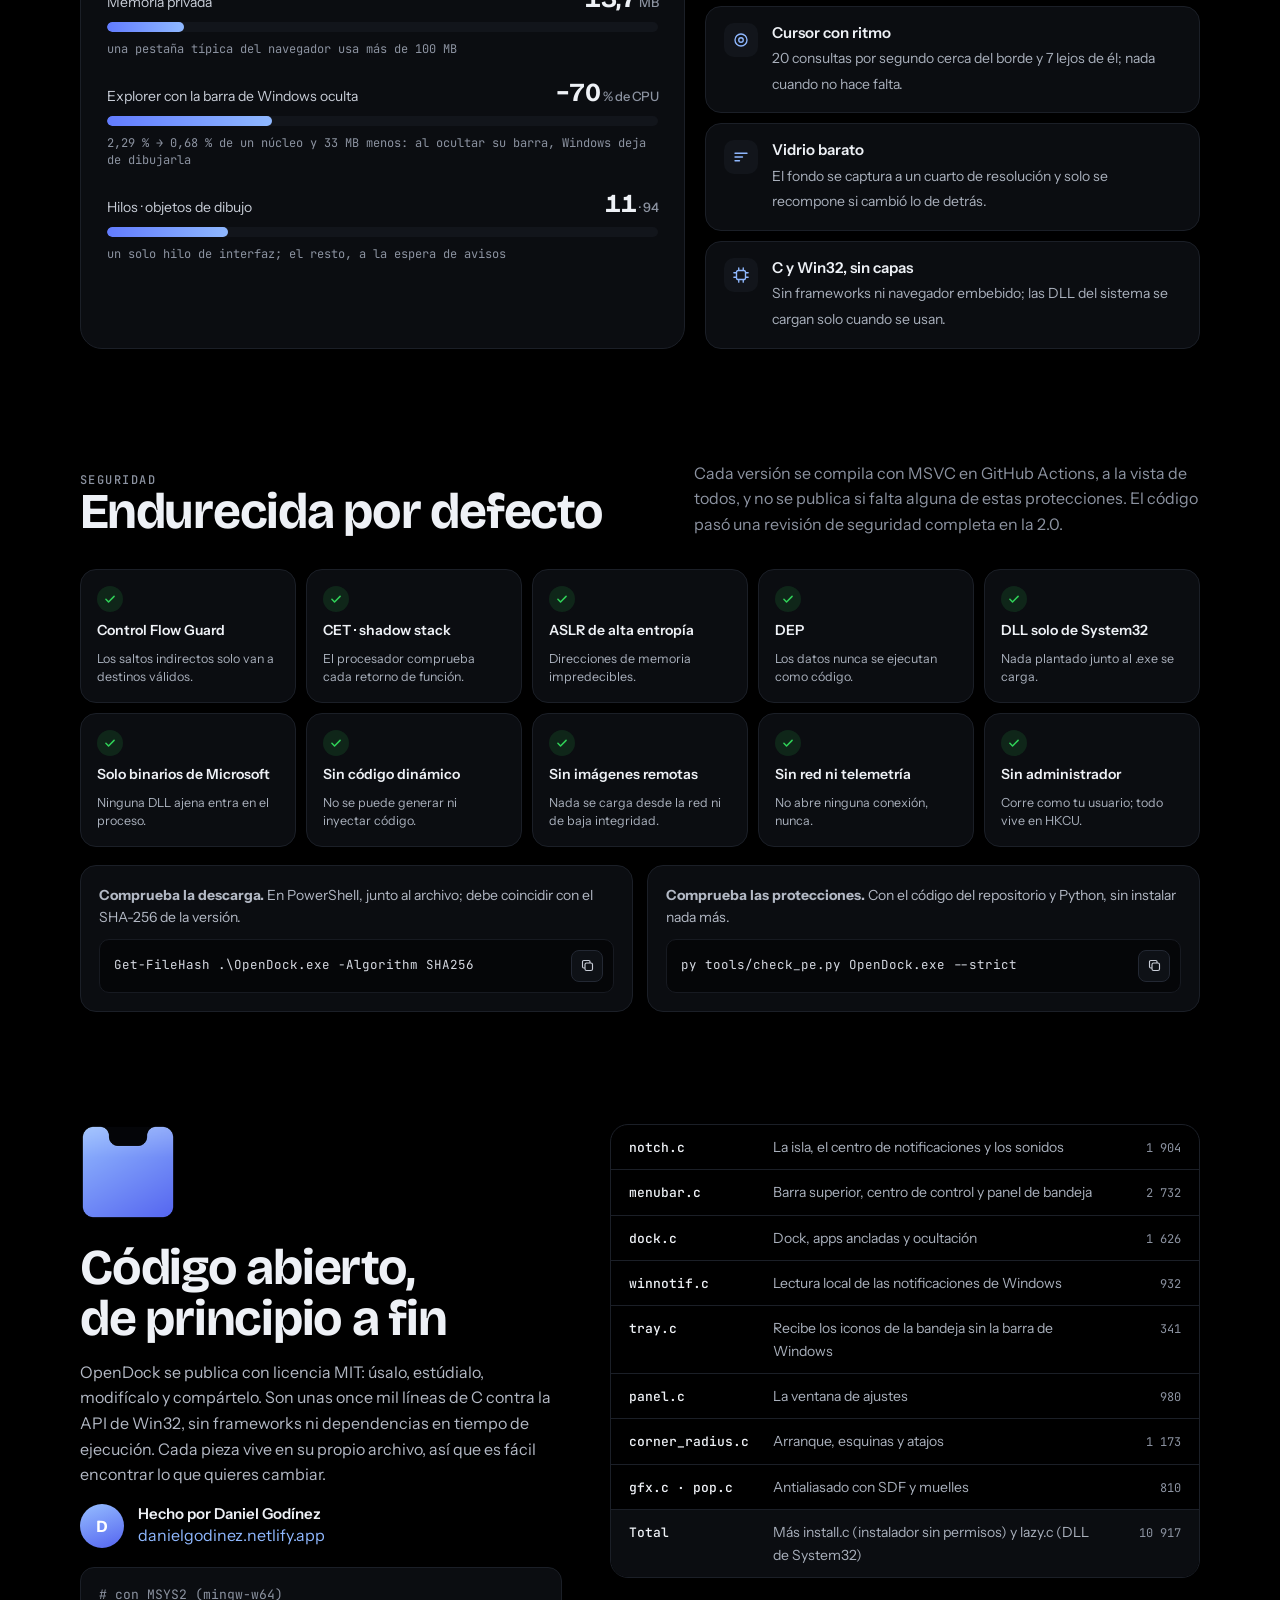
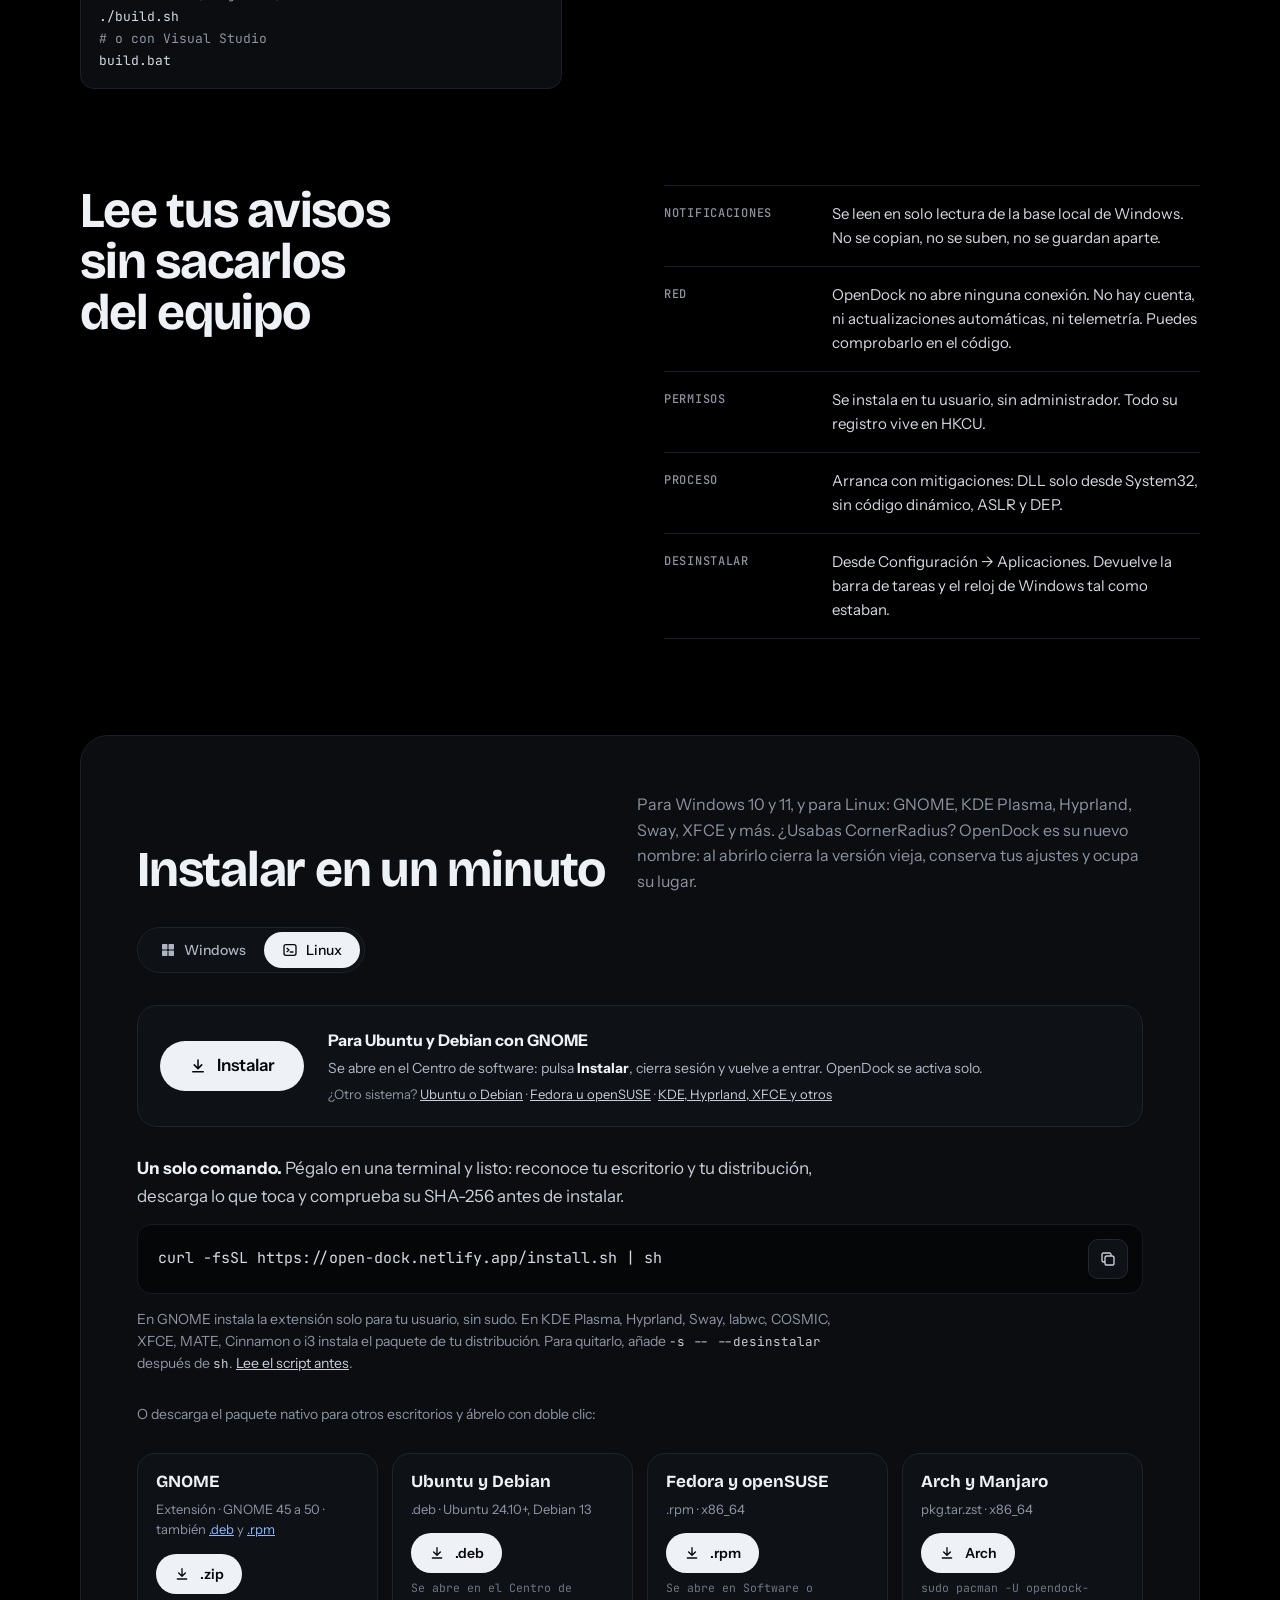
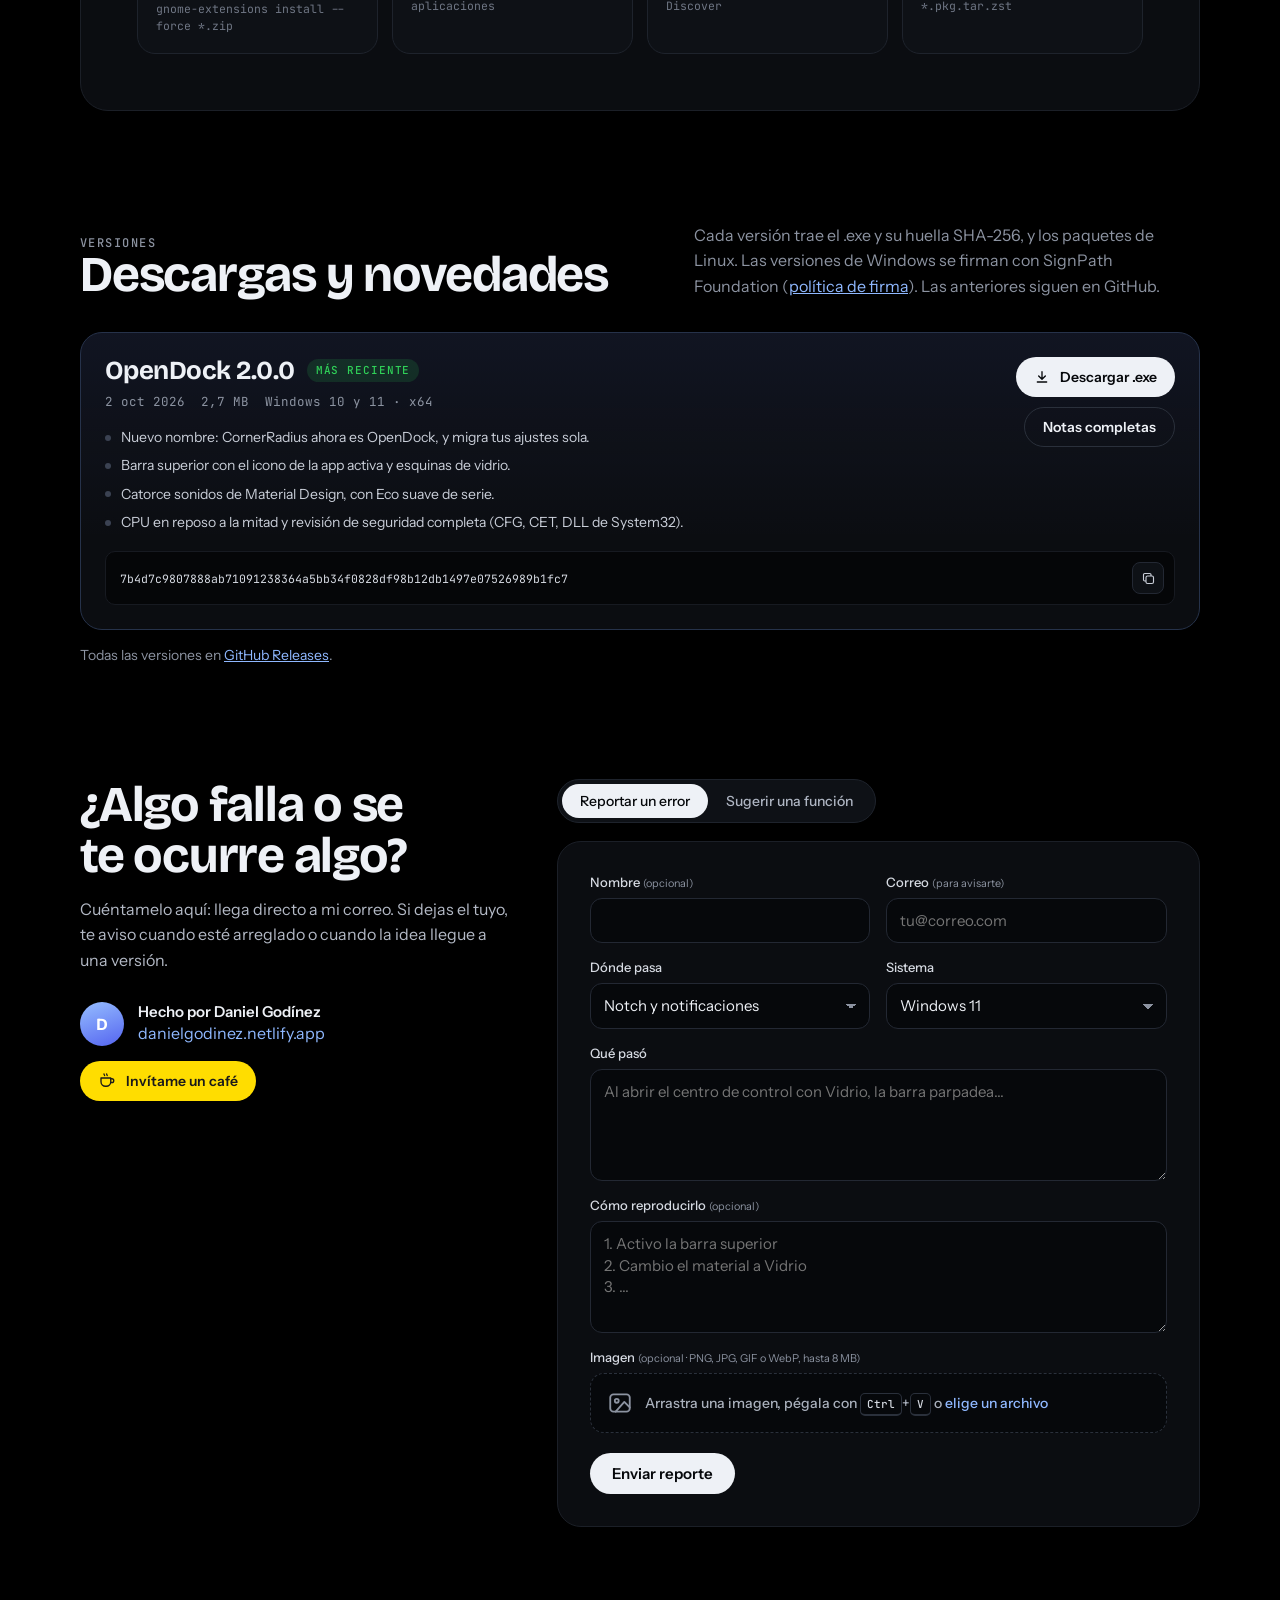
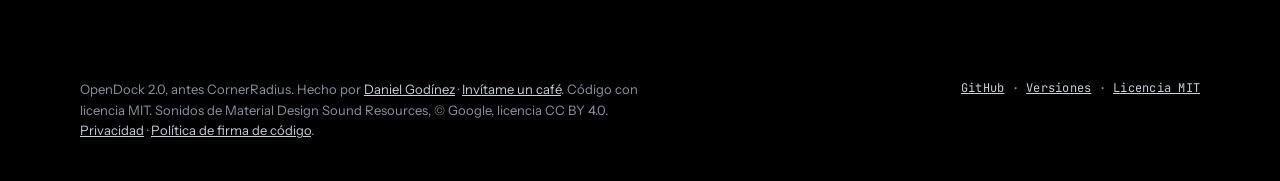
==== commit 1fdc11ae: "Linux: botón "Instalar" en la web con un paquete de GNOME que se activa solo - Paquete nuevo opendoc" ====
--- a/docs/index.html
+++ b/docs/index.html
@@ -19,7 +19,7 @@
 <link rel="preconnect" href="https://fonts.gstatic.com" crossorigin>
 <link rel="stylesheet" href="https://fonts.googleapis.com/css2?family=Bricolage+Grotesque:opsz,wght@12..96,500;12..96,700;12..96,800&family=Instrument+Sans:wght@400;500;600&family=JetBrains+Mono:wght@400;500&display=swap">
 <script>document.documentElement.classList.add('js')</script>
-<link rel="stylesheet" href="assets/site.css?v=8bc5d6012a">
+<link rel="stylesheet" href="assets/site.css?v=da499543c0">
 </head>
 <body>
 <div class="wrap">
@@ -260,14 +260,22 @@
       </div>
     </div>
     <div class="ospanel" role="tabpanel" id="panelLin" aria-labelledby="tabLin" hidden>
-      <div class="oneline">
+      <div class="lininst">
+        <a class="btn btn-primary linbtn" id="linBtn" href="https://github.com/JosueGM24/OpenDock/releases/latest/download/opendock-gnome.deb" data-deb="https://github.com/JosueGM24/OpenDock/releases/latest/download/opendock-gnome.deb" data-rpm="https://github.com/JosueGM24/OpenDock/releases/latest/download/opendock-gnome.rpm"><svg viewBox="0 0 24 24" fill="none" stroke="currentColor" stroke-width="2" stroke-linecap="round" stroke-linejoin="round" aria-hidden="true"><path d="M12 4v11M7 10.5l5 5 5-5M5 19.5h14"/></svg>Instalar</a>
+        <div class="lininfo">
+          <b id="linFor">Para Ubuntu y Debian con GNOME</b>
+          <span>Se abre en el Centro de software: pulsa <b>Instalar</b>, cierra sesión y vuelve a entrar. OpenDock se activa solo.</span>
+          <span class="linalt">¿Otro sistema? <button type="button" data-lin="deb">Ubuntu o Debian</button> · <button type="button" data-lin="rpm">Fedora u openSUSE</button> · <a href="#linuxcmd">KDE, Hyprland, XFCE y otros</a></span>
+        </div>
+      </div>
+      <div class="oneline" id="linuxcmd">
         <p class="lead"><b>Un solo comando.</b> Pégalo en una terminal y listo: reconoce tu escritorio y tu distribución, descarga lo que toca y comprueba su SHA-256 antes de instalar.</p>
         <div class="cmdline big"><code>curl -fsSL https://open-dock.netlify.app/install.sh | sh</code><button class="copy" type="button" data-copy="curl -fsSL https://open-dock.netlify.app/install.sh | sh" aria-label="Copiar el comando"><svg class="c1" viewBox="0 0 24 24" fill="none" stroke="currentColor" stroke-width="1.8" stroke-linejoin="round"><rect x="8" y="8" width="12" height="12" rx="2.5"/><path d="M16 8V6a2 2 0 0 0-2-2H6a2 2 0 0 0-2 2v8a2 2 0 0 0 2 2h2"/></svg><svg class="c2" viewBox="0 0 24 24" fill="none" stroke="currentColor" stroke-width="2.4" stroke-linecap="round" stroke-linejoin="round"><path d="M5 12.5l4.5 4.5L19 7.5"/></svg></button></div>
         <p class="fine">En GNOME instala la extensión solo para tu usuario, sin sudo. En KDE Plasma, Hyprland, Sway, labwc, COSMIC, XFCE, MATE, Cinnamon o i3 instala el paquete de tu distribución. Para quitarlo, añade <code>-s -- --desinstalar</code> después de <code>sh</code>. <a href="install.sh">Lee el script antes</a>.</p>
       </div>
-      <p class="or">O descarga el paquete y ábrelo con doble clic:</p>
+      <p class="or">O descarga el paquete nativo para otros escritorios y ábrelo con doble clic:</p>
       <div class="pkgs">
-        <article class="pkg"><b>GNOME</b><span>Extensión · GNOME 45 a 50</span><a class="dl" href="https://github.com/JosueGM24/OpenDock/releases/latest/download/opendock@josuegm24.github.io.shell-extension.zip"><svg viewBox="0 0 24 24" fill="none" stroke="currentColor" stroke-width="2" stroke-linecap="round" stroke-linejoin="round"><path d="M12 4v11M7 10.5l5 5 5-5M5 19.5h14"/></svg>.zip</a><small>gnome-extensions install --force *.zip</small></article>
+        <article class="pkg"><b>GNOME</b><span>Extensión · GNOME 45 a 50 · también <a href="https://github.com/JosueGM24/OpenDock/releases/latest/download/opendock-gnome.deb">.deb</a> y <a href="https://github.com/JosueGM24/OpenDock/releases/latest/download/opendock-gnome.rpm">.rpm</a></span><a class="dl" href="https://github.com/JosueGM24/OpenDock/releases/latest/download/opendock@josuegm24.github.io.shell-extension.zip"><svg viewBox="0 0 24 24" fill="none" stroke="currentColor" stroke-width="2" stroke-linecap="round" stroke-linejoin="round"><path d="M12 4v11M7 10.5l5 5 5-5M5 19.5h14"/></svg>.zip</a><small>gnome-extensions install --force *.zip</small></article>
         <article class="pkg"><b>Ubuntu y Debian</b><span>.deb · Ubuntu 24.10+, Debian 13</span><a class="dl" href="https://github.com/JosueGM24/OpenDock/releases/latest/download/opendock-linux-amd64.deb"><svg viewBox="0 0 24 24" fill="none" stroke="currentColor" stroke-width="2" stroke-linecap="round" stroke-linejoin="round"><path d="M12 4v11M7 10.5l5 5 5-5M5 19.5h14"/></svg>.deb</a><small>Se abre en el Centro de aplicaciones</small></article>
         <article class="pkg"><b>Fedora y openSUSE</b><span>.rpm · x86_64</span><a class="dl" href="https://github.com/JosueGM24/OpenDock/releases/latest/download/opendock-linux-x86_64.rpm"><svg viewBox="0 0 24 24" fill="none" stroke="currentColor" stroke-width="2" stroke-linecap="round" stroke-linejoin="round"><path d="M12 4v11M7 10.5l5 5 5-5M5 19.5h14"/></svg>.rpm</a><small>Se abre en Software o Discover</small></article>
         <article class="pkg"><b>Arch y Manjaro</b><span>pkg.tar.zst · x86_64</span><a class="dl" href="https://github.com/JosueGM24/OpenDock/releases/latest/download/opendock-linux-x86_64.pkg.tar.zst"><svg viewBox="0 0 24 24" fill="none" stroke="currentColor" stroke-width="2" stroke-linecap="round" stroke-linejoin="round"><path d="M12 4v11M7 10.5l5 5 5-5M5 19.5h14"/></svg>Arch</a><small>sudo pacman -U opendock-*.pkg.tar.zst</small></article>
@@ -320,7 +328,7 @@
       </div>
       <div class="fcard" role="tabpanel" id="panelBug" aria-labelledby="tabBug">
         <form name="reportar-error" method="POST" action="/gracias.html" enctype="multipart/form-data" data-netlify="true" netlify-honeypot="bot-field" novalidate>
-          <input type="hidden" name="form-name" value="reportar-error"><input type="hidden" name="version" value="OpenDock 2.2.1">
+          <input type="hidden" name="form-name" value="reportar-error"><input type="hidden" name="version" value="OpenDock 2.2.2">
           <p class="hp"><label>No llenes esto: <input name="bot-field" tabindex="-1" autocomplete="off"></label></p>
           <div class="fgrid">
             <div class="field"><label for="bName">Nombre <small>(opcional)</small></label><input id="bName" name="nombre" autocomplete="name"></div>
@@ -341,7 +349,7 @@
       </div>
       <div class="fcard" role="tabpanel" id="panelIdea" aria-labelledby="tabIdea" hidden>
         <form name="sugerir-funcion" method="POST" action="/gracias.html" enctype="multipart/form-data" data-netlify="true" netlify-honeypot="bot-field" novalidate>
-          <input type="hidden" name="form-name" value="sugerir-funcion"><input type="hidden" name="version" value="OpenDock 2.2.1">
+          <input type="hidden" name="form-name" value="sugerir-funcion"><input type="hidden" name="version" value="OpenDock 2.2.2">
           <p class="hp"><label>No llenes esto: <input name="bot-field" tabindex="-1" autocomplete="off"></label></p>
           <div class="fgrid">
             <div class="field"><label for="iName">Nombre <small>(opcional)</small></label><input id="iName" name="nombre" autocomplete="name"></div>
@@ -367,6 +375,6 @@
     <span class="meta"><a href="https://github.com/JosueGM24/OpenDock">GitHub</a> · <a href="https://github.com/JosueGM24/OpenDock/releases">Versiones</a> · <a href="https://github.com/JosueGM24/OpenDock/blob/main/LICENSE">Licencia MIT</a></span>
   </footer>
 </div>
-<script src="assets/site.js?v=4f8a973317" defer></script>
+<script src="assets/site.js?v=b8194b3288" defer></script>
 </body>
 </html>
--- a/docs/assets/site.css
+++ b/docs/assets/site.css
@@ -311,6 +311,15 @@
 .ospanel { display: grid; gap: 28px; min-width: 0; }
 .ospanel > *, .oneline > * { min-width: 0; }
 .oneline { display: grid; gap: 14px; }
+.lininst { display: flex; flex-wrap: wrap; gap: 18px 24px; align-items: center; padding: 22px; border-radius: 20px; background: #0E1116; border: 1px solid #1E232C; }
+.linbtn { font-size: 17px; padding: 15px 28px; }
+.linbtn svg { width: 18px; height: 18px; }
+.lininfo { display: grid; gap: 4px; min-width: 0; flex: 1 1 320px; }
+.lininfo b { color: var(--ink); }
+.lininfo span { color: #B3B9C5; font-size: 14px; }
+.linalt { font-size: 13px !important; color: #8E95A3 !important; }
+.linalt button { background: none; border: 0; padding: 0; font: inherit; color: #C9CED8; text-decoration: underline; cursor: pointer; }
+.linalt a { color: #C9CED8; }
 .oneline .lead { margin: 0; font-size: 17px; color: #C9CED8; max-width: 62ch; }
 .oneline .lead b { color: var(--ink); }
 .cmdline.big { padding: 14px 14px 14px 20px; border-radius: 14px; }
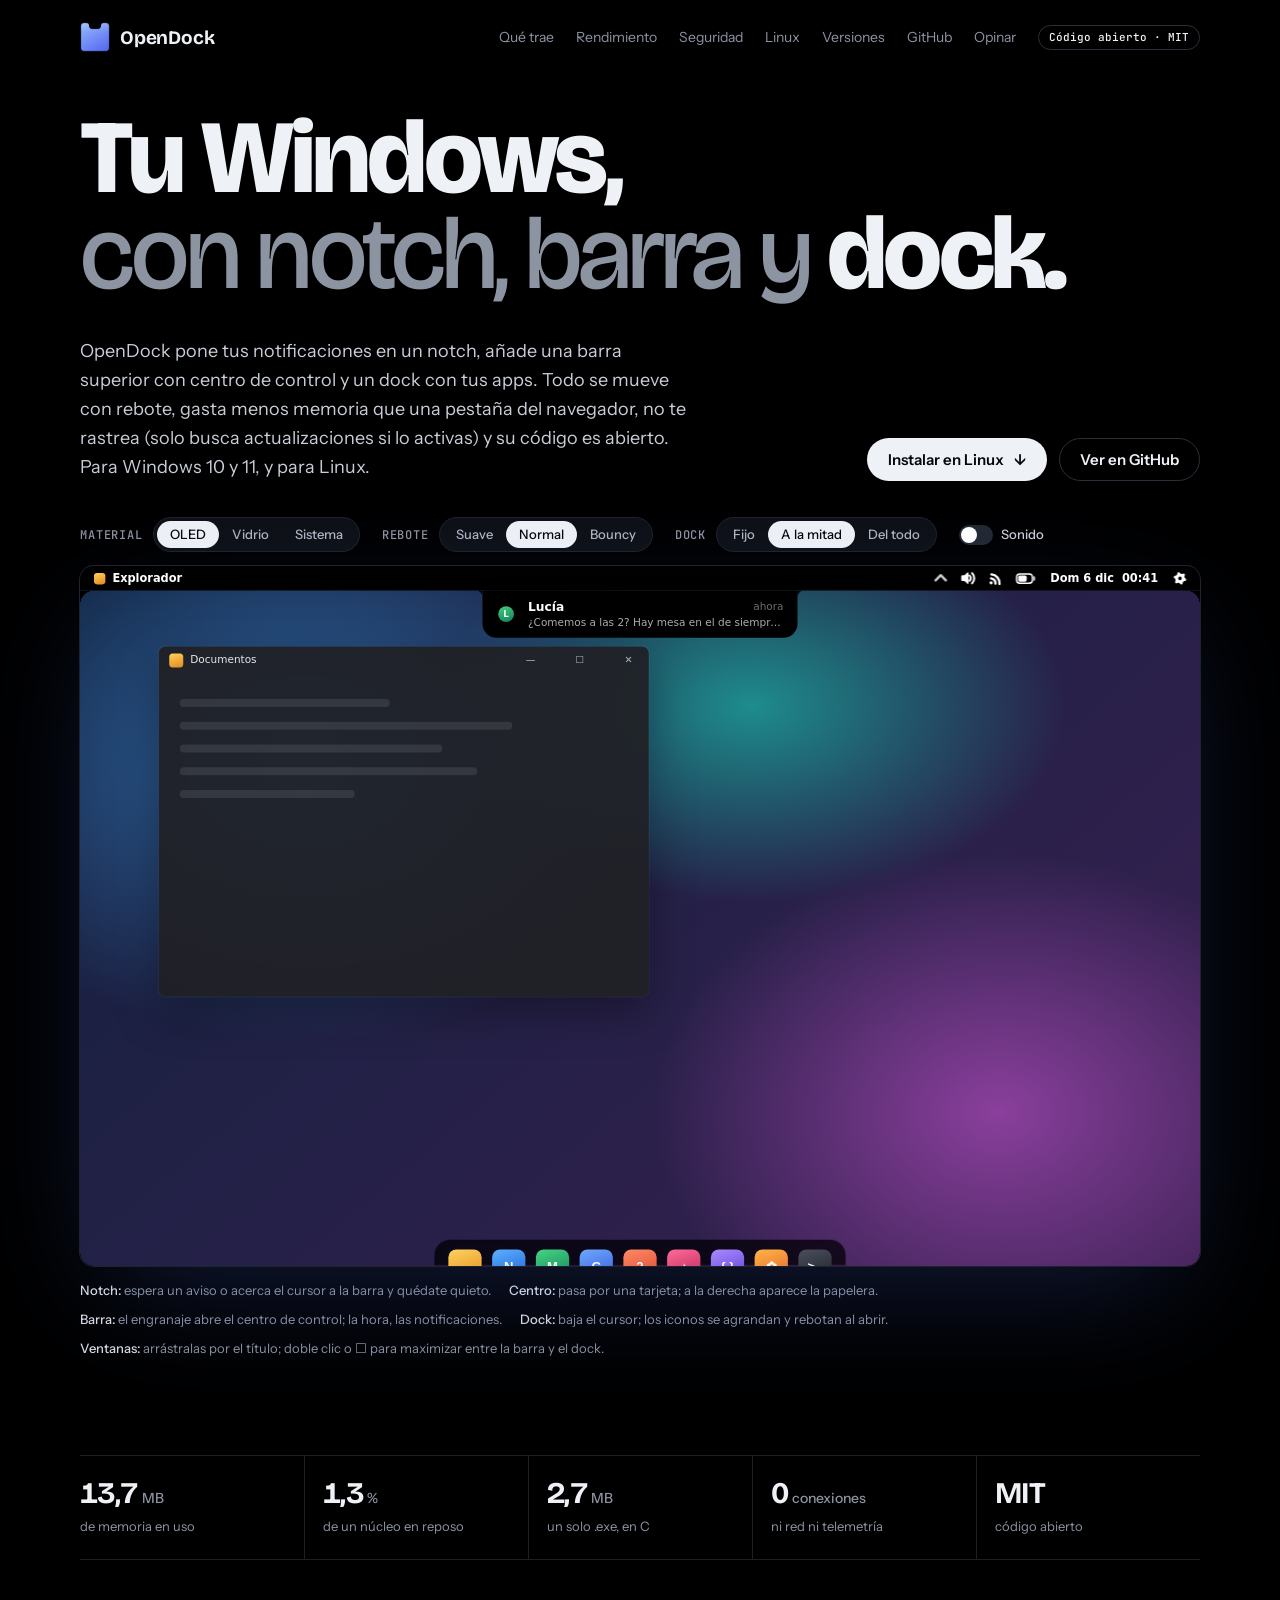
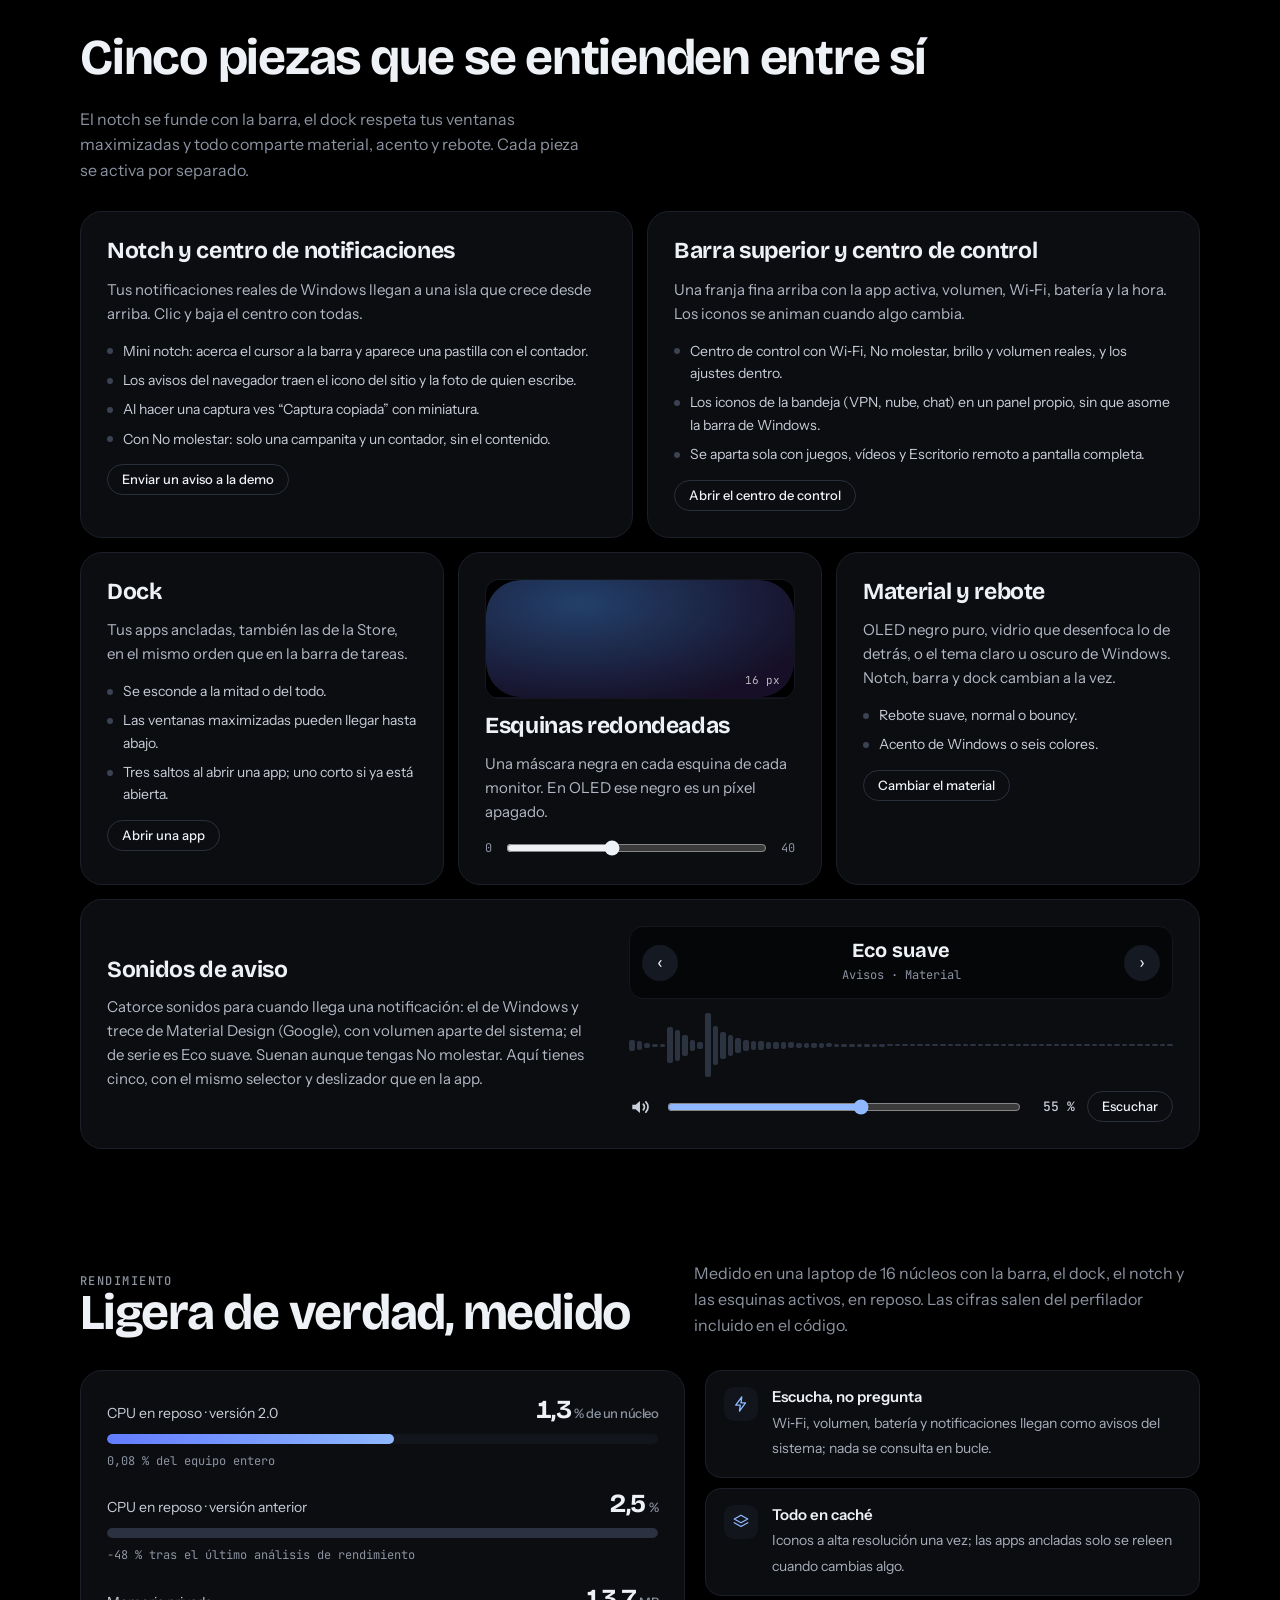
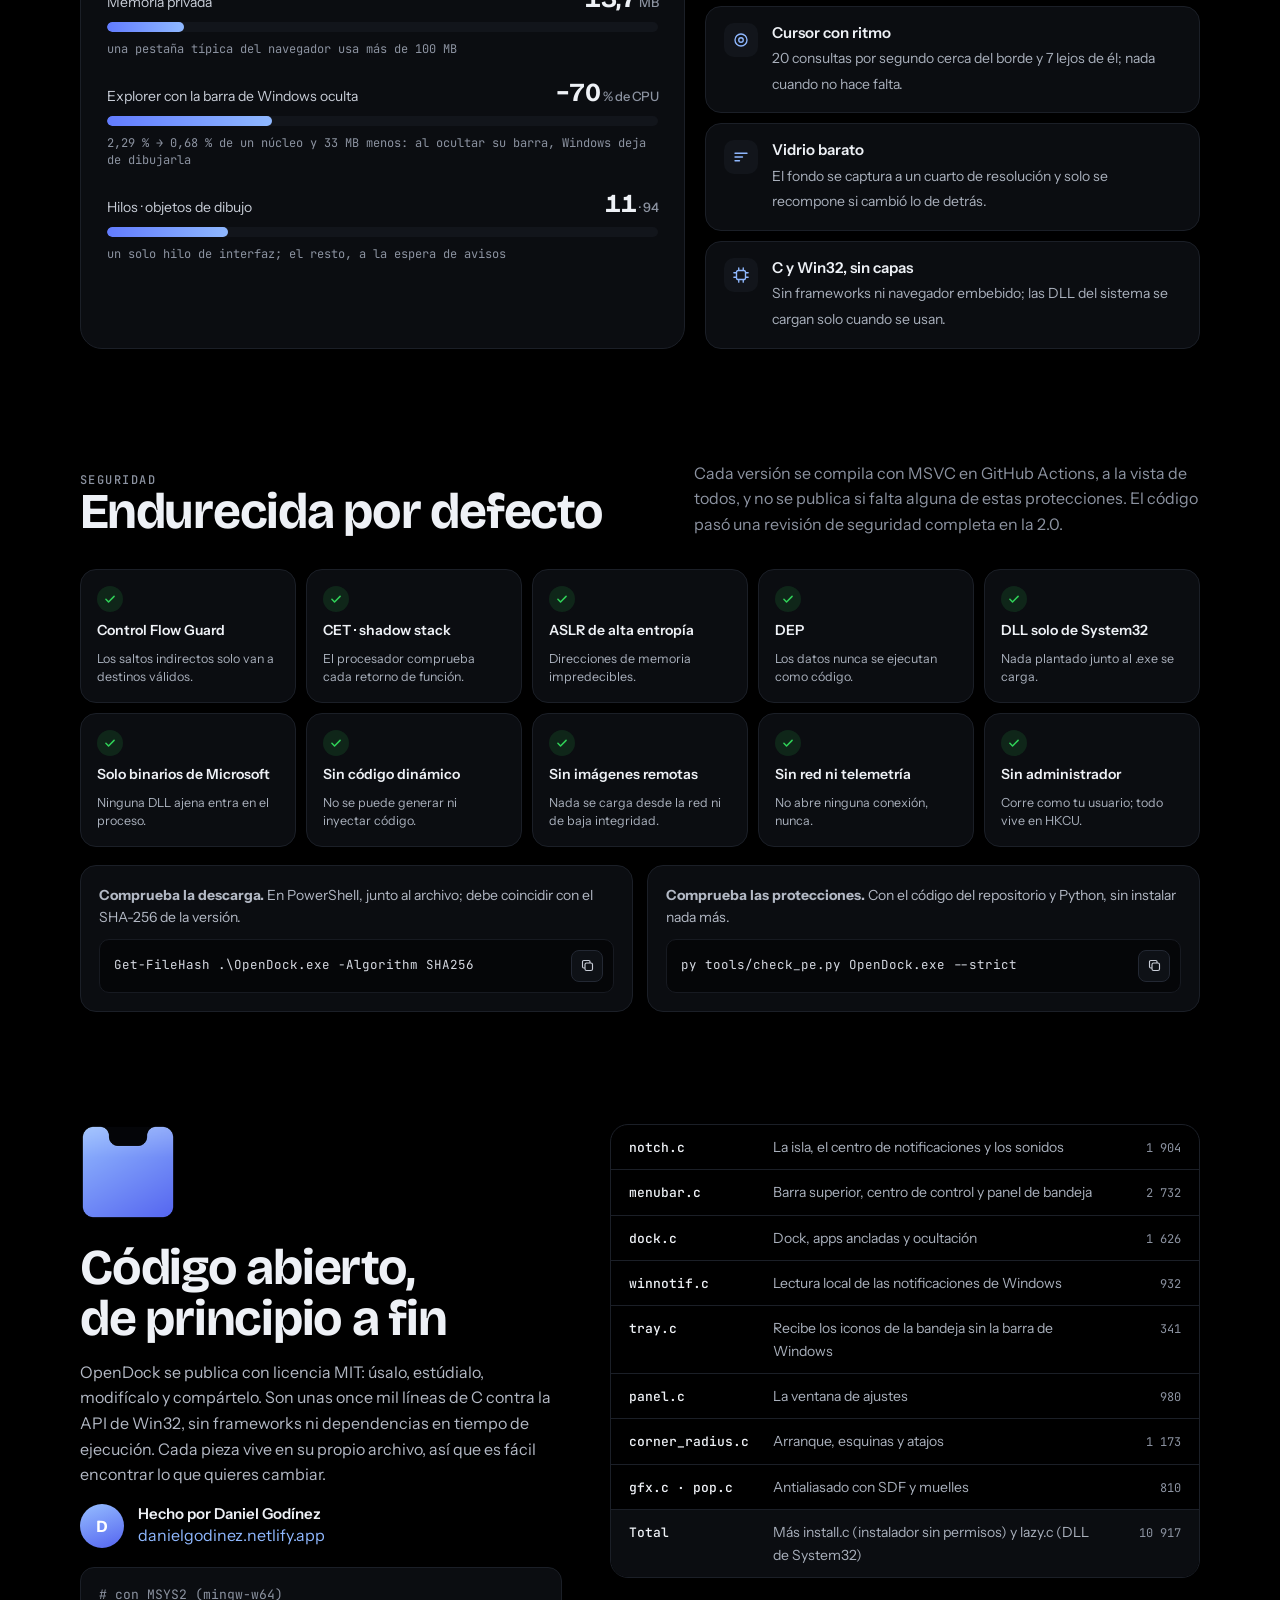
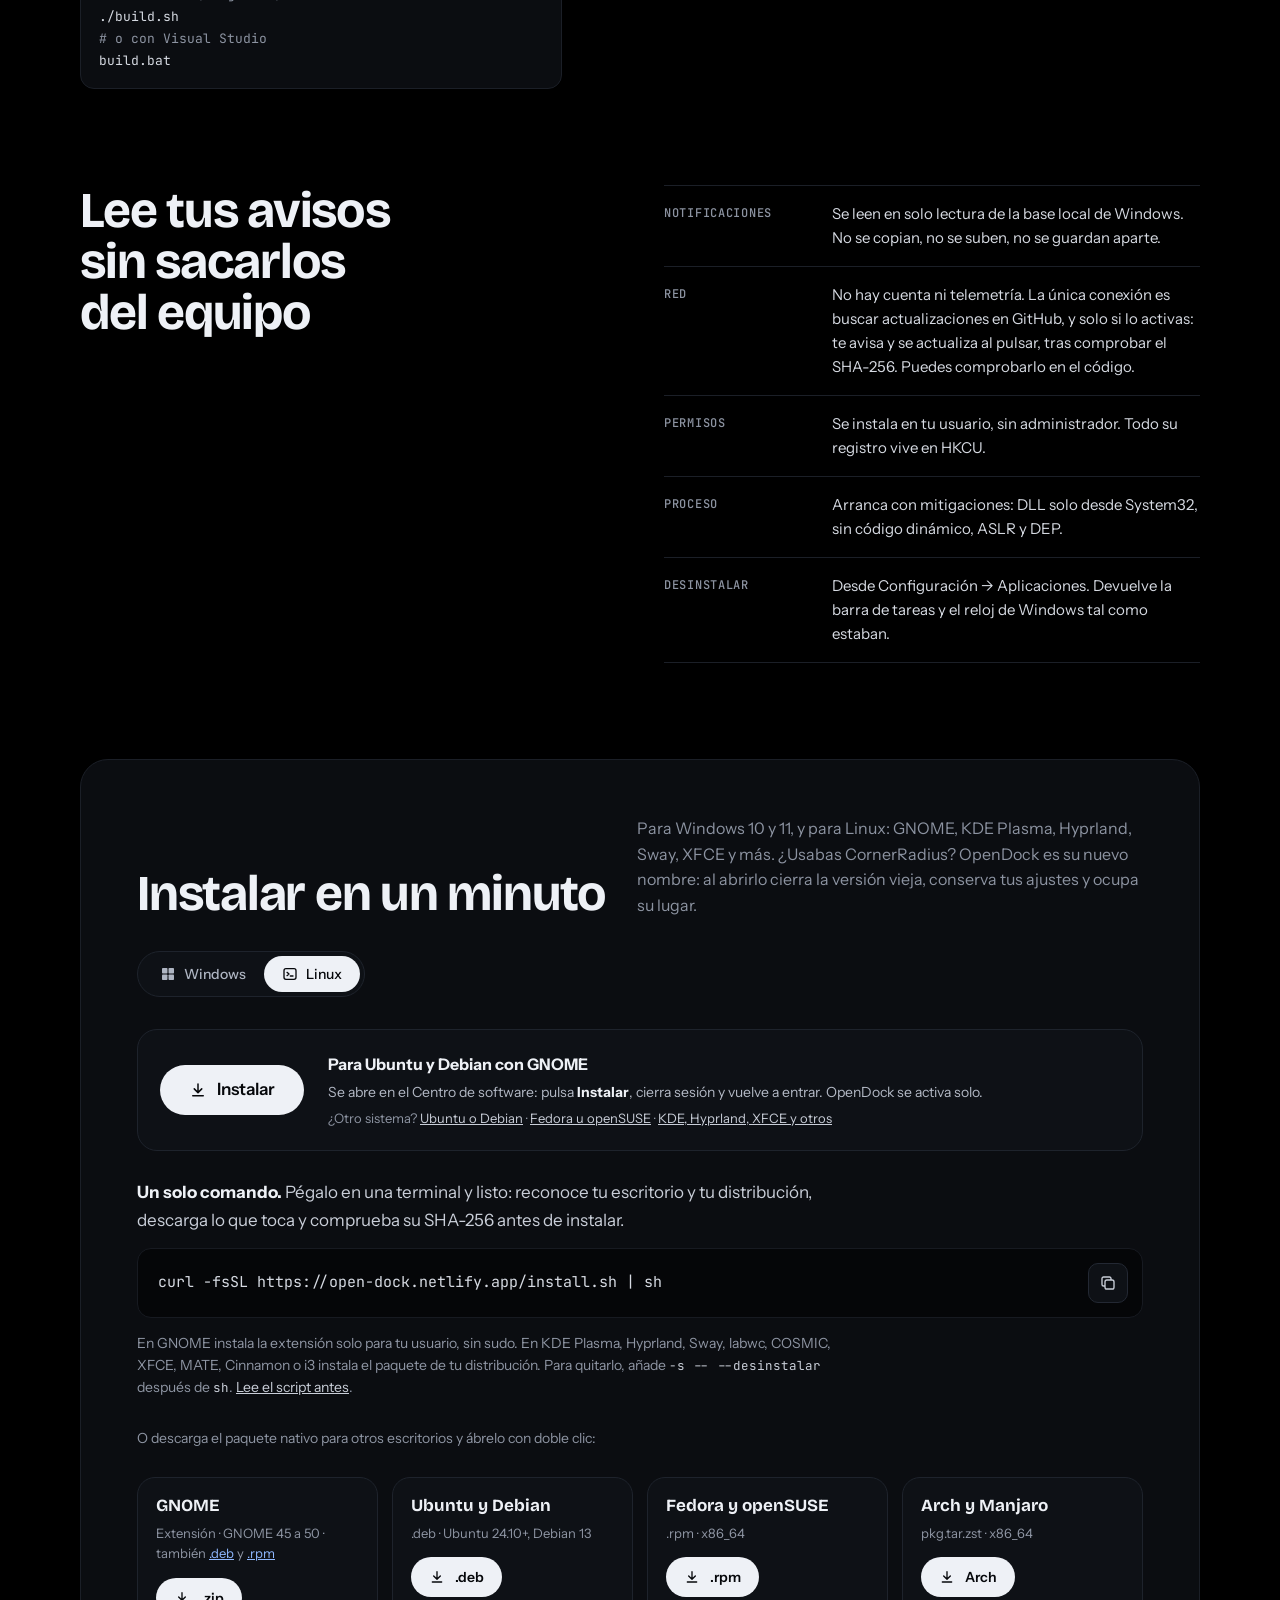
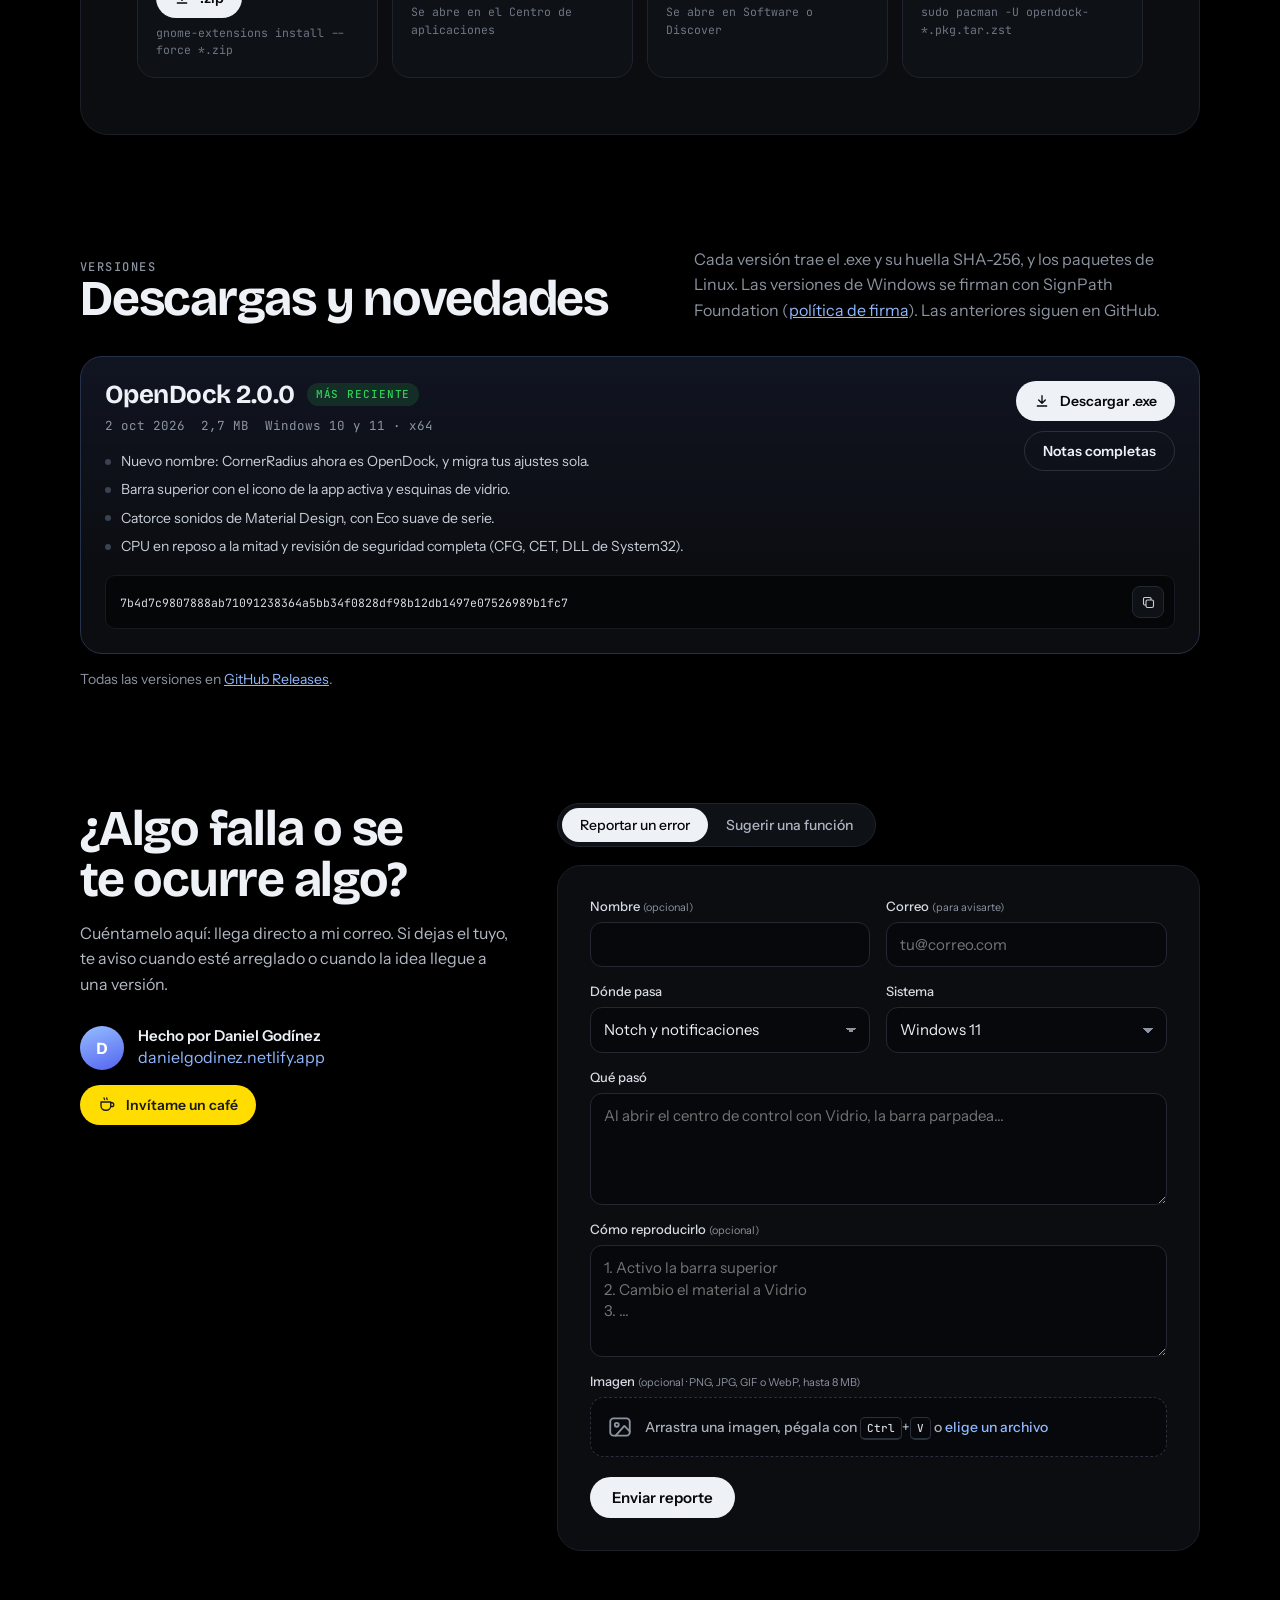
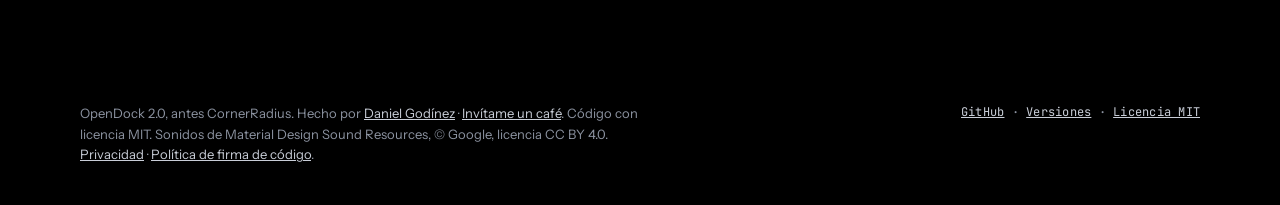
==== commit cea9cdf0: "Web y README: la privacidad dice que solo busca actualizaciones si lo activas Co-Authored-By: Claude" ====
--- a/docs/index.html
+++ b/docs/index.html
@@ -4,14 +4,14 @@
 <meta charset="utf-8">
 <meta name="viewport" content="width=device-width, initial-scale=1, viewport-fit=cover">
 <title>OpenDock — notch, barra superior y dock para Windows y Linux</title>
-<meta name="description" content="OpenDock pone tus notificaciones en un notch y añade una barra superior con centro de control y un dock a Windows 10 y 11 y a Linux. Código abierto, sin red, menos de 15 MB de memoria.">
+<meta name="description" content="OpenDock pone tus notificaciones en un notch y añade una barra superior con centro de control y un dock a Windows 10 y 11 y a Linux. Código abierto, sin telemetría, menos de 15 MB de memoria.">
 <meta name="theme-color" content="#000000">
 <link rel="canonical" href="https://open-dock.netlify.app/">
 <link rel="icon" type="image/png" href="assets/favicon.png">
 <link rel="apple-touch-icon" href="assets/apple-touch-icon.png">
 <meta property="og:type" content="website">
 <meta property="og:title" content="OpenDock">
-<meta property="og:description" content="OpenDock pone tus notificaciones en un notch y añade una barra superior con centro de control y un dock a Windows 10 y 11 y a Linux. Código abierto, sin red, menos de 15 MB de memoria.">
+<meta property="og:description" content="OpenDock pone tus notificaciones en un notch y añade una barra superior con centro de control y un dock a Windows 10 y 11 y a Linux. Código abierto, sin telemetría, menos de 15 MB de memoria.">
 <meta property="og:url" content="https://open-dock.netlify.app/">
 <meta property="og:image" content="https://open-dock.netlify.app/assets/og.png">
 <meta name="twitter:card" content="summary_large_image">
@@ -40,7 +40,7 @@
   <section class="hero">
     <h1><span class="ln">Tu Windows,</span><br><span class="ln soft">con notch, barra y</span> <span class="ln">dock.</span></h1>
     <div class="hero-copy">
-      <p class="lede">OpenDock pone tus notificaciones en un notch, añade una barra superior con centro de control y un dock con tus apps. Todo se mueve con rebote, gasta menos memoria que una pestaña del navegador, no se conecta a internet y su código es abierto. Para Windows 10 y 11, y para Linux.</p>
+      <p class="lede">OpenDock pone tus notificaciones en un notch, añade una barra superior con centro de control y un dock con tus apps. Todo se mueve con rebote, gasta menos memoria que una pestaña del navegador, no te rastrea (solo busca actualizaciones si lo activas) y su código es abierto. Para Windows 10 y 11, y para Linux.</p>
       <div class="cta-row">
         <a class="btn btn-primary" href="#instalar">Instalar OpenDock <span class="arr">↓</span></a>
         <a class="btn btn-ghost" href="https://github.com/JosueGM24/OpenDock">Ver en GitHub</a>
@@ -229,7 +229,7 @@
     <h2>Lee tus avisos sin sacarlos del equipo</h2>
     <dl class="facts">
       <div class="fact"><dt>Notificaciones</dt><dd>Se leen en solo lectura de la base local de Windows. No se copian, no se suben, no se guardan aparte.</dd></div>
-      <div class="fact"><dt>Red</dt><dd>OpenDock no abre ninguna conexión. No hay cuenta, ni actualizaciones automáticas, ni telemetría. Puedes comprobarlo en el código.</dd></div>
+      <div class="fact"><dt>Red</dt><dd>No hay cuenta ni telemetría. La única conexión es buscar actualizaciones en GitHub, y solo si lo activas: te avisa y se actualiza al pulsar, tras comprobar el SHA-256. Puedes comprobarlo en el código.</dd></div>
       <div class="fact"><dt>Permisos</dt><dd>Se instala en tu usuario, sin administrador. Todo su registro vive en HKCU.</dd></div>
       <div class="fact"><dt>Proceso</dt><dd>Arranca con mitigaciones: DLL solo desde System32, sin código dinámico, ASLR y DEP.</dd></div>
       <div class="fact"><dt>Desinstalar</dt><dd>Desde Configuración → Aplicaciones. Devuelve la barra de tareas y el reloj de Windows tal como estaban.</dd></div>
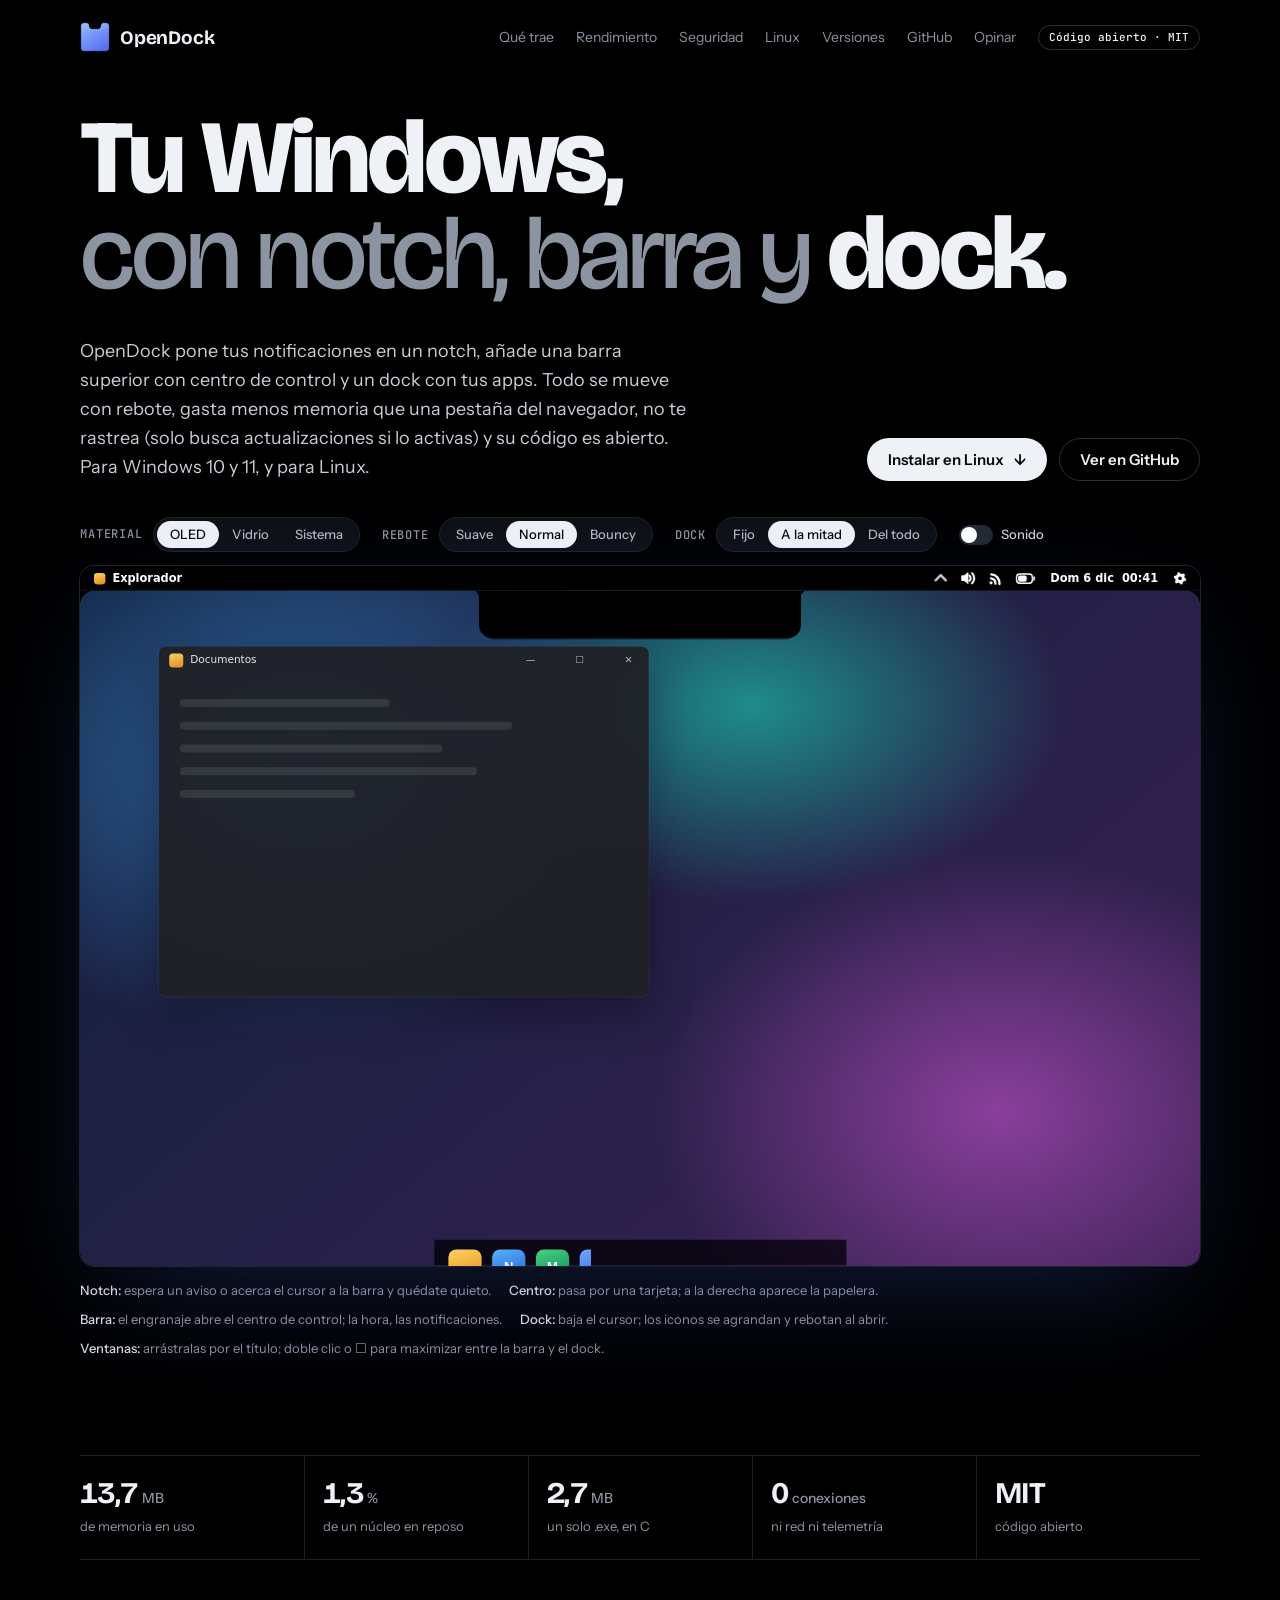
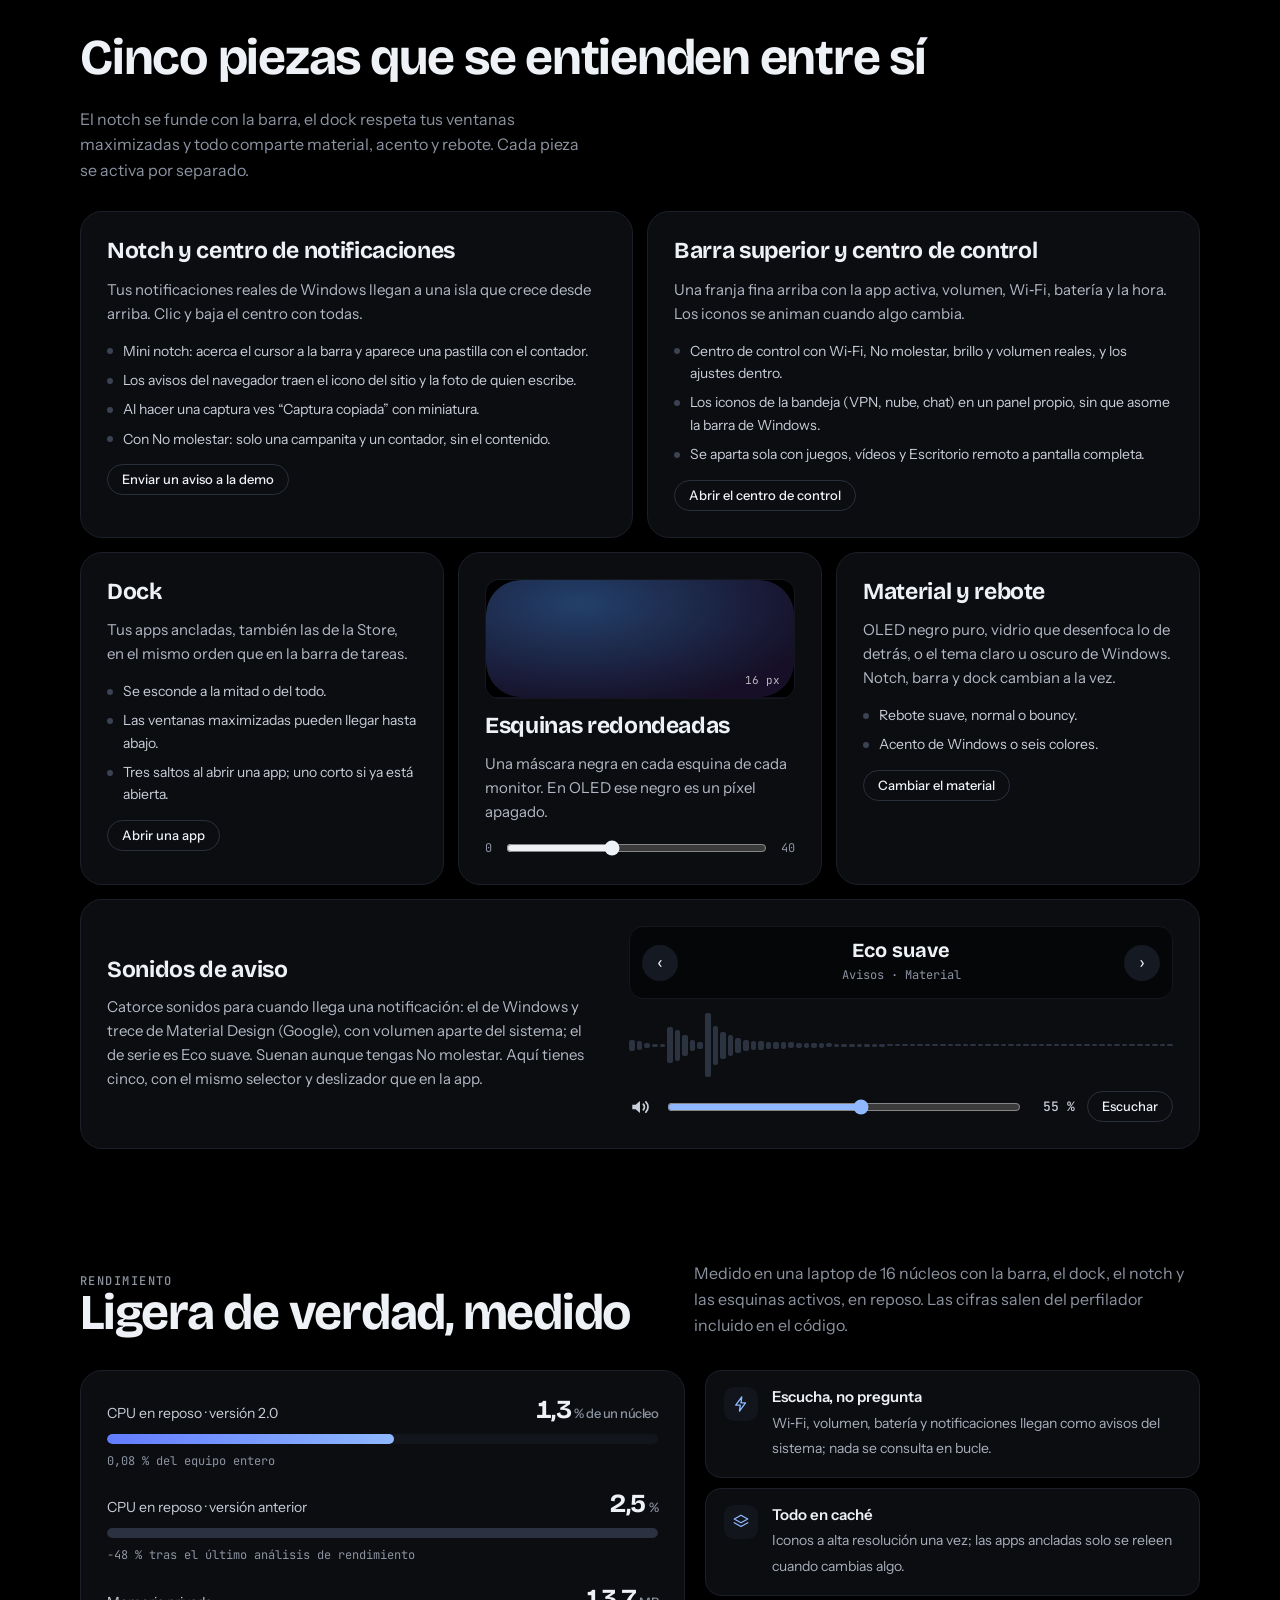
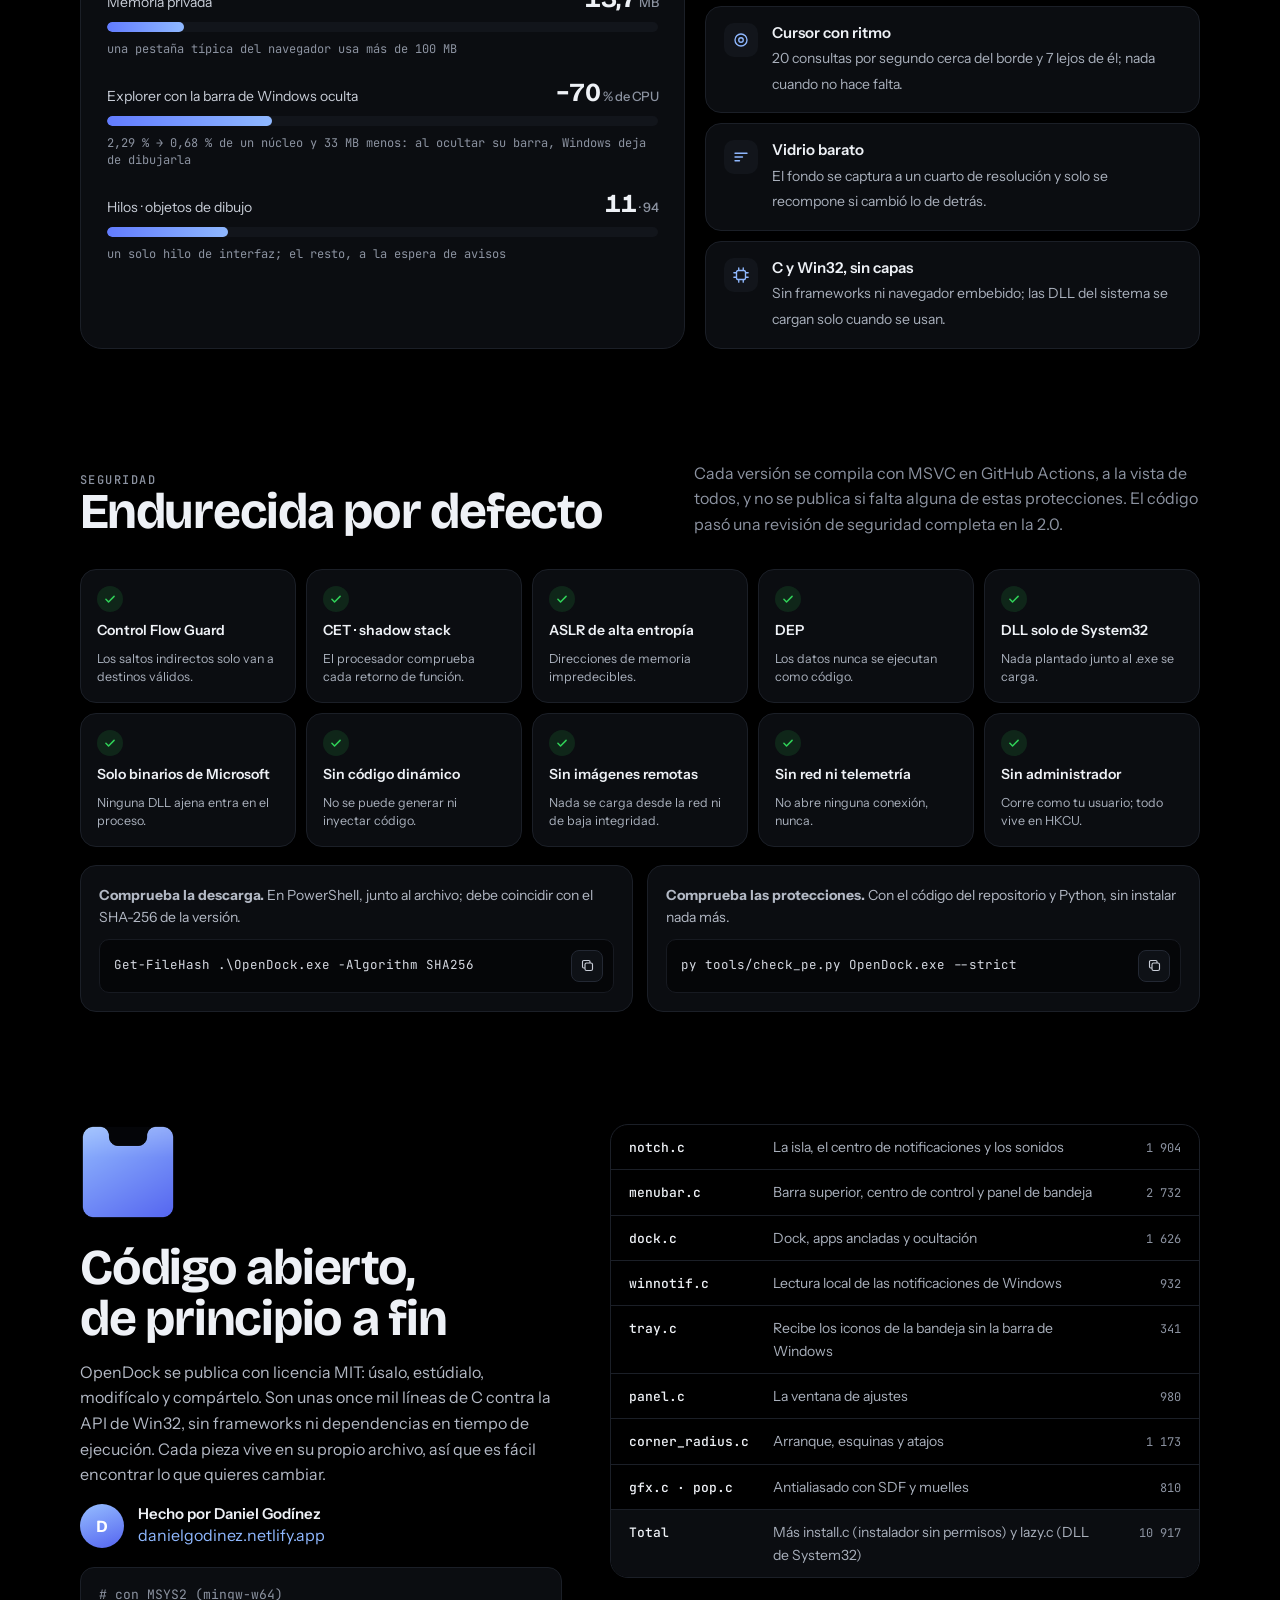
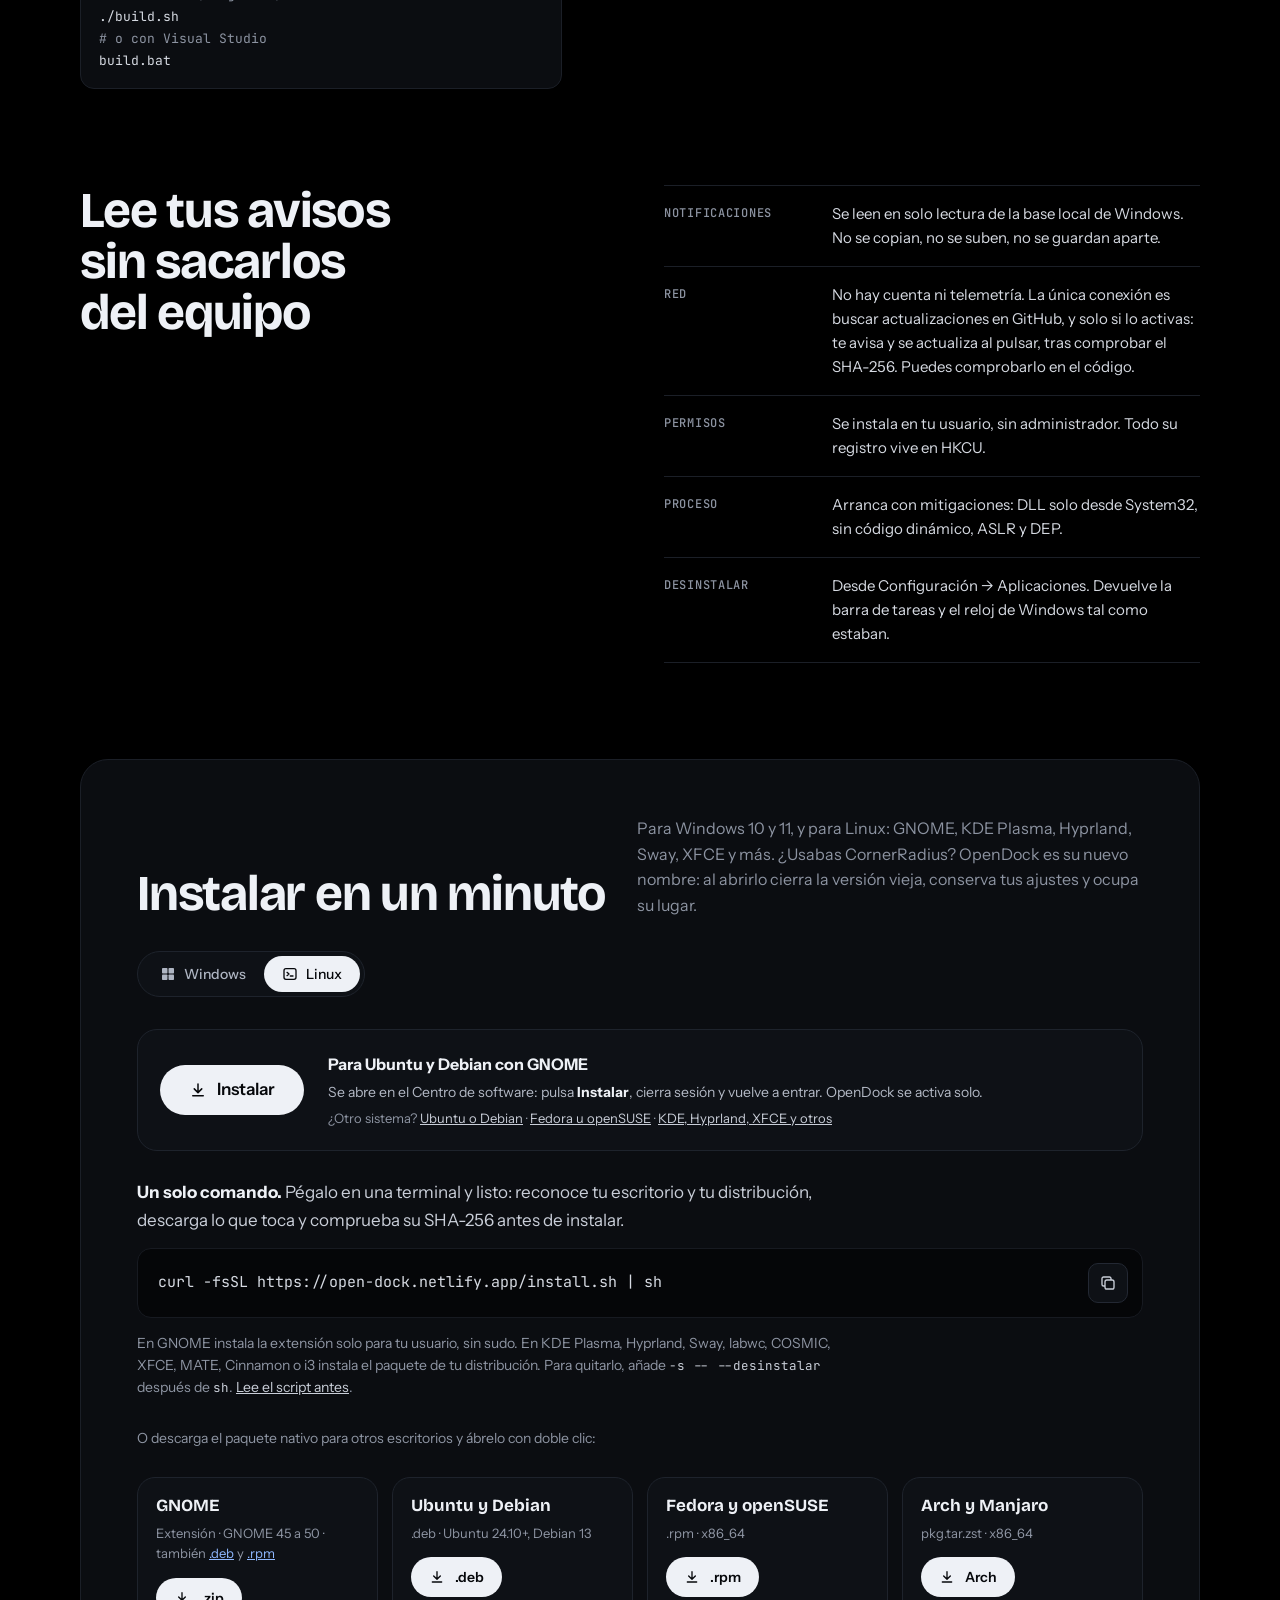
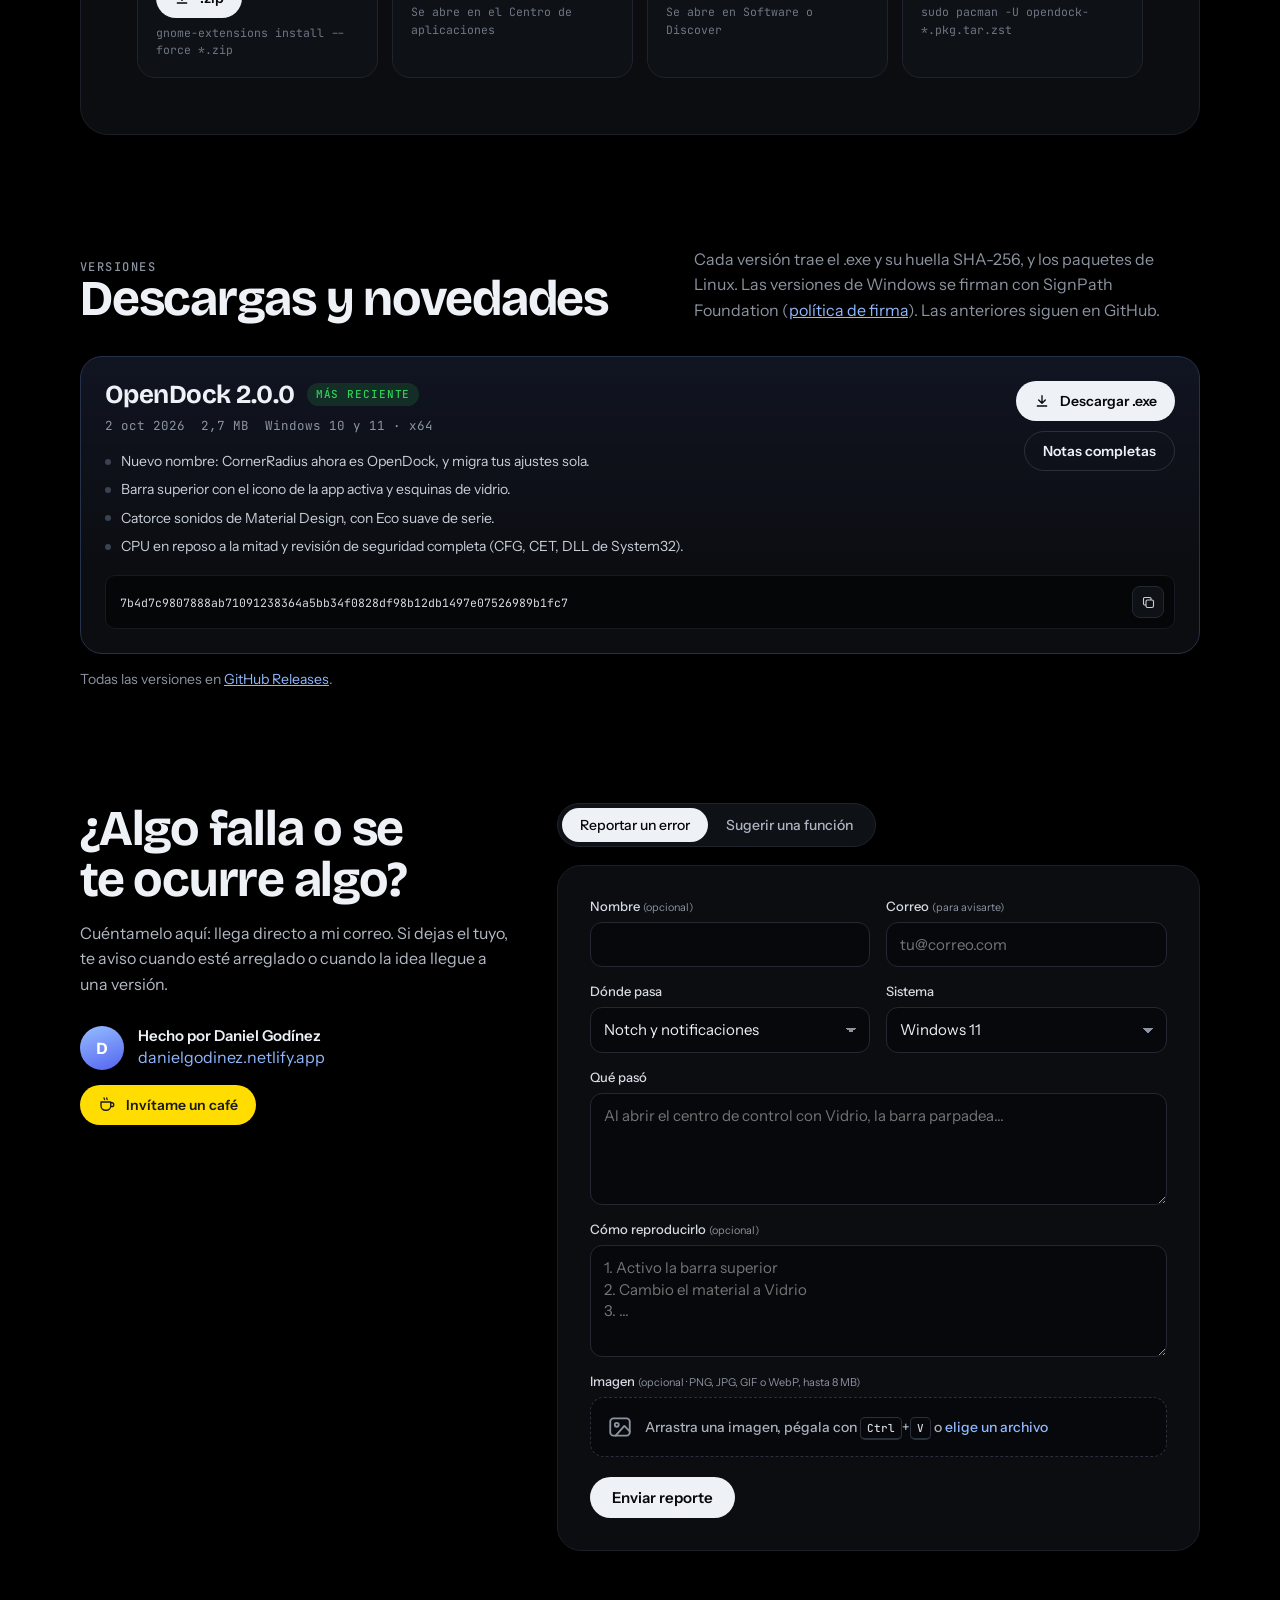
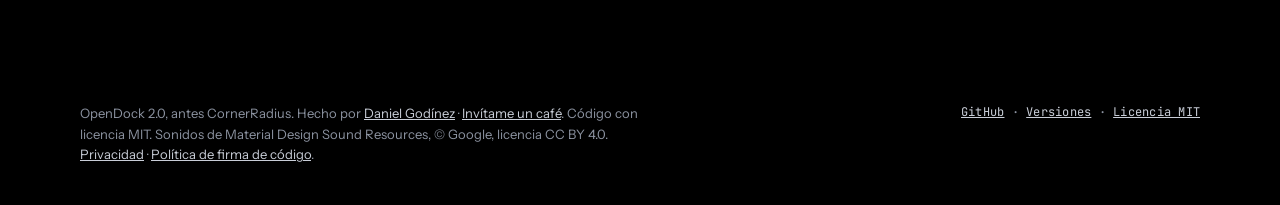
==== commit deffafeb: "Versión 2.3.0 Co-Authored-By: Claude Opus 5.5 <noreply@anthropic.com>" ====
--- a/docs/index.html
+++ b/docs/index.html
@@ -328,7 +328,7 @@
       </div>
       <div class="fcard" role="tabpanel" id="panelBug" aria-labelledby="tabBug">
         <form name="reportar-error" method="POST" action="/gracias.html" enctype="multipart/form-data" data-netlify="true" netlify-honeypot="bot-field" novalidate>
-          <input type="hidden" name="form-name" value="reportar-error"><input type="hidden" name="version" value="OpenDock 2.2.2">
+          <input type="hidden" name="form-name" value="reportar-error"><input type="hidden" name="version" value="OpenDock 2.3.0">
           <p class="hp"><label>No llenes esto: <input name="bot-field" tabindex="-1" autocomplete="off"></label></p>
           <div class="fgrid">
             <div class="field"><label for="bName">Nombre <small>(opcional)</small></label><input id="bName" name="nombre" autocomplete="name"></div>
@@ -349,7 +349,7 @@
       </div>
       <div class="fcard" role="tabpanel" id="panelIdea" aria-labelledby="tabIdea" hidden>
         <form name="sugerir-funcion" method="POST" action="/gracias.html" enctype="multipart/form-data" data-netlify="true" netlify-honeypot="bot-field" novalidate>
-          <input type="hidden" name="form-name" value="sugerir-funcion"><input type="hidden" name="version" value="OpenDock 2.2.2">
+          <input type="hidden" name="form-name" value="sugerir-funcion"><input type="hidden" name="version" value="OpenDock 2.3.0">
           <p class="hp"><label>No llenes esto: <input name="bot-field" tabindex="-1" autocomplete="off"></label></p>
           <div class="fgrid">
             <div class="field"><label for="iName">Nombre <small>(opcional)</small></label><input id="iName" name="nombre" autocomplete="name"></div>
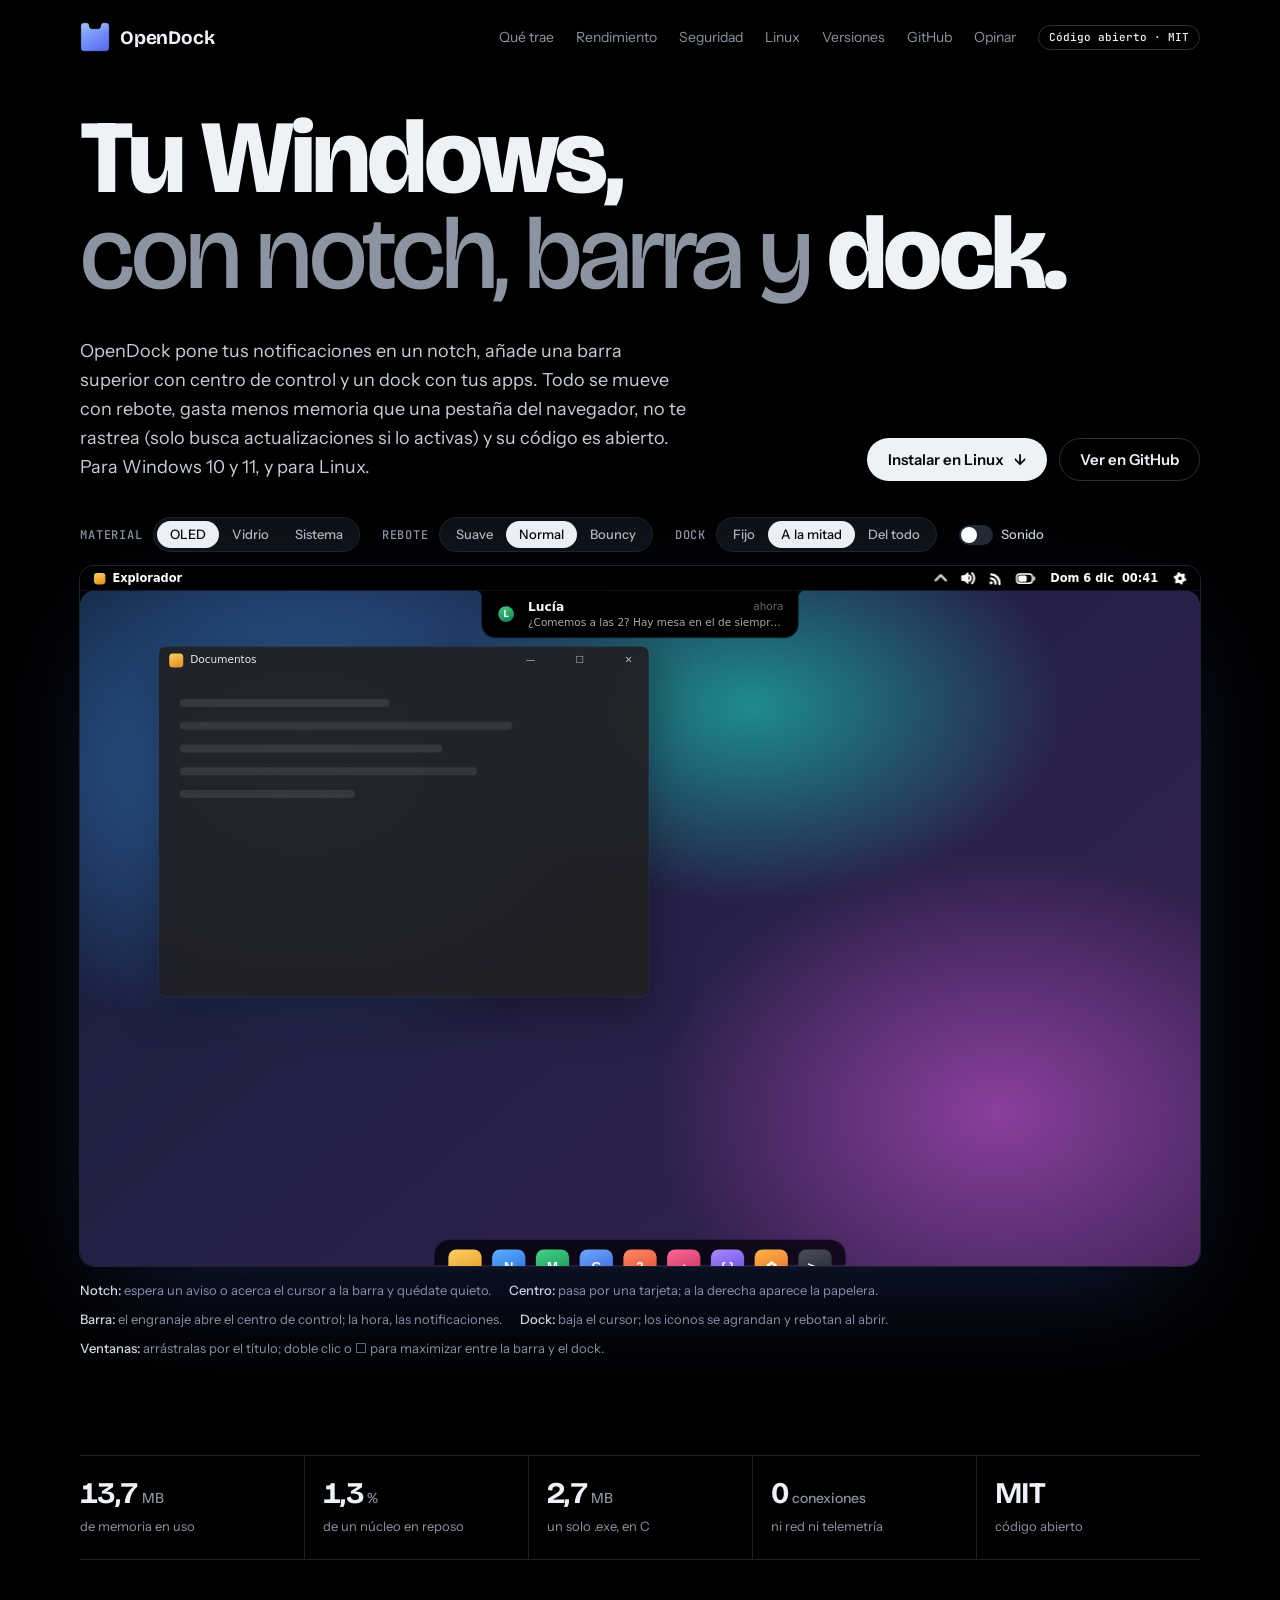
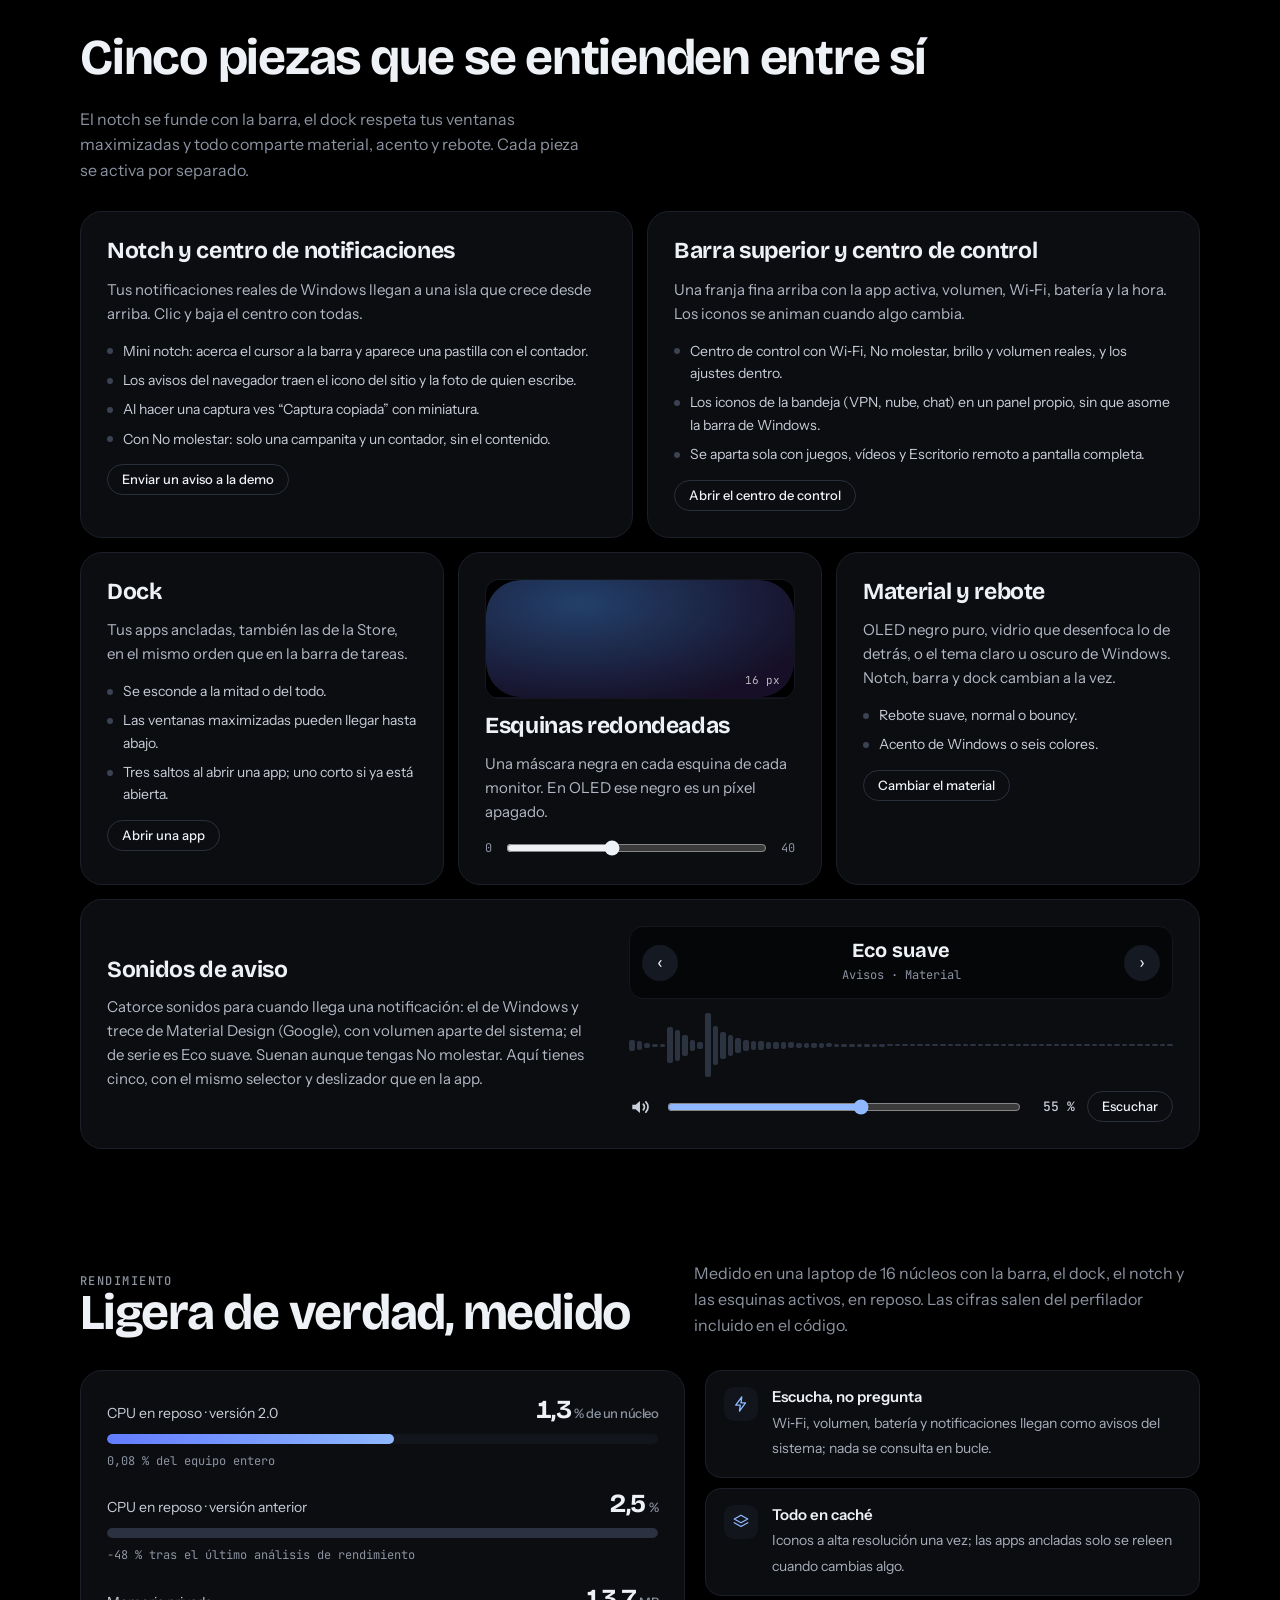
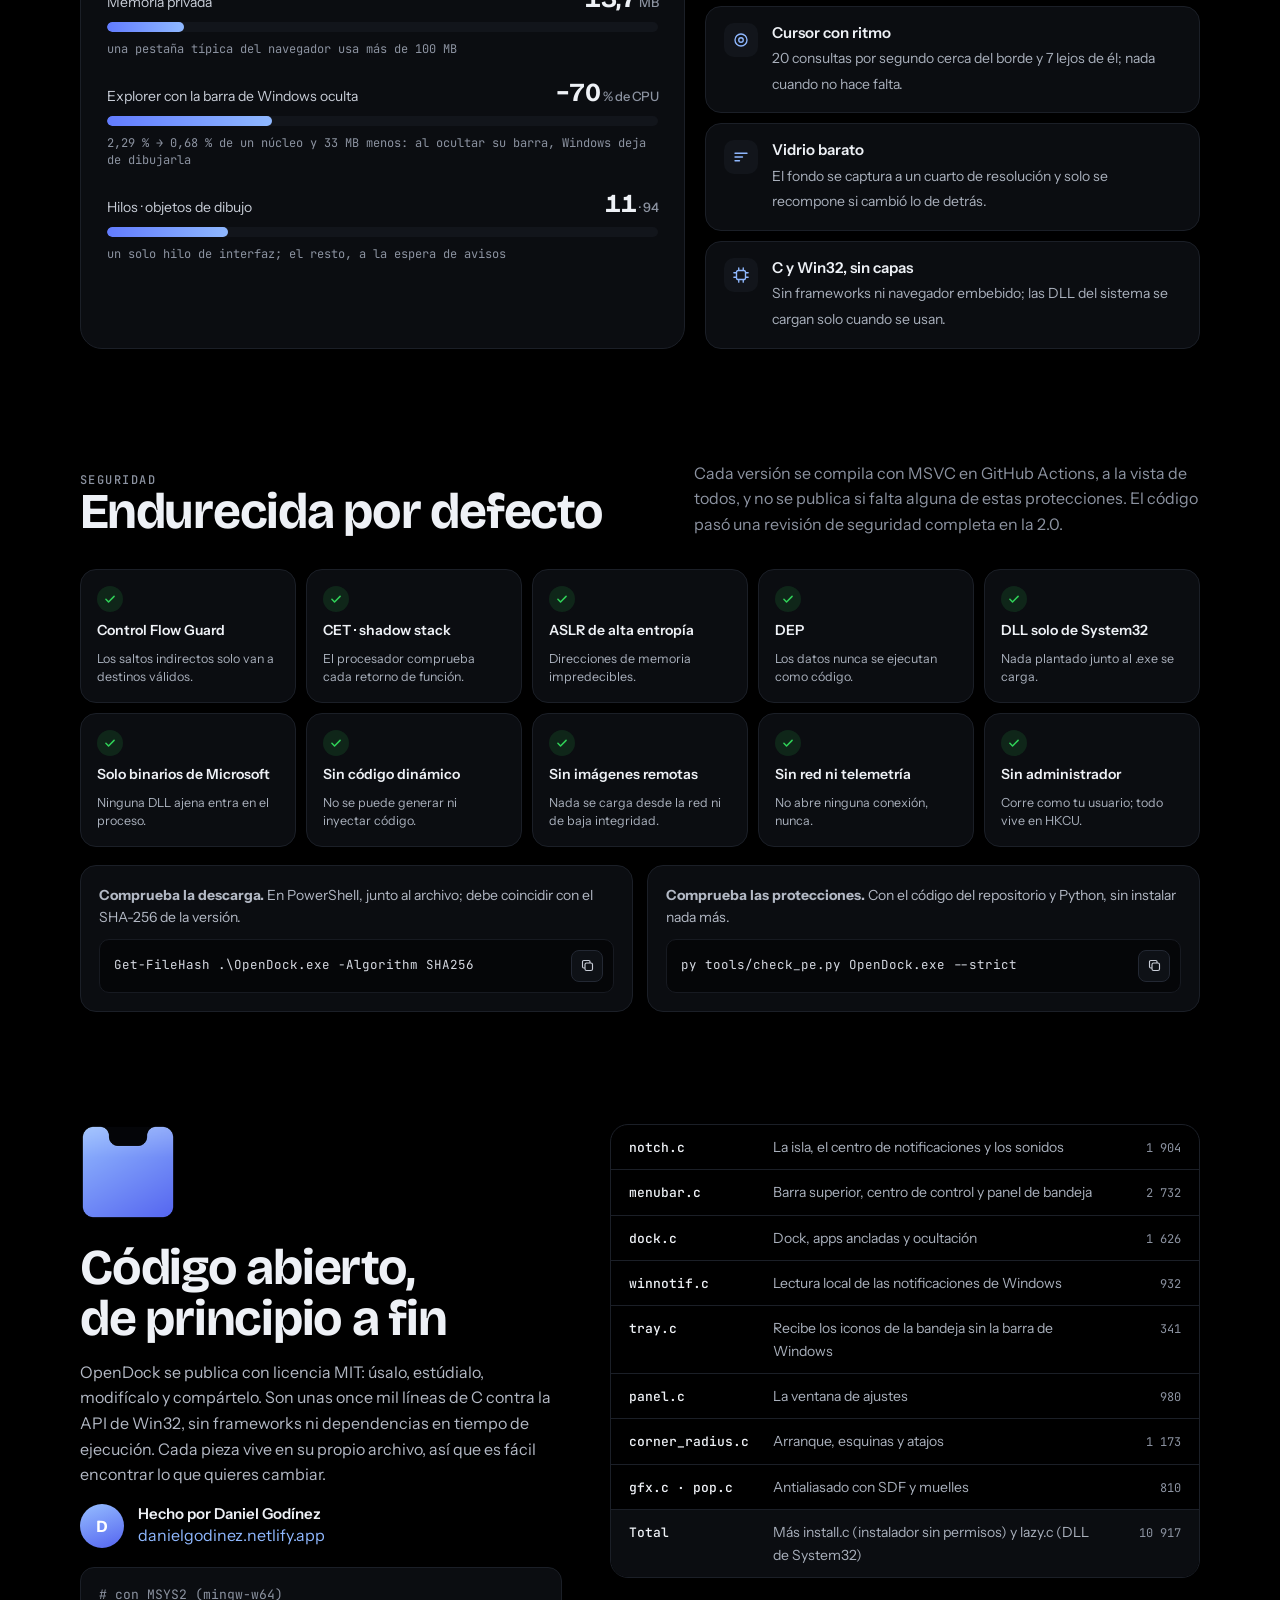
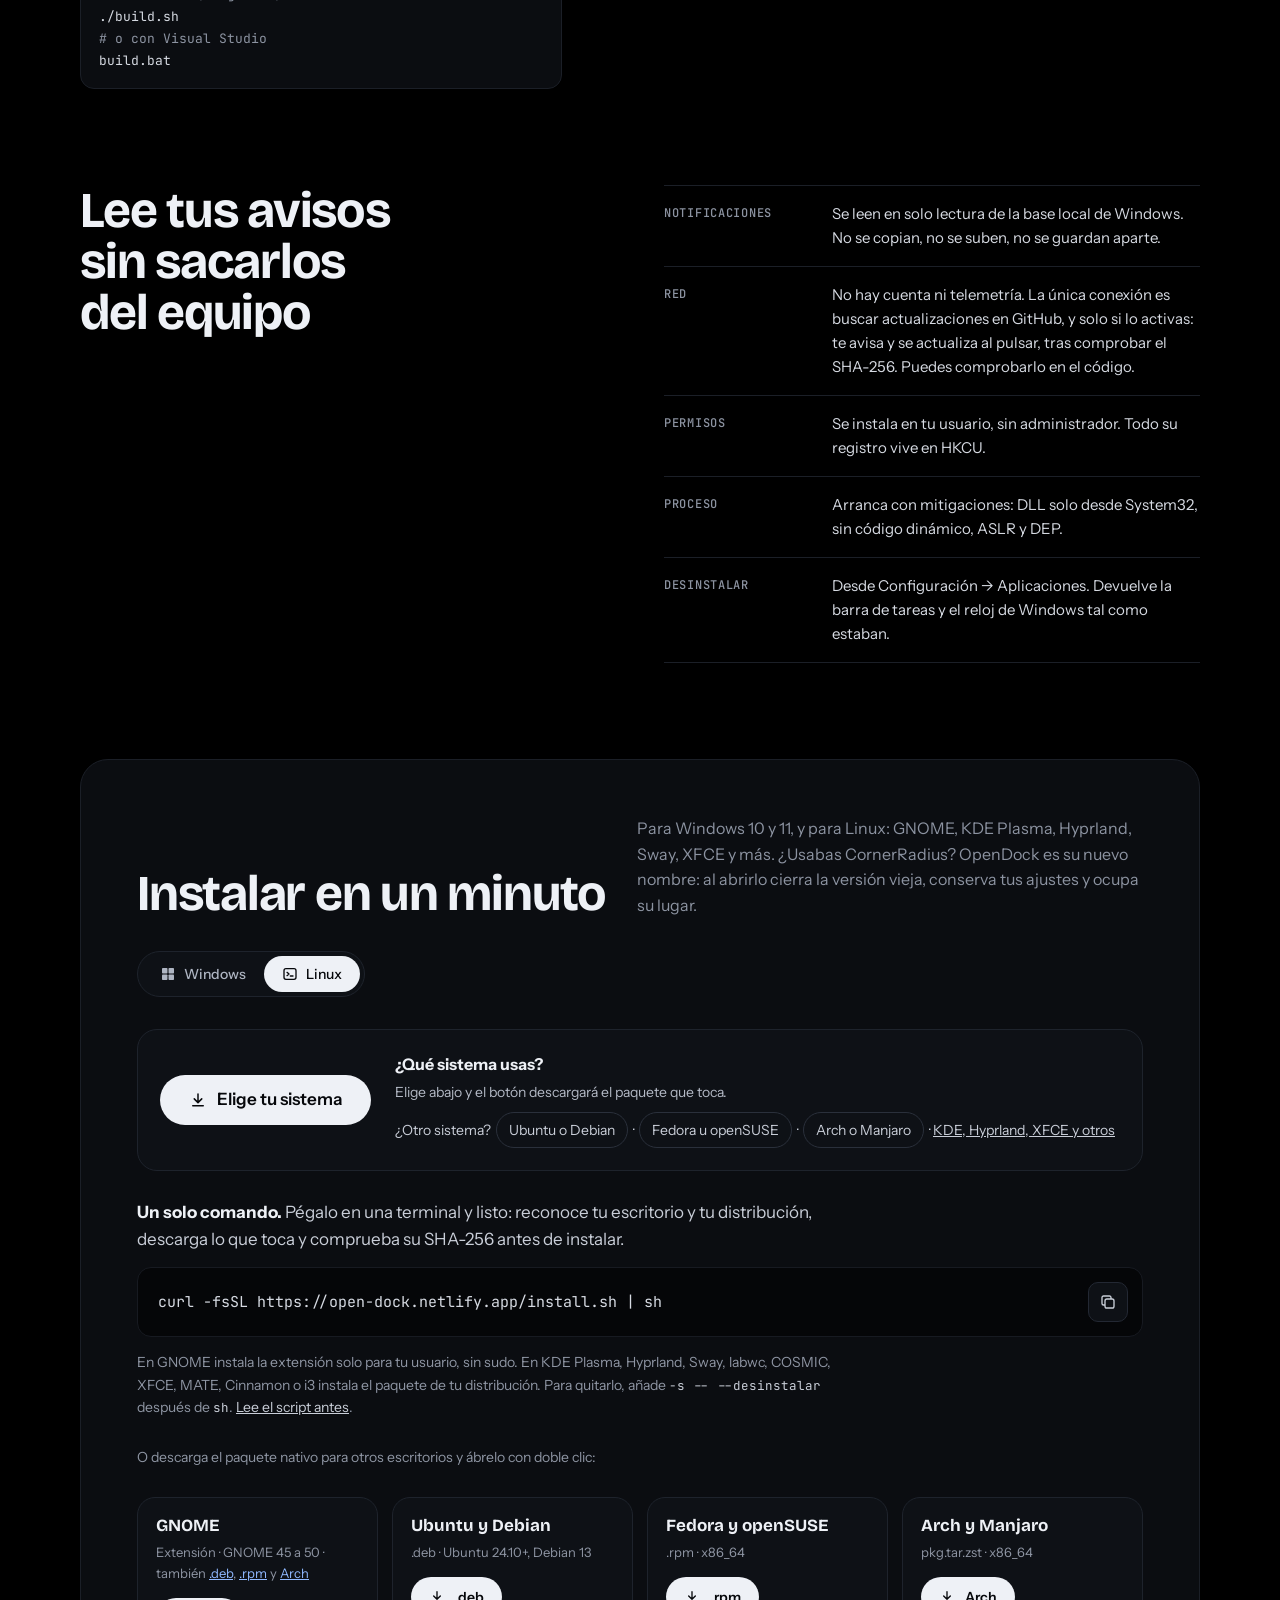
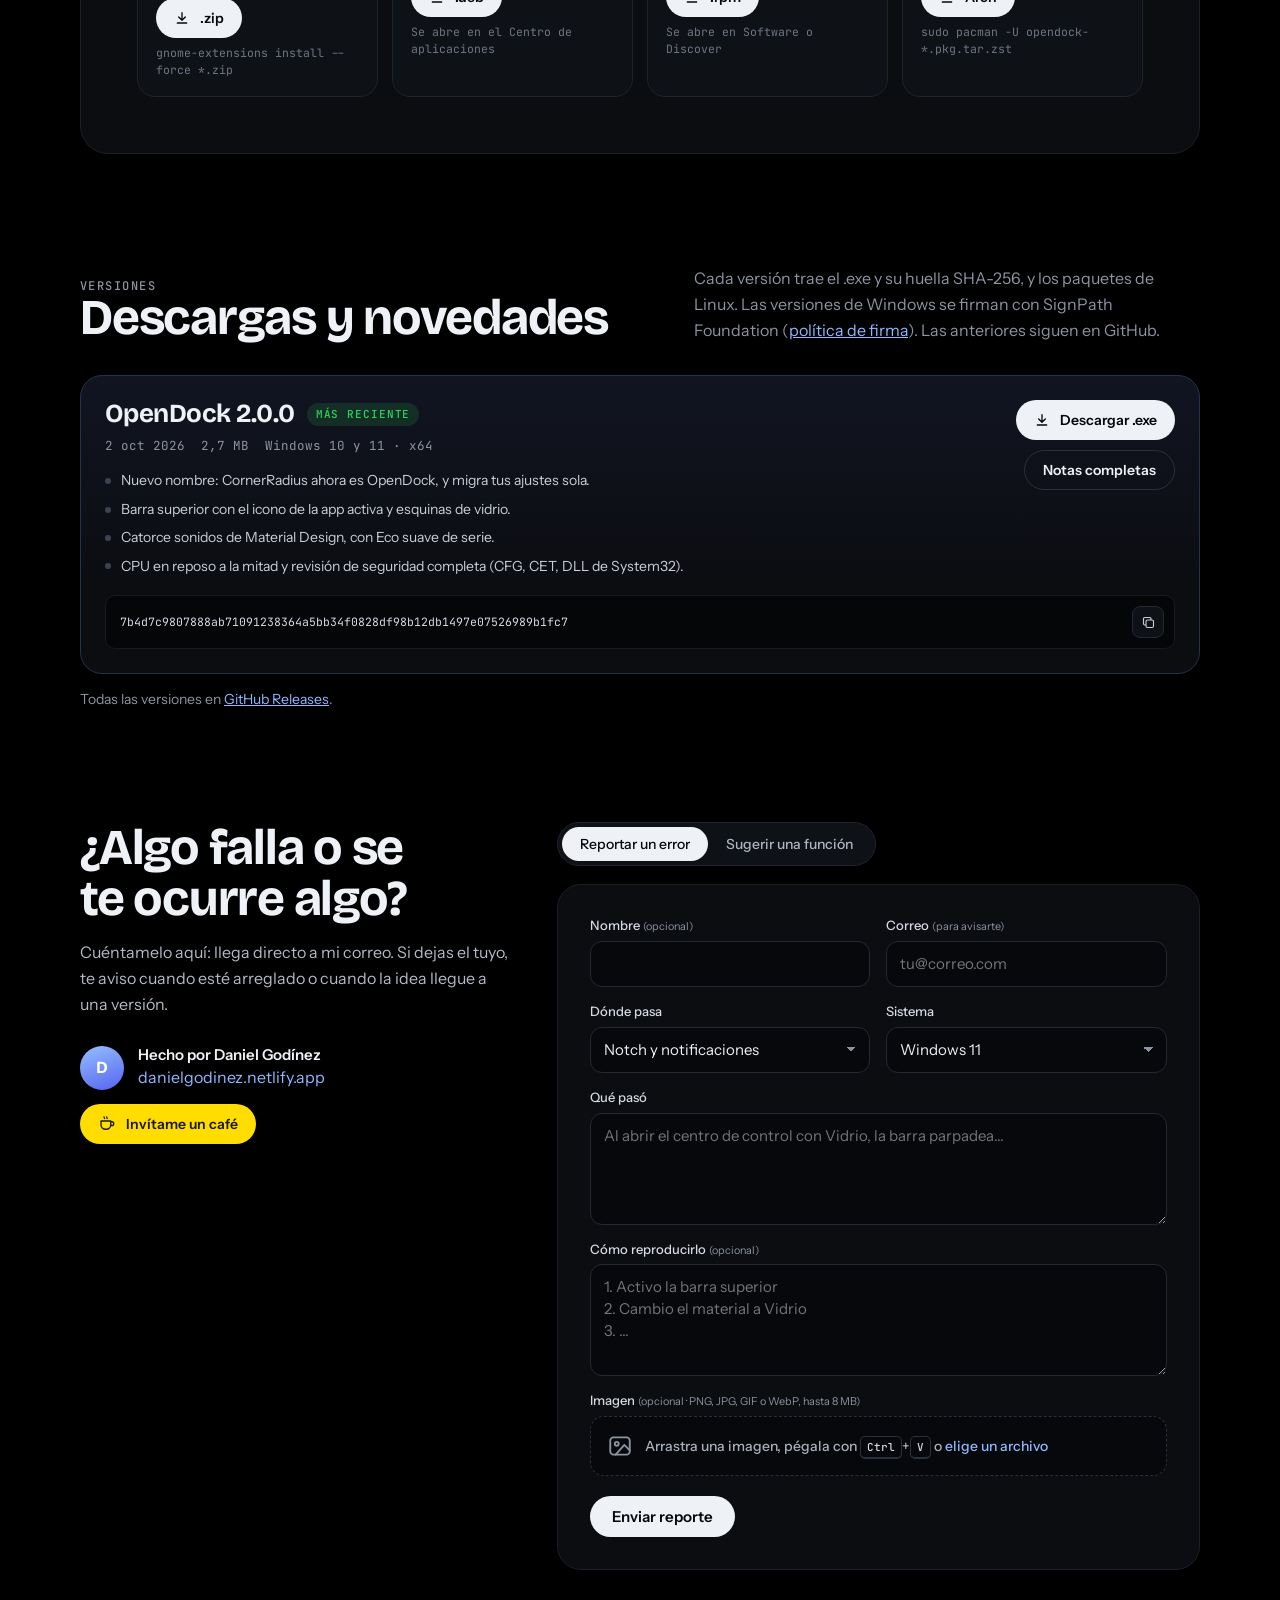
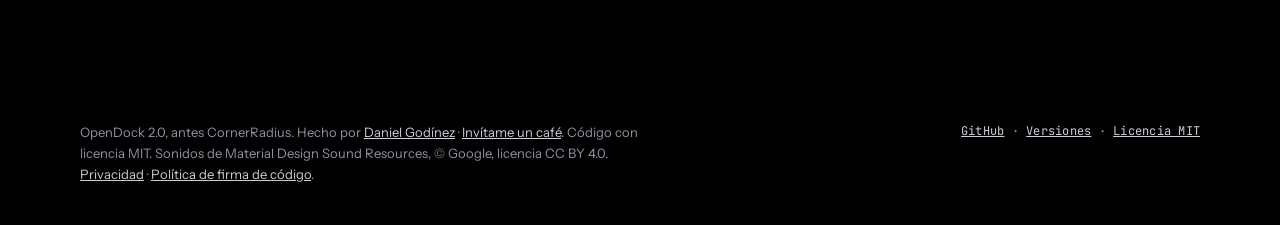
==== commit d1435533: "Linux: paquete de GNOME para Arch y Manjaro, y el botón ya no da un .deb a ciegas - opendock-gnome-a" ====
--- a/docs/index.html
+++ b/docs/index.html
@@ -19,7 +19,7 @@
 <link rel="preconnect" href="https://fonts.gstatic.com" crossorigin>
 <link rel="stylesheet" href="https://fonts.googleapis.com/css2?family=Bricolage+Grotesque:opsz,wght@12..96,500;12..96,700;12..96,800&family=Instrument+Sans:wght@400;500;600&family=JetBrains+Mono:wght@400;500&display=swap">
 <script>document.documentElement.classList.add('js')</script>
-<link rel="stylesheet" href="assets/site.css?v=da499543c0">
+<link rel="stylesheet" href="assets/site.css?v=3fef8a663c">
 </head>
 <body>
 <div class="wrap">
@@ -261,11 +261,11 @@
     </div>
     <div class="ospanel" role="tabpanel" id="panelLin" aria-labelledby="tabLin" hidden>
       <div class="lininst">
-        <a class="btn btn-primary linbtn" id="linBtn" href="https://github.com/JosueGM24/OpenDock/releases/latest/download/opendock-gnome.deb" data-deb="https://github.com/JosueGM24/OpenDock/releases/latest/download/opendock-gnome.deb" data-rpm="https://github.com/JosueGM24/OpenDock/releases/latest/download/opendock-gnome.rpm"><svg viewBox="0 0 24 24" fill="none" stroke="currentColor" stroke-width="2" stroke-linecap="round" stroke-linejoin="round" aria-hidden="true"><path d="M12 4v11M7 10.5l5 5 5-5M5 19.5h14"/></svg>Instalar</a>
+        <a class="btn btn-primary linbtn" id="linBtn" href="https://github.com/JosueGM24/OpenDock/releases/latest/download/opendock-gnome.deb" data-deb="https://github.com/JosueGM24/OpenDock/releases/latest/download/opendock-gnome.deb" data-rpm="https://github.com/JosueGM24/OpenDock/releases/latest/download/opendock-gnome.rpm" data-arch="https://github.com/JosueGM24/OpenDock/releases/latest/download/opendock-gnome-any.pkg.tar.zst"><svg viewBox="0 0 24 24" fill="none" stroke="currentColor" stroke-width="2" stroke-linecap="round" stroke-linejoin="round" aria-hidden="true"><path d="M12 4v11M7 10.5l5 5 5-5M5 19.5h14"/></svg>Instalar</a>
         <div class="lininfo">
           <b id="linFor">Para Ubuntu y Debian con GNOME</b>
-          <span>Se abre en el Centro de software: pulsa <b>Instalar</b>, cierra sesión y vuelve a entrar. OpenDock se activa solo.</span>
-          <span class="linalt">¿Otro sistema? <button type="button" data-lin="deb">Ubuntu o Debian</button> · <button type="button" data-lin="rpm">Fedora u openSUSE</button> · <a href="#linuxcmd">KDE, Hyprland, XFCE y otros</a></span>
+          <span id="linHow">Se abre en el Centro de software: pulsa <b>Instalar</b>, cierra sesión y vuelve a entrar. OpenDock se activa solo.</span>
+          <span class="linalt" id="linAlt">¿Otro sistema? <button type="button" data-lin="deb">Ubuntu o Debian</button> · <button type="button" data-lin="rpm">Fedora u openSUSE</button> · <button type="button" data-lin="arch">Arch o Manjaro</button> · <a href="#linuxcmd">KDE, Hyprland, XFCE y otros</a></span>
         </div>
       </div>
       <div class="oneline" id="linuxcmd">
@@ -275,7 +275,7 @@
       </div>
       <p class="or">O descarga el paquete nativo para otros escritorios y ábrelo con doble clic:</p>
       <div class="pkgs">
-        <article class="pkg"><b>GNOME</b><span>Extensión · GNOME 45 a 50 · también <a href="https://github.com/JosueGM24/OpenDock/releases/latest/download/opendock-gnome.deb">.deb</a> y <a href="https://github.com/JosueGM24/OpenDock/releases/latest/download/opendock-gnome.rpm">.rpm</a></span><a class="dl" href="https://github.com/JosueGM24/OpenDock/releases/latest/download/opendock@josuegm24.github.io.shell-extension.zip"><svg viewBox="0 0 24 24" fill="none" stroke="currentColor" stroke-width="2" stroke-linecap="round" stroke-linejoin="round"><path d="M12 4v11M7 10.5l5 5 5-5M5 19.5h14"/></svg>.zip</a><small>gnome-extensions install --force *.zip</small></article>
+        <article class="pkg"><b>GNOME</b><span>Extensión · GNOME 45 a 50 · también <a href="https://github.com/JosueGM24/OpenDock/releases/latest/download/opendock-gnome.deb">.deb</a>, <a href="https://github.com/JosueGM24/OpenDock/releases/latest/download/opendock-gnome.rpm">.rpm</a> y <a href="https://github.com/JosueGM24/OpenDock/releases/latest/download/opendock-gnome-any.pkg.tar.zst">Arch</a></span><a class="dl" href="https://github.com/JosueGM24/OpenDock/releases/latest/download/opendock@josuegm24.github.io.shell-extension.zip"><svg viewBox="0 0 24 24" fill="none" stroke="currentColor" stroke-width="2" stroke-linecap="round" stroke-linejoin="round"><path d="M12 4v11M7 10.5l5 5 5-5M5 19.5h14"/></svg>.zip</a><small>gnome-extensions install --force *.zip</small></article>
         <article class="pkg"><b>Ubuntu y Debian</b><span>.deb · Ubuntu 24.10+, Debian 13</span><a class="dl" href="https://github.com/JosueGM24/OpenDock/releases/latest/download/opendock-linux-amd64.deb"><svg viewBox="0 0 24 24" fill="none" stroke="currentColor" stroke-width="2" stroke-linecap="round" stroke-linejoin="round"><path d="M12 4v11M7 10.5l5 5 5-5M5 19.5h14"/></svg>.deb</a><small>Se abre en el Centro de aplicaciones</small></article>
         <article class="pkg"><b>Fedora y openSUSE</b><span>.rpm · x86_64</span><a class="dl" href="https://github.com/JosueGM24/OpenDock/releases/latest/download/opendock-linux-x86_64.rpm"><svg viewBox="0 0 24 24" fill="none" stroke="currentColor" stroke-width="2" stroke-linecap="round" stroke-linejoin="round"><path d="M12 4v11M7 10.5l5 5 5-5M5 19.5h14"/></svg>.rpm</a><small>Se abre en Software o Discover</small></article>
         <article class="pkg"><b>Arch y Manjaro</b><span>pkg.tar.zst · x86_64</span><a class="dl" href="https://github.com/JosueGM24/OpenDock/releases/latest/download/opendock-linux-x86_64.pkg.tar.zst"><svg viewBox="0 0 24 24" fill="none" stroke="currentColor" stroke-width="2" stroke-linecap="round" stroke-linejoin="round"><path d="M12 4v11M7 10.5l5 5 5-5M5 19.5h14"/></svg>Arch</a><small>sudo pacman -U opendock-*.pkg.tar.zst</small></article>
@@ -375,6 +375,6 @@
     <span class="meta"><a href="https://github.com/JosueGM24/OpenDock">GitHub</a> · <a href="https://github.com/JosueGM24/OpenDock/releases">Versiones</a> · <a href="https://github.com/JosueGM24/OpenDock/blob/main/LICENSE">Licencia MIT</a></span>
   </footer>
 </div>
-<script src="assets/site.js?v=b8194b3288" defer></script>
+<script src="assets/site.js?v=73f553e48e" defer></script>
 </body>
 </html>
--- a/docs/assets/site.css
+++ b/docs/assets/site.css
@@ -320,6 +320,9 @@
 .linalt { font-size: 13px !important; color: #8E95A3 !important; }
 .linalt button { background: none; border: 0; padding: 0; font: inherit; color: #C9CED8; text-decoration: underline; cursor: pointer; }
 .linalt a { color: #C9CED8; }
+.linalt button[aria-pressed="true"] { color: var(--ink); font-weight: 700; text-decoration: none; }
+.lininst.pick .linalt { font-size: 14px !important; color: #C9CED8 !important; }
+.lininst.pick .linalt button { padding: 6px 12px; border: 1px solid #2A303B; border-radius: 999px; text-decoration: none; margin: 4px 2px 0; }
 .oneline .lead { margin: 0; font-size: 17px; color: #C9CED8; max-width: 62ch; }
 .oneline .lead b { color: var(--ink); }
 .cmdline.big { padding: 14px 14px 14px 20px; border-radius: 14px; }
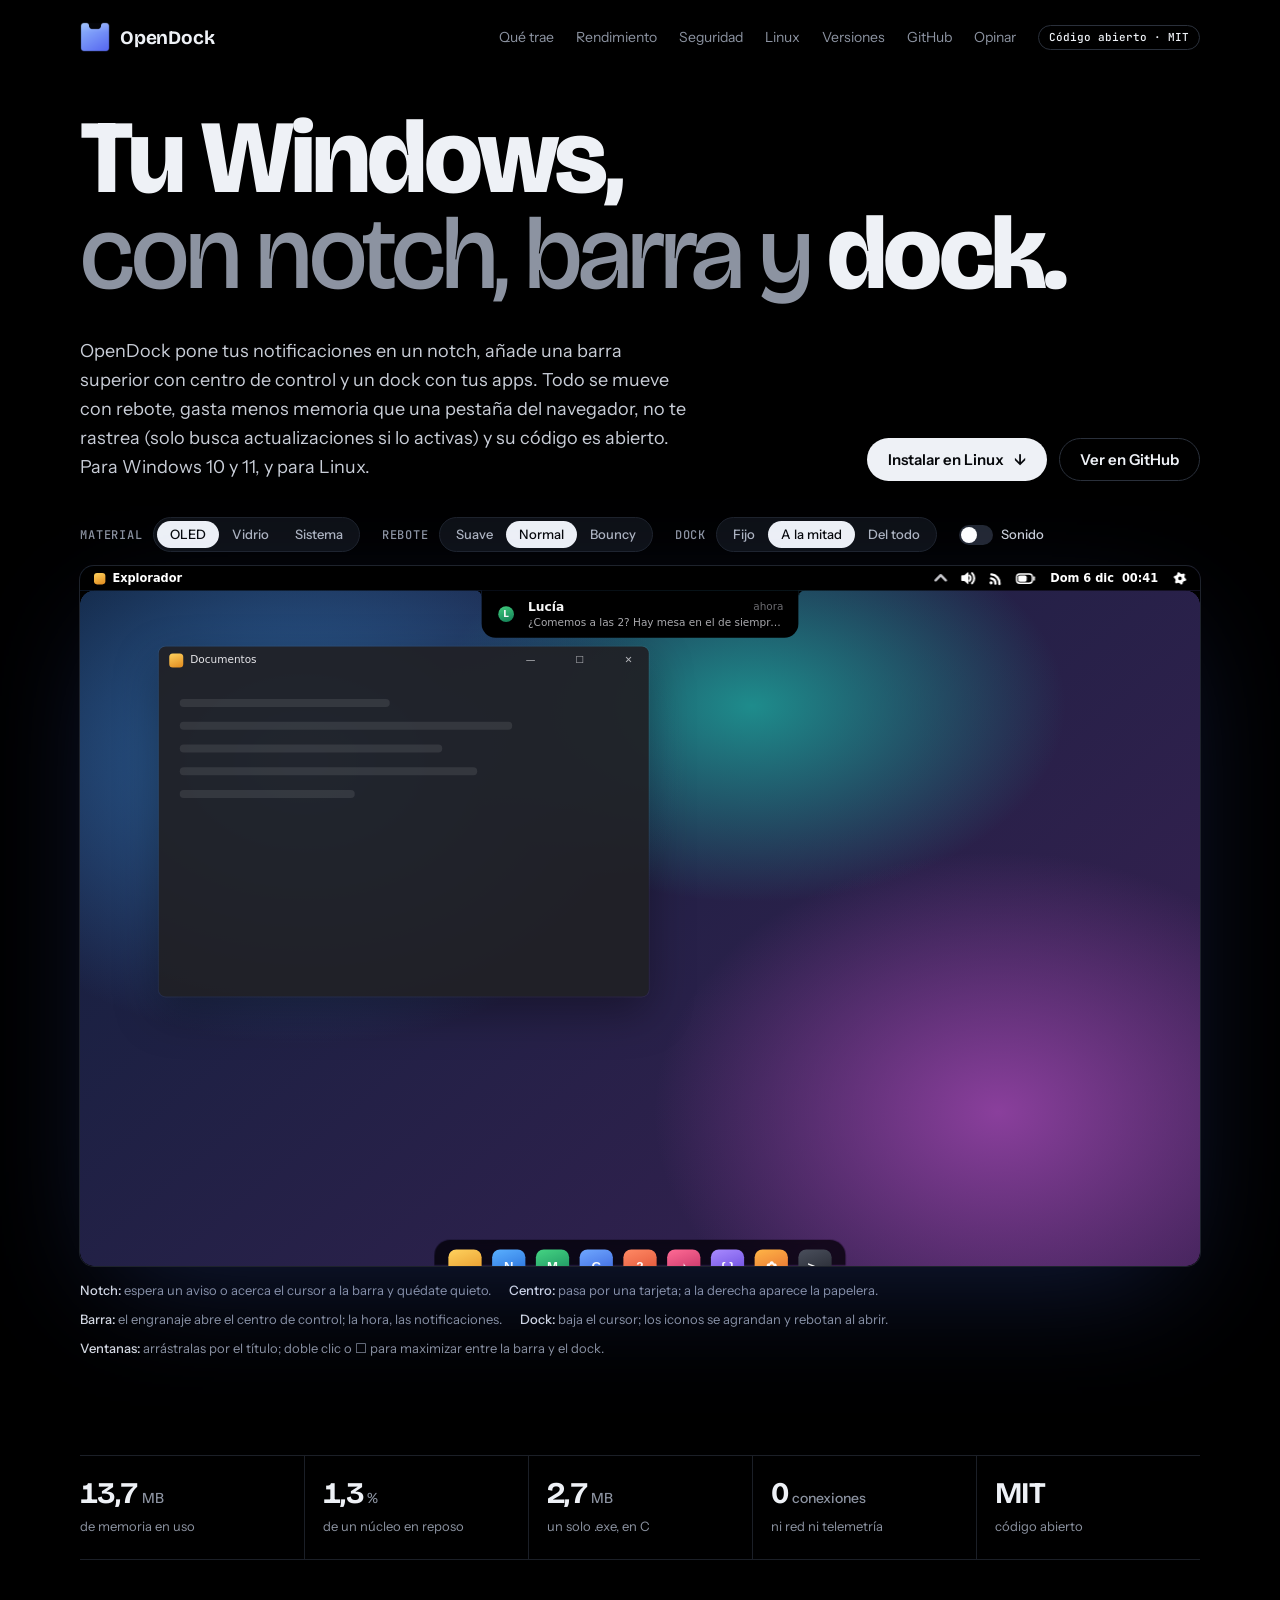
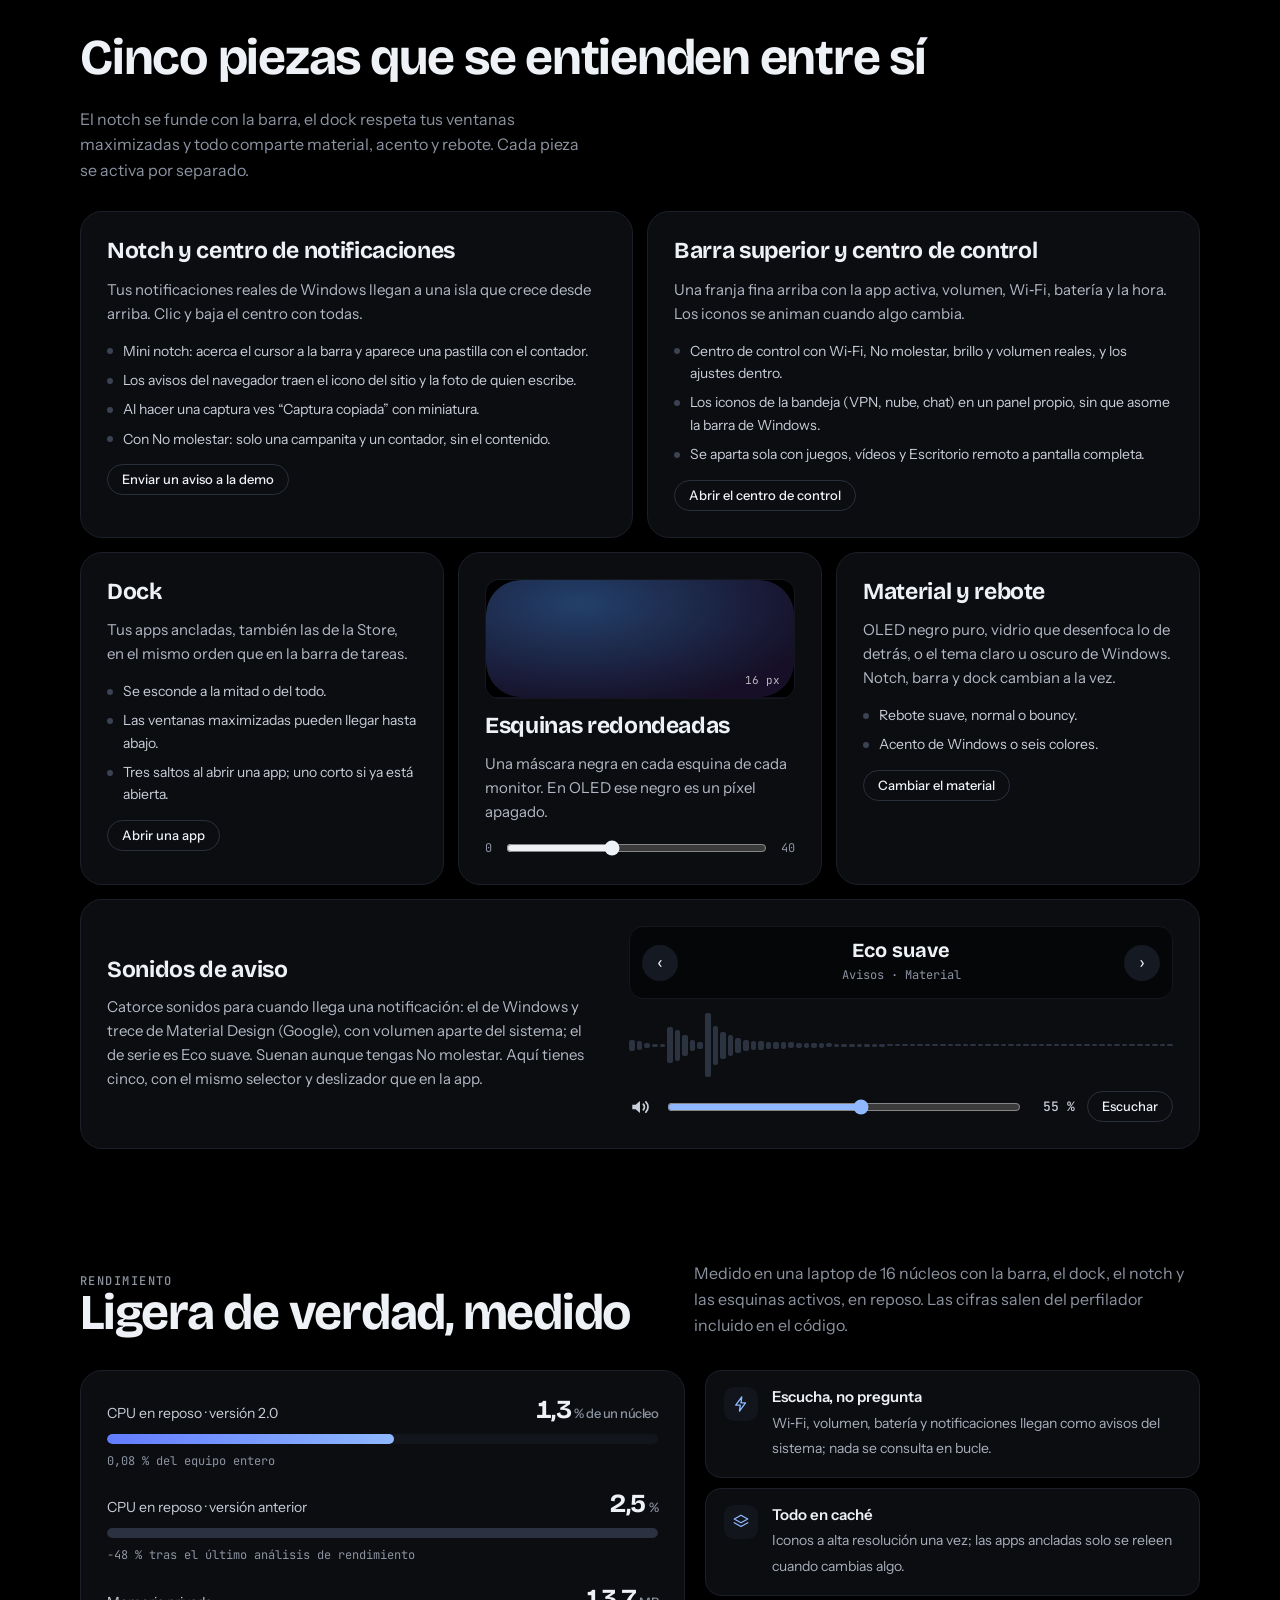
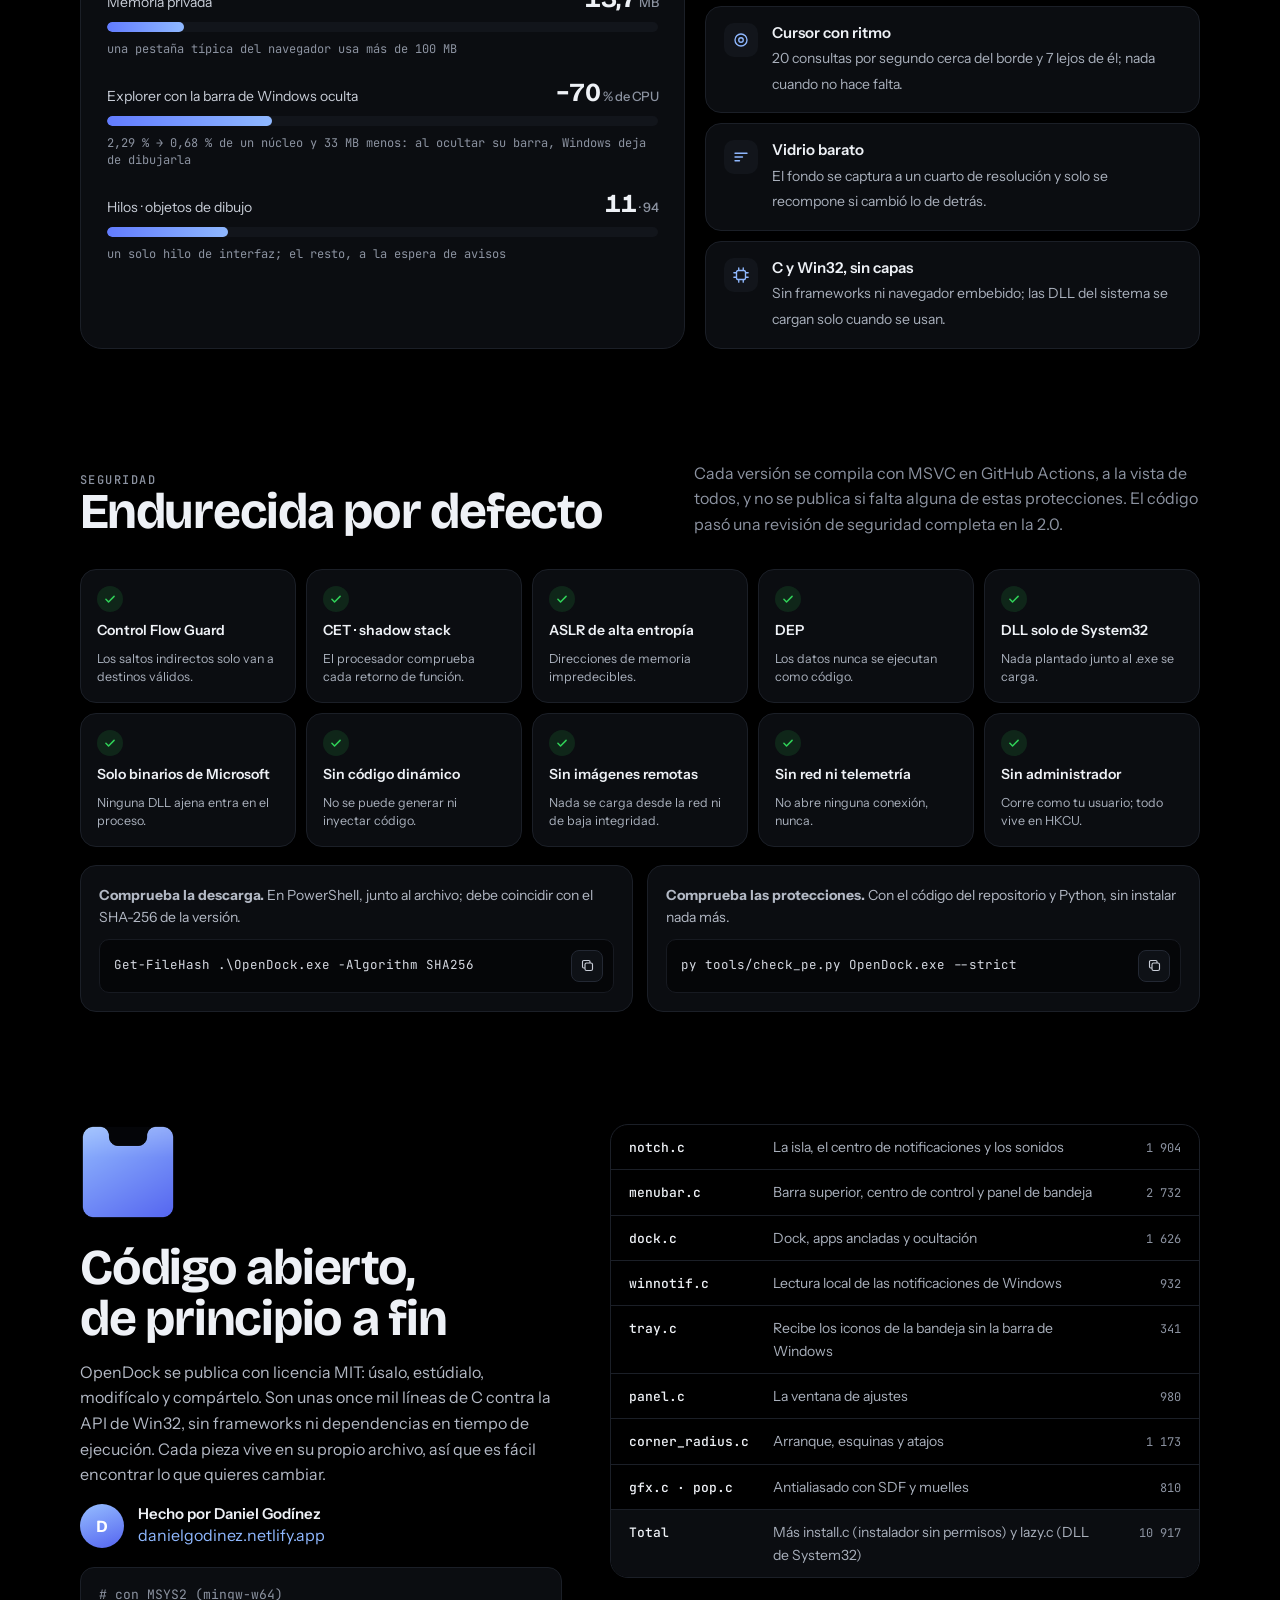
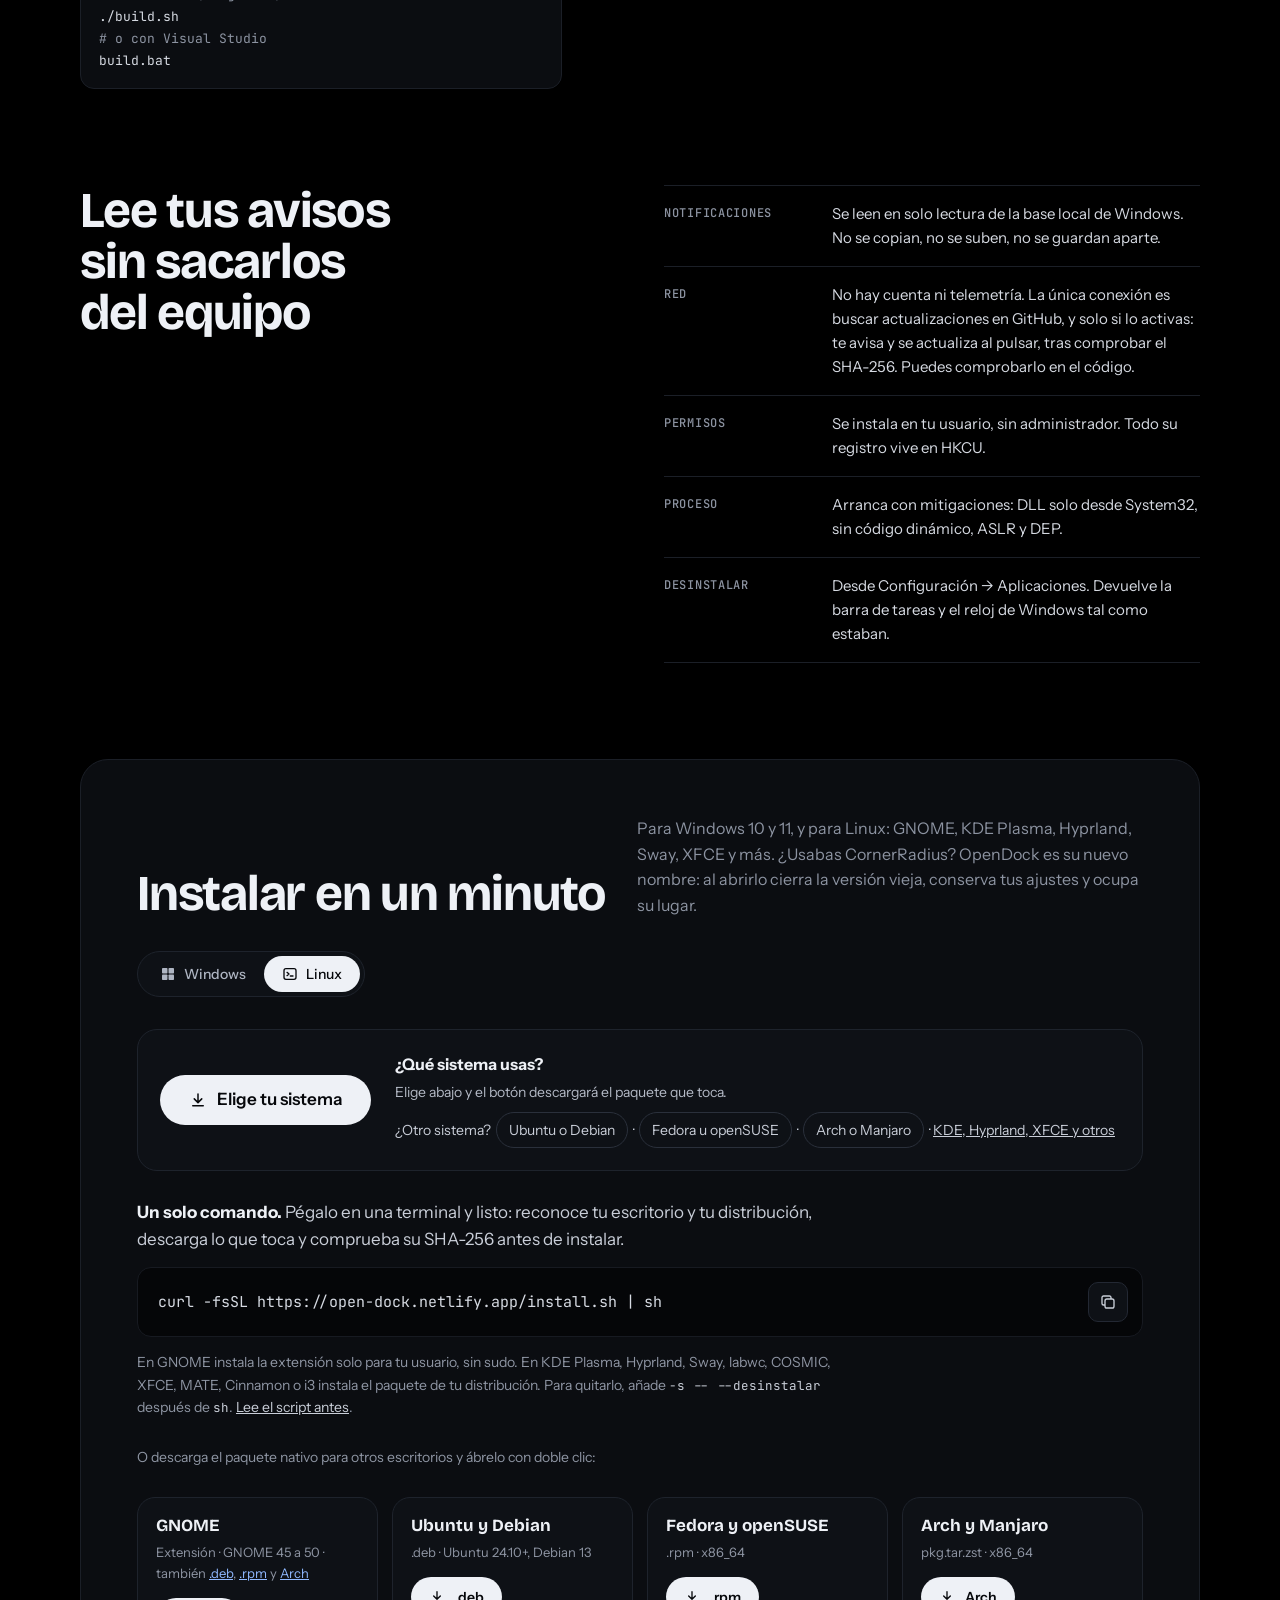
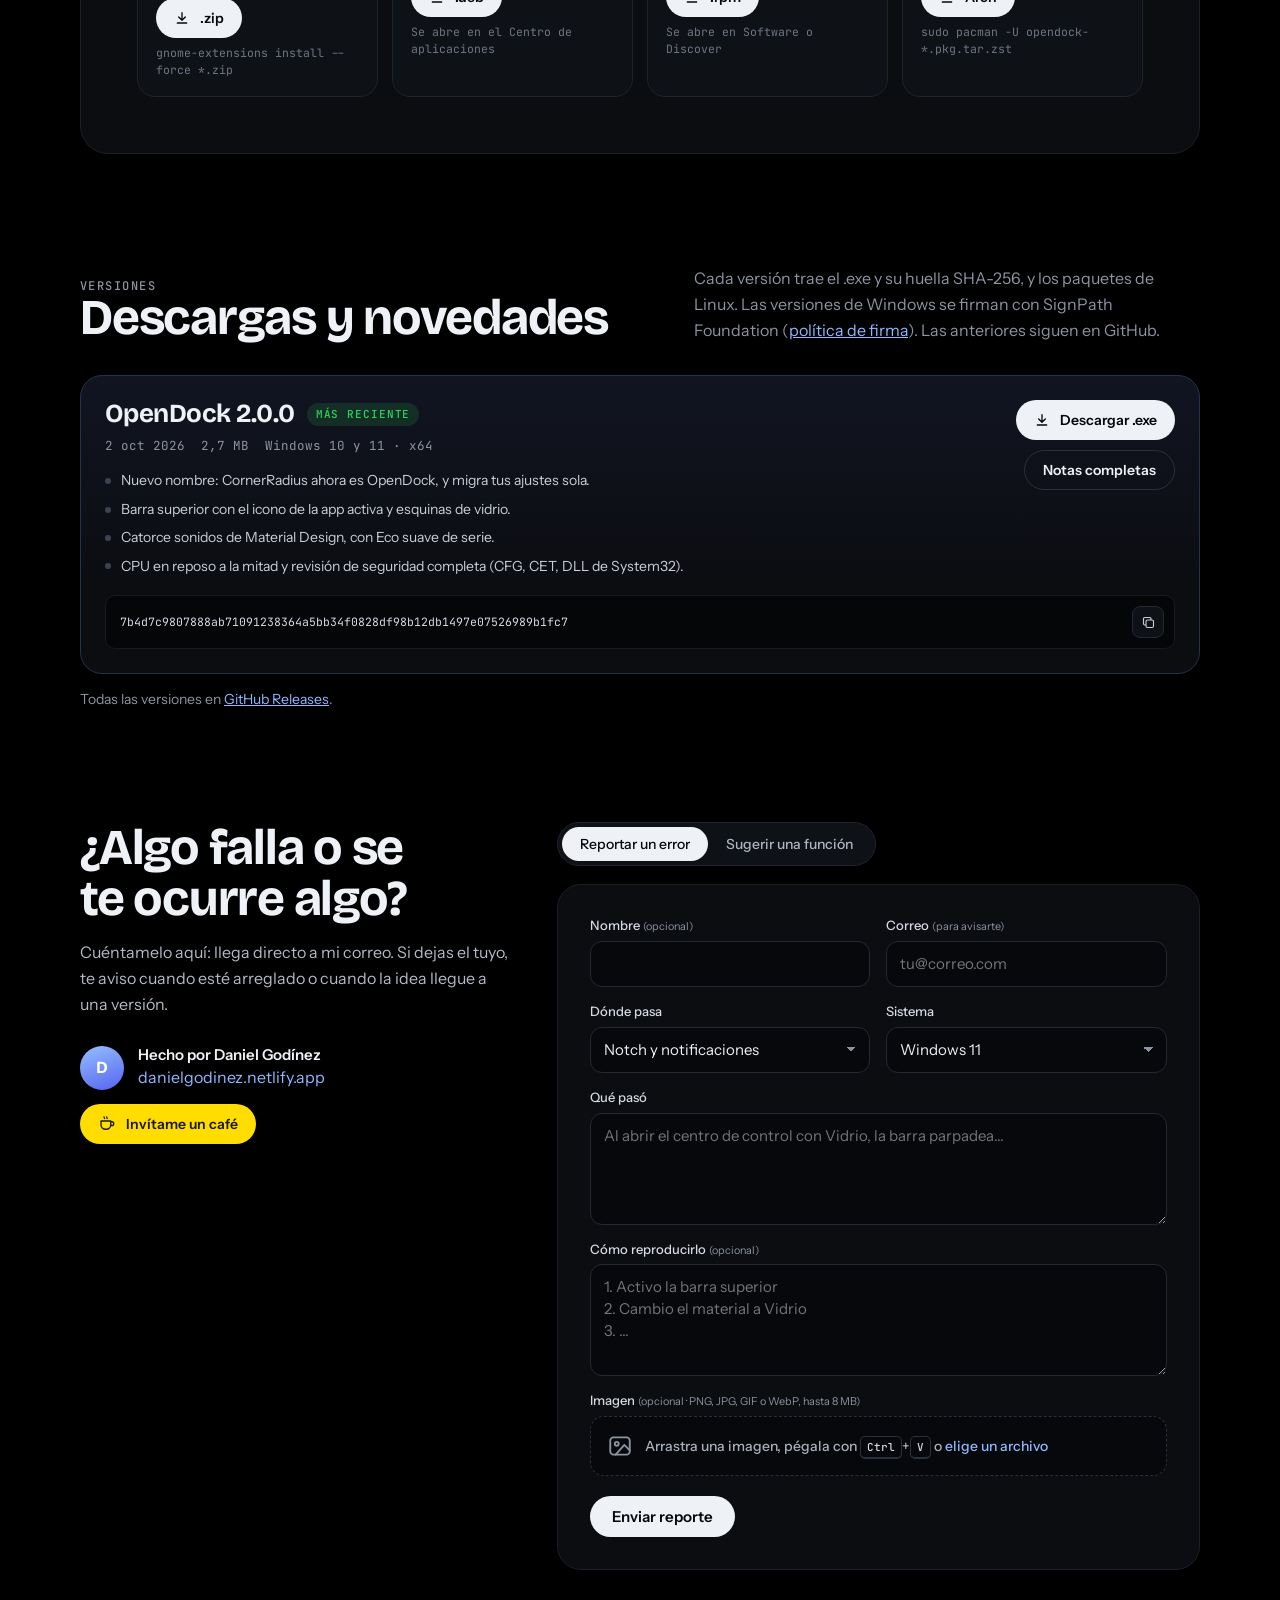
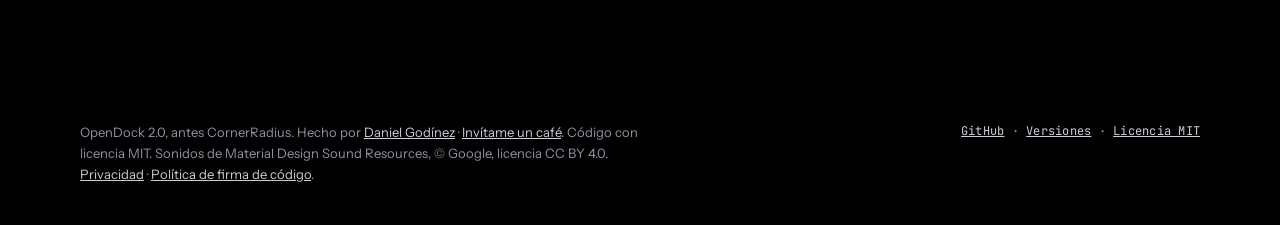
==== commit 931a94de: "Versión 2.3.1 Co-Authored-By: Claude Fable 5.2 <noreply@anthropic.com>" ====
--- a/docs/index.html
+++ b/docs/index.html
@@ -328,7 +328,7 @@
       </div>
       <div class="fcard" role="tabpanel" id="panelBug" aria-labelledby="tabBug">
         <form name="reportar-error" method="POST" action="/gracias.html" enctype="multipart/form-data" data-netlify="true" netlify-honeypot="bot-field" novalidate>
-          <input type="hidden" name="form-name" value="reportar-error"><input type="hidden" name="version" value="OpenDock 2.3.0">
+          <input type="hidden" name="form-name" value="reportar-error"><input type="hidden" name="version" value="OpenDock 2.3.1">
           <p class="hp"><label>No llenes esto: <input name="bot-field" tabindex="-1" autocomplete="off"></label></p>
           <div class="fgrid">
             <div class="field"><label for="bName">Nombre <small>(opcional)</small></label><input id="bName" name="nombre" autocomplete="name"></div>
@@ -349,7 +349,7 @@
       </div>
       <div class="fcard" role="tabpanel" id="panelIdea" aria-labelledby="tabIdea" hidden>
         <form name="sugerir-funcion" method="POST" action="/gracias.html" enctype="multipart/form-data" data-netlify="true" netlify-honeypot="bot-field" novalidate>
-          <input type="hidden" name="form-name" value="sugerir-funcion"><input type="hidden" name="version" value="OpenDock 2.3.0">
+          <input type="hidden" name="form-name" value="sugerir-funcion"><input type="hidden" name="version" value="OpenDock 2.3.1">
           <p class="hp"><label>No llenes esto: <input name="bot-field" tabindex="-1" autocomplete="off"></label></p>
           <div class="fgrid">
             <div class="field"><label for="iName">Nombre <small>(opcional)</small></label><input id="iName" name="nombre" autocomplete="name"></div>
